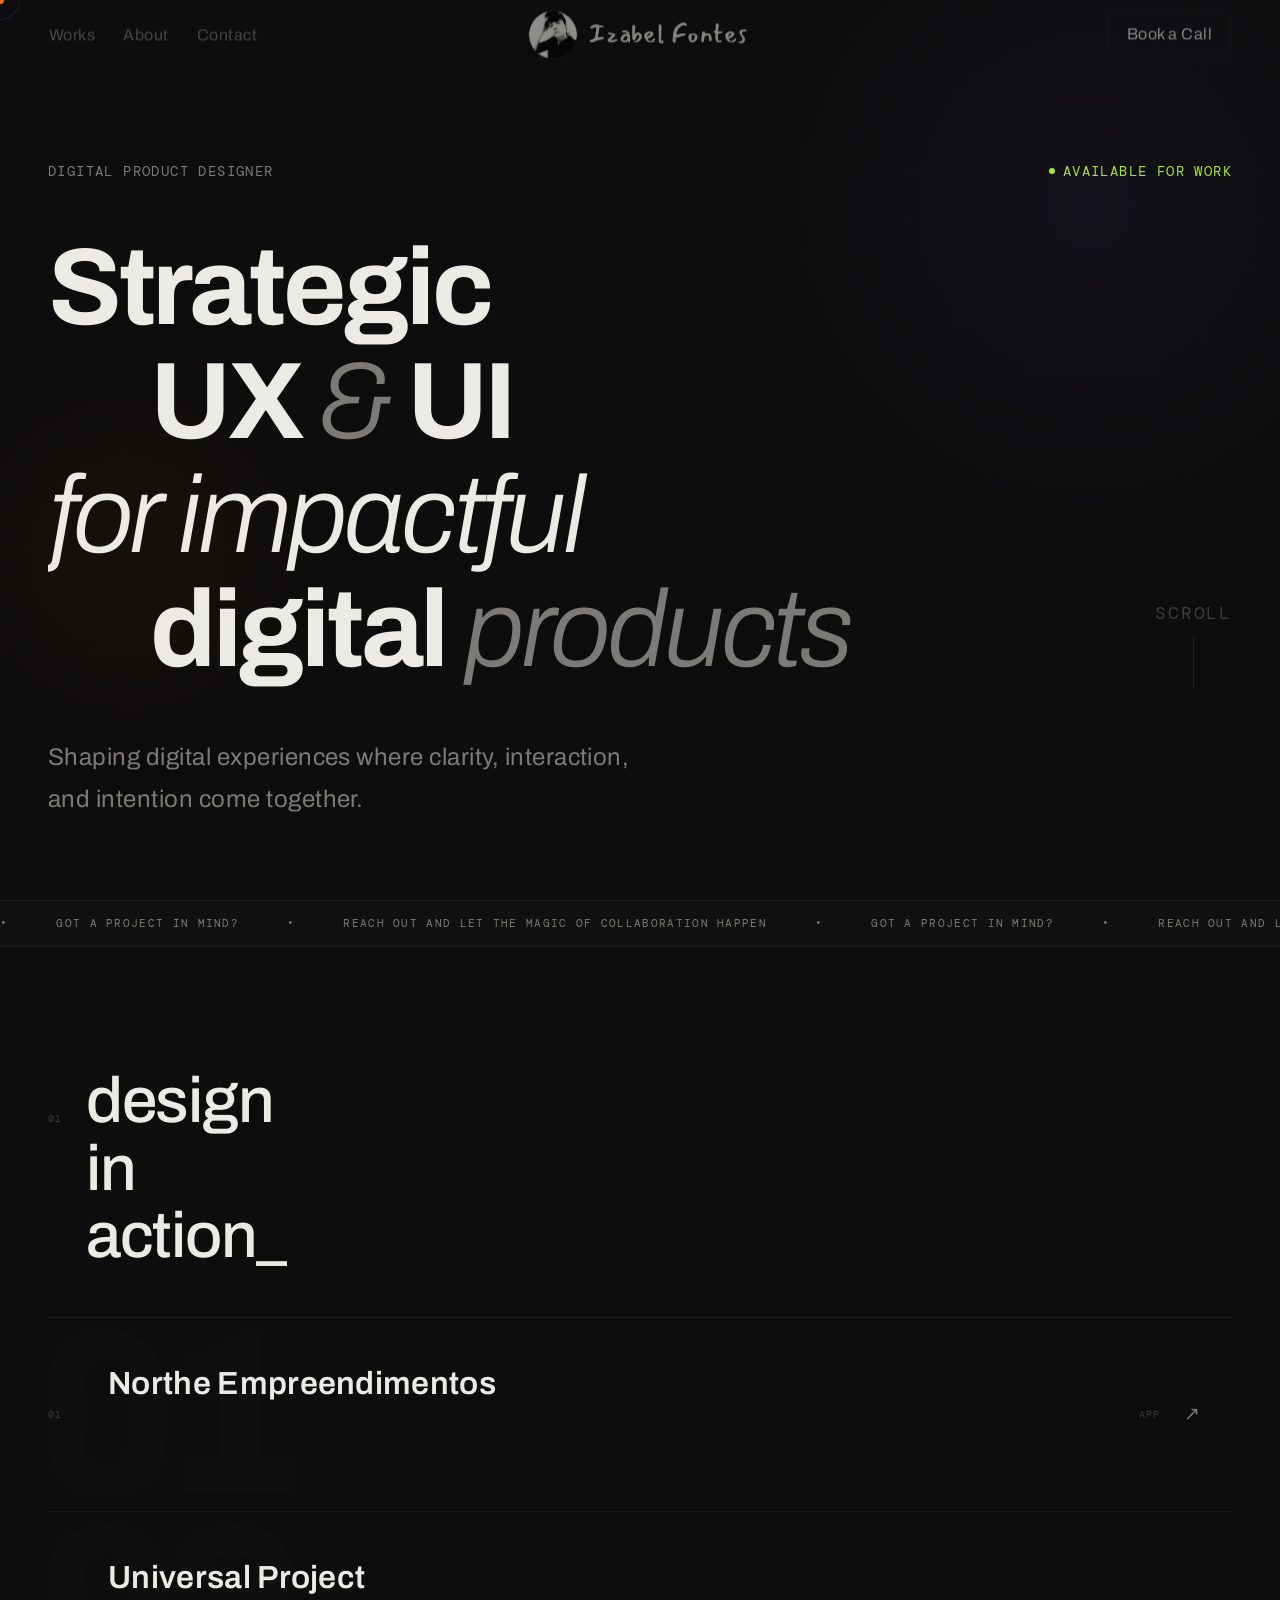
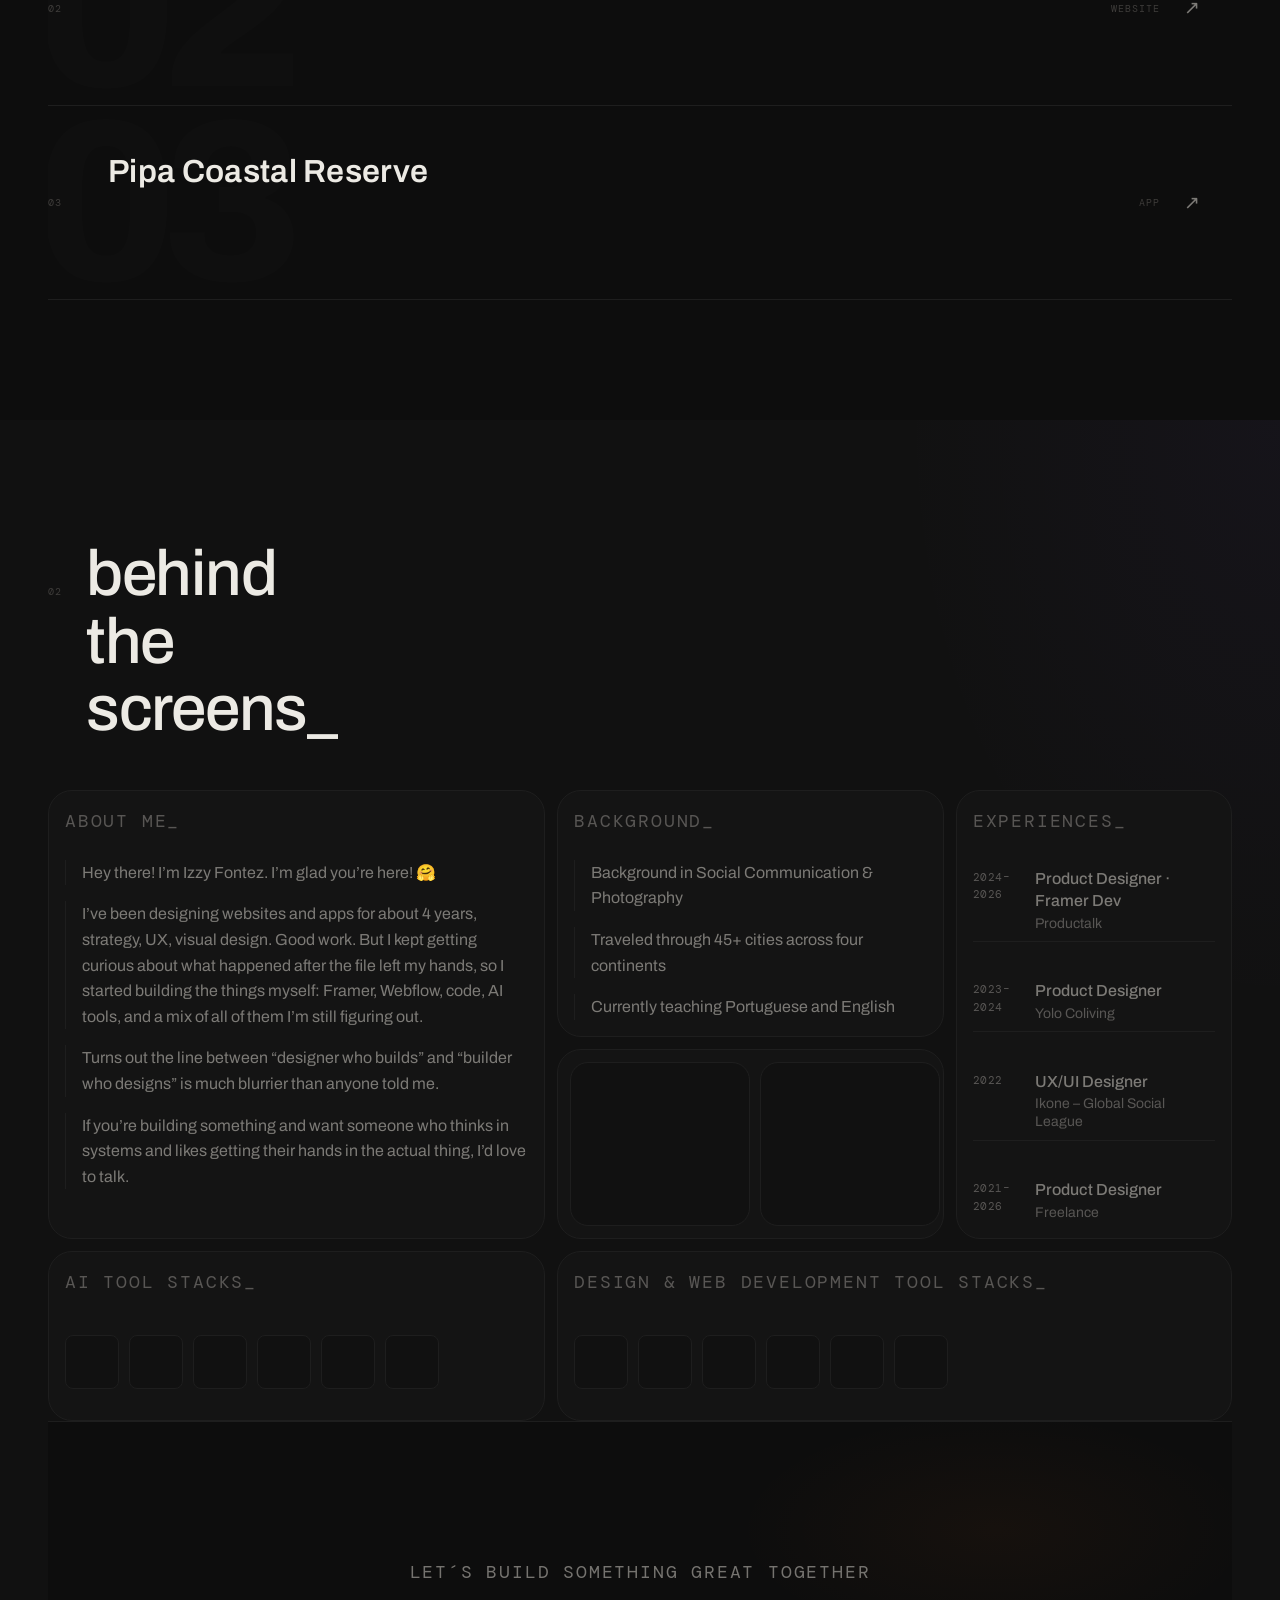
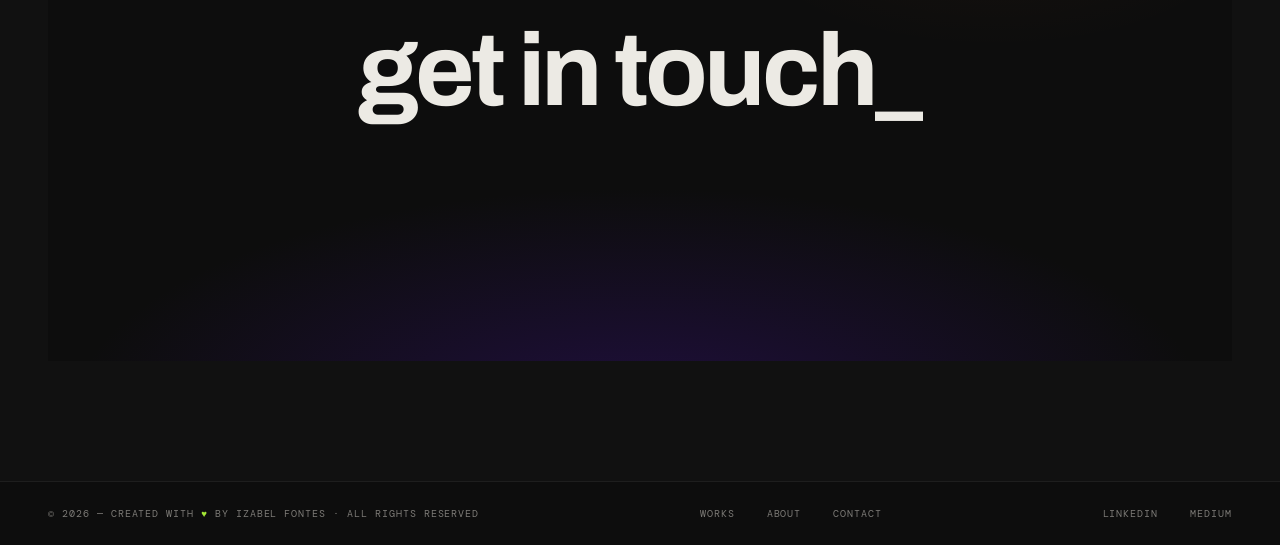
==== index.html @ ec67fb0f "refine homepage and bento grid" ====
<!DOCTYPE html>
<html lang="en">
<head>
  <meta charset="UTF-8">
  <meta name="viewport" content="width=device-width, initial-scale=1.0">
  <meta name="description" content="Izabel Fontes — Digital Product Designer crafting strategic UX & UI for impactful digital products.">
  <title>Izabel Fontes — Digital Product Designer</title>

  <!-- Fonts -->
  <link rel="preconnect" href="https://fonts.googleapis.com">
  <link rel="preconnect" href="https://fonts.gstatic.com" crossorigin>
  <link href="https://fonts.googleapis.com/css2?family=Archivo:ital,wght@0,300;0,400;0,500;0,600;0,700;1,300;1,400&family=Cormorant+Garamond:ital,wght@0,400;0,500;1,400;1,500;1,600&family=DM+Mono:ital,wght@0,300;0,400;0,500;1,400&family=Mansalva&display=swap" rel="stylesheet">

  <!-- GSAP -->
  <script src="https://cdnjs.cloudflare.com/ajax/libs/gsap/3.12.5/gsap.min.js"></script>

  <link rel="stylesheet" href="style.css">
</head>
<body>

  <!-- ============================================================
       LOADER
       ============================================================ -->
  <div id="loader">
    <span class="loader-name">Izabel Fontes</span>
    <div class="loader-bar-wrap">
      <div class="loader-bar"></div>
    </div>
  </div>

  <!-- ============================================================
       CURSOR
       ============================================================ -->
  <div id="cursor"></div>
  <div id="cursor-follower"></div>

  <!-- ============================================================
       NAV — links LEFT · name CENTER · CTA RIGHT
       ============================================================ -->
  <nav id="nav">

    <!-- Left: navigation links -->
    <ul class="nav-links">
      <li><a href="#works">Works</a></li>
      <li><a href="#about">About</a></li>
      <li><a href="#contact">Contact</a></li>
    </ul>

    <!-- Center: photo + name → email on scroll -->
    <div class="nav-center">
      <div class="nav-brand">
        <div class="nav-photo">
          <!-- Replace src with your photo path, e.g. ./assets/photo.jpg -->
          <img src="images/izzy.png" alt="Izabel Fontes">
        </div>
        <div class="nav-text-swap">
          <span class="nav-name">Izabel Fontes</span>
          <a href="mailto:fontez.izabel@gmail.com?subject=Vamos%20conversar" class="nav-email mono">fontez.izabel@gmail.com</a>
        </div>
      </div>
    </div>

    <!-- Right: CTA -->
    <div class="nav-right">
      <a href="https://calendly.com/izabel-fontes/15min" class="btn-nav" target="_blank" rel="noopener">Book a Call</a>
    </div>

  </nav>

  <main>

    <!-- ============================================================
         HERO
         ============================================================ -->
    <section id="hero">

      <!-- Atmospheric orbs -->
      <div class="hero-orb hero-orb-1" aria-hidden="true"></div>
      <div class="hero-orb hero-orb-2" aria-hidden="true"></div>

      <div class="hero-meta">
        <span class="mono">Digital Product Designer</span>
        <span class="hero-available mono" style="font-size:14px">
          <span class="status-dot"></span>
          available for work
        </span>
      </div>

      <div class="hero-body">
        <h1 class="hero-title">
          <span class="split-line">
            <span class="split-inner">Strategic</span>
          </span>
          <span class="split-line line-indent">
            <span class="split-inner">UX <em>&amp;</em> UI</span>
          </span>
          <span class="split-line line-italic">
            <span class="split-inner">for impactful</span>
          </span>
          <span class="split-line line-indent">
            <span class="split-inner">digital <em>products</em></span>
          </span>
        </h1>

        <div class="hero-scroll">
          <span class="mono">scroll</span>
          <div class="scroll-track"></div>
        </div>
      </div>

      <div class="hero-foot">
        <p class="hero-desc">
Shaping digital experiences where clarity, interaction, and intention come together.      </div>

    </section>

     <!-- ============================================================
         MARQUEE STRIP
         ============================================================ -->
    <div class="marquee-strip">
      <div class="marquee-track">
        <!-- phrase 1 -->
        <span class="marquee-dot">•</span>
        <span class="marquee-phrase">Got a project in mind?</span>
        <span class="marquee-dot">•</span>
        <span class="marquee-phrase">Reach out and let the magic of collaboration happen</span>
        <span class="marquee-dot">•</span>
        <!-- phrase 2 -->
        <span class="marquee-phrase">Got a project in mind?</span>
        <span class="marquee-dot">•</span>
        <span class="marquee-phrase">Reach out and let the magic of collaboration happen</span>
        <span class="marquee-dot">•</span>
        <!-- phrase 3 -->
        <span class="marquee-phrase">Got a project in mind?</span>
        <span class="marquee-dot">•</span>
        <span class="marquee-phrase">Reach out and let the magic of collaboration happen</span>
        <span class="marquee-dot">•</span>
        <!-- duplicate set for seamless loop -->
        <span class="marquee-phrase">Got a project in mind?</span>
        <span class="marquee-dot">•</span>
        <span class="marquee-phrase">Reach out and let the magic of collaboration happen</span>
        <span class="marquee-dot">•</span>
        <span class="marquee-phrase">Got a project in mind?</span>
        <span class="marquee-dot">•</span>
        <span class="marquee-phrase">Reach out and let the magic of collaboration happen</span>
        <span class="marquee-dot">•</span>
        <span class="marquee-phrase">Got a project in mind?</span>
        <span class="marquee-dot">•</span>
        <span class="marquee-phrase">Reach out and let the magic of collaboration happen</span>
        <span class="marquee-dot">•</span>
      </div>
    </div> 

    <!-- ============================================================
         WORKS — editorial showcase, 3 projects
         ============================================================ -->
    <section id="works">
      <div class="works-heading-wrap">
        <span class="section-num mono">01</span>
        <h2 class="section-title">design in action_</h2>
      </div>

      <div class="works-showcase">

        <!-- Work 01 -->
        <a href="#" class="work-item" style="--item-glow: rgba(139, 92, 246, 0.12)">
          <span class="work-item-bg-num" aria-hidden="true">01</span>
          <div class="work-item-visual northe-bg" aria-hidden="true"></div>
          <div class="work-item-fade" aria-hidden="true"></div>
          <div class="work-item-track">
            <span class="work-item-num mono">01</span>
            <div class="work-item-info">
              <h3 class="work-item-title">Northe Empreendimentos</h3>
              <p class="work-item-sub">Real estate app experience</p>
              <div class="work-tools">
                <span class="work-tool mono">Figma</span>
                <span class="work-tool mono">Framer</span>
                <span class="work-tool mono">VS Code</span>
              </div>
            </div>
            <div class="work-item-meta">
              <span class="work-item-tag mono">APP</span>
              <span class="work-item-arrow">↗</span>
            </div>
          </div>
        </a>

        <!-- Work 02 -->
        <a href="#" class="work-item" style="--item-glow: rgba(249, 115, 22, 0.12)">
          <span class="work-item-bg-num" aria-hidden="true">02</span>
          <div class="work-item-visual universal-bg" aria-hidden="true"></div>
          <div class="work-item-fade" aria-hidden="true"></div>
          <div class="work-item-track">
            <span class="work-item-num mono">02</span>
            <div class="work-item-info">
              <h3 class="work-item-title">Universal Project</h3>
              <p class="work-item-sub">Full website design &amp; design system</p>
              <div class="work-tools">
                <span class="work-tool mono">Figma</span>
                <span class="work-tool mono">Framer</span>
                <span class="work-tool mono">VS Code</span>
              </div>
            </div>
            <div class="work-item-meta">
              <span class="work-item-tag mono">WEBSITE</span>
              <span class="work-item-arrow">↗</span>
            </div>
          </div>
        </a>

        <!-- Work 03 -->
        <a href="#" class="work-item" style="--item-glow: rgba(163, 230, 53, 0.10)">
          <span class="work-item-bg-num" aria-hidden="true">03</span>
          <div class="work-item-visual pipa-bg" aria-hidden="true"></div>
          <div class="work-item-fade" aria-hidden="true"></div>
          <div class="work-item-track">
            <span class="work-item-num mono">03</span>
            <div class="work-item-info">
              <h3 class="work-item-title">Pipa Coastal Reserve</h3>
              <p class="work-item-sub">Travel &amp; hospitality app</p>
              <div class="work-tools">
                <span class="work-tool mono">Figma</span>
                <span class="work-tool mono">Framer</span>
                <span class="work-tool mono">VS Code</span>
              </div>
            </div>
            <div class="work-item-meta">
              <span class="work-item-tag mono">APP</span>
              <span class="work-item-arrow">↗</span>
            </div>
          </div>
        </a>

      </div>
    </section>

    <section id="about">
      <div class="section-header">
        <span class="section-num mono">02</span>
        <h2 class="section-title">behind the screens_</h2>
      </div>

    <div class="bento-grid">
      

  <!-- about me_ -->
  <div class="bento-card bento-about">
    <span class="bento-card-label mono">about me_</span>
    <div class="bento-bg-list">
      <p class="bento-bg-item">Hey there! I’m Izzy Fontez. I’m glad you’re here! 🤗</p> 
      <p class="bento-bg-item">I’ve been designing websites and apps for about 4 years, strategy, UX, visual design. Good work. But I kept getting curious about what happened after the file left my hands, so I started building the things myself: Framer, Webflow, code, AI tools, and a mix of all of them I’m still figuring out.</p>
      <p class="bento-bg-item">Turns out the line between “designer who builds” and “builder who designs” is much blurrier than anyone told me.</p>
      <p class="bento-bg-item">If you’re building something and want someone who thinks in systems and likes getting their hands in the actual thing, I’d love to talk.</p>
    </div>
  </div>

  <!-- background_ -->
  <div class="bento-card bento-background">
    <span class="bento-card-label mono">background_</span>
    <div class="bento-bg-list">
      <p class="bento-bg-item">Background in Social Communication & Photography</p>
      <p class="bento-bg-item">Traveled through 45+ cities across four continents</p>
      <p class="bento-bg-item">Currently teaching Portuguese and English</p>
    </div>
  </div>

  <!-- photos -->
  <div class="bento-card bento-photos">
    <div class="bento-photo-strip">
      <div class="bento-photo-item"><img src="" alt="Travel photo 1"></div>
      <div class="bento-photo-item"><img src="" alt="Travel photo 2"></div>
      <div class="bento-photo-item"><img src="" alt="Travel photo 3"></div>
      <div class="bento-photo-item"><img src="" alt="Travel photo 4"></div>

      <!-- duplicated for seamless loop -->
      <div class="bento-photo-item"><img src="" alt="Travel photo 1 duplicate"></div>
      <div class="bento-photo-item"><img src="" alt="Travel photo 2 duplicate"></div>
      <div class="bento-photo-item"><img src="" alt="Travel photo 3 duplicate"></div>
      <div class="bento-photo-item"><img src="" alt="Travel photo 4 duplicate"></div>
    </div>
  </div>

  <!-- experiences_ -->
  <div class="bento-card bento-experiences">
    <div class="bento-exp-header">
      <span class="bento-card-label mono">experiences_</span>
    </div>
    <div class="bento-exp-list">
      <div class="bento-exp-item">
        <span class="bento-exp-year mono">2024–2026</span>
        <div>
          <p class="bento-exp-role">Product Designer · Framer Dev</p>
          <p class="bento-exp-co">Productalk</p>
        </div>
      </div>
      <div class="bento-exp-item">
        <span class="bento-exp-year mono">2023–2024</span>
        <div>
          <p class="bento-exp-role">Product Designer</p>
          <p class="bento-exp-co">Yolo Coliving</p>
        </div>
      </div>
      <div class="bento-exp-item">
        <span class="bento-exp-year mono">2022</span>
        <div>
          <p class="bento-exp-role">UX/UI Designer</p>
          <p class="bento-exp-co">Ikone – Global Social League</p>
        </div>
      </div>
      <div class="bento-exp-item">
        <span class="bento-exp-year mono">2021–2026</span>
        <div>
          <p class="bento-exp-role">Product Designer</p>
          <p class="bento-exp-co">Freelance</p>
        </div>
      </div>
    </div>
  </div>

  <!-- design & web development tool stacks_ -->
  <div class="bento-card bento-tools-row">
    <span class="bento-card-label mono">AI tool stacks_</span>
    <div class="bento-logos">
      <div class="bento-logo"><img src="" alt="Tool logo 1"></div>
      <div class="bento-logo"><img src="" alt="Tool logo 2"></div>
      <div class="bento-logo"><img src="" alt="Tool logo 3"></div>
      <div class="bento-logo"><img src="" alt="Tool logo 4"></div>
      <div class="bento-logo"><img src="" alt="Tool logo 5"></div>
      <div class="bento-logo"><img src="" alt="Tool logo 6"></div>
    </div>
  </div>

  <!-- AI tool stacks_ -->
  <div class="bento-card bento-ai-tools-row">
    <span class="bento-card-label mono">design & web development tool stacks_</span>
    <div class="bento-logos">
      <div class="bento-logo"><img src="" alt="AI tool logo 1"></div>
      <div class="bento-logo"><img src="" alt="AI tool logo 2"></div>
      <div class="bento-logo"><img src="" alt="AI tool logo 3"></div>
      <div class="bento-logo"><img src="" alt="AI tool logo 4"></div>
      <div class="bento-logo"><img src="" alt="AI tool logo 5"></div>
      <div class="bento-logo"><img src="" alt="AI tool logo 6"></div>
    </div>
  </div>

</div>
    <!-- ============================================================
         CONTACT — premium closing CTA
         ============================================================ -->
    <section id="contact">
      <div class="contact-atmosphere" aria-hidden="true"></div>

      <div class="contact-inner">
        <span class="contact-eyebrow mono">Let´s build something great together</span>

        <h2 class="contact-title">
          <span class="split-line"><span class="split-inner">get in touch_</span></span>
        </h2>

        <a href="https://www.linkedin.com/in/izabel-fontes/" class="contact-cta" target="_blank" rel="noopener">
          <div class="contact-cta-bg"></div>
          <span>More about me</span>
          <span class="contact-arrow">↗</span>
        </a>
      </div>
    </section>

  </main>

  <!-- ============================================================
       FOOTER
       ============================================================ -->
  <footer>
    <span class="footer-copy mono">&copy; 2026 — created with <span class="footer-heart">♥</span> by Izabel Fontes &middot; all rights reserved</span>
    <div class="footer-links">
      <a href="#works" class="mono">Works</a>
      <a href="#about" class="mono">About</a>
      <a href="#contact" class="mono">Contact</a>
    </div>
    <div class="footer-social">
      <a href="https://www.linkedin.com/in/izabel-fontes/" class="mono" target="_blank" rel="noopener">LinkedIn</a>
      <a href="https://medium.com/@izabelfontes" class="mono" target="_blank" rel="noopener">Medium</a>
    </div>
  </footer>

  <script src="script.js"></script>
</body>
</html>
---- style.css ----
/* ============================================================
   DESIGN SYSTEM — Izabel Fontes Portfolio
   Color Architecture v2 — Orange · Lime · Purple
   ============================================================ */

:root {
  /* === BASE SURFACES === */
  --bg:           #0D0D0D;
  --bg-surface:   #111111;
  --bg-card:      #141414;

  /* === TEXT === */
  --text:         #ECEAE4;
  --text-sec:     #7C7A76;
  --text-muted:   #3E3C3A;
  --border:       #1E1E1E;

  /* -------------------------------------------------------
     PRIMARY — ORANGE
     Main brand color. Use for primary emphasis, active
     states, key highlights, selected UI moments.
  ------------------------------------------------------- */
  --orange:       #F97316;
  --orange-dim:   rgba(249, 115, 22, 0.20);
  --orange-low:   rgba(249, 115, 22, 0.07);
  --orange-glow:  rgba(249, 115, 22, 0.30);

  /* Semantic alias */
  --accent:       var(--orange);
  --accent-dim:   var(--orange-dim);
  --accent-low:   var(--orange-low);

  /* -------------------------------------------------------
     LIME GREEN — MICRO ACCENT / SIGNAL
  ------------------------------------------------------- */
  --lime:         #A3E635;
  --lime-dim:     rgba(163, 230, 53, 0.16);
  --lime-low:     rgba(163, 230, 53, 0.06);

  /* -------------------------------------------------------
     PURPLE — DEPTH / ATMOSPHERE
  ------------------------------------------------------- */
  --purple:       #8B5CF6;
  --purple-dim:   rgba(139, 92, 246, 0.16);
  --purple-low:   rgba(139, 92, 246, 0.06);
  --purple-atm:   rgba(46, 16, 100, 0.55);

  /* Typography */
  --font:         'Archivo', sans-serif;
  --font-mono:    'DM Mono', monospace;

  /* Spacing (8pt scale) */
  --s1:   8px;
  --s2:   16px;
  --s3:   24px;
  --s4:   32px;
  --s5:   48px;
  --s6:   64px;
  --s7:   80px;
  --s8:   120px;

  /* Border radius */
  --r1:  4px;
  --r2:  8px;
  --r3:  16px;
  --r4:  24px;

  /* Easing */
  --ease:    cubic-bezier(0.16, 1, 0.3, 1);
  --ease-in: cubic-bezier(0.65, 0, 0.35, 1);
  --t-fast:  0.15s;
  --t-med:   0.3s;
  --t-slow:  0.65s;
}

/* ============================================================
   RESET
   ============================================================ */

*, *::before, *::after {
  box-sizing: border-box;
  margin: 0;
  padding: 0;
}

html {
  scroll-behavior: smooth;
}

body {
  background: var(--bg);
  color: var(--text);
  font-family: var(--font);
  font-size: 18px;
  line-height: 1.6;
  -webkit-font-smoothing: antialiased;
  -moz-osx-font-smoothing: grayscale;
  overflow-x: hidden;
  cursor: none;
}

a {
  color: inherit;
  text-decoration: none;
}

ul { list-style: none; }

img {
  display: block;
  max-width: 100%;
}

/* ============================================================
   UTILITIES
   ============================================================ */

.mono {
  font-family: var(--font-mono);
  font-size: rem;
  letter-spacing: 0.1em;
  text-transform: uppercase;
}

/* ============================================================
   CURSOR
   ============================================================ */

#cursor {
  width: 8px;
  height: 8px;
  background: var(--orange);
  border-radius: 50%;
  position: fixed;
  top: 0;
  left: 0;
  pointer-events: none;
  z-index: 9999;
  transform: translate(-50%, -50%);
  transition: width var(--t-med) var(--ease),
              height var(--t-med) var(--ease),
              background var(--t-med);
}

#cursor.hovering {
  width: 16px;
  height: 16px;
}

#cursor-follower {
  width: 40px;
  height: 40px;
  border: 1px solid var(--purple-dim);
  border-radius: 50%;
  position: fixed;
  top: 0;
  left: 0;
  pointer-events: none;
  z-index: 9998;
  transform: translate(-50%, -50%);
  transition: width var(--t-slow) var(--ease),
              height var(--t-slow) var(--ease),
              border-color var(--t-med);
}

#cursor-follower.hovering {
  width: 64px;
  height: 64px;
  border-color: var(--orange-dim);
}

/* ============================================================
   LOADER
   ============================================================ */

#loader {
  position: fixed;
  inset: 0;
  background: var(--bg);
  z-index: 10000;
  display: flex;
  flex-direction: column;
  align-items: center;
  justify-content: center;
  gap: var(--s2);
}

.loader-name {
  font-size: 0.75rem;
  letter-spacing: 0.25em;
  text-transform: uppercase;
  color: var(--text-muted);
  font-family: var(--font-mono);
}

.loader-bar-wrap {
  width: 180px;
  height: 1px;
  background: var(--border);
  position: relative;
  overflow: hidden;
}

.loader-bar {
  position: absolute;
  top: 0;
  left: 0;
  width: 0%;
  height: 100%;
  background: var(--orange);
}

/* ============================================================
   NAV — LEFT: links · CENTER: name→email · RIGHT: CTA
   ============================================================ */

#nav {
  position: fixed;
  top: 0;
  left: 0;
  right: 0;
  z-index: 1000;
  display: grid;
  grid-template-columns: 1fr auto 1fr;
  align-items: center;
  padding: 20px var(--s5);
  border: 1px solid transparent;
  background: transparent;
  will-change: transform, opacity;
  transition: top    0.6s var(--ease),
              left   0.6s var(--ease),
              right  0.6s var(--ease),
              padding 0.6s var(--ease),
              border-radius 0.6s var(--ease),
              background 0.4s ease,
              border-color 0.4s ease,
              box-shadow 0.4s ease;
}

/* Scrolled: floating island — substantial, not compressed */
#nav.scrolled {
  top: 14px;
  left: 24px;
  right: 24px;
  padding: 18px 28px;   /* keeps it near 70px tall */
  border-radius: 100px;
  background: rgba(11, 11, 11, 0.90);
  backdrop-filter: blur(32px);
  -webkit-backdrop-filter: blur(32px);
  border-color: rgba(255, 255, 255, 0.05);
  box-shadow:
    0 1px 0 rgba(255, 255, 255, 0.05) inset,
    0 2px 0 rgba(139, 92, 246, 0.06) inset,
    0 12px 40px rgba(0, 0, 0, 0.5),
    0 1px 0 rgba(255, 255, 255, 0.02);
}

/* --- Left: nav links --- */

.nav-links {
  display: flex;
  gap: 28px;
  align-items: center;
}

.nav-links a {
  font-size: 16px;
  color: var(--text-sec);
  letter-spacing: 0.03em;
  transition: color 0.25s ease;
  position: relative;
  padding-bottom: 2px;
}

/* Underline grows from left on hover — clean, premium */
.nav-links a::after {
  content: '';
  position: absolute;
  bottom: 0;
  left: 0;
  width: 100%;
  height: 1px;
  background: var(--orange);
  transform: scaleX(0);
  transform-origin: left center;
  transition: transform 0.3s var(--ease);
}

.nav-links a:hover {
  color: var(--orange);
}

.nav-links a:hover::after {
  transform: scaleX(1);
}

/* --- Center: identity anchor --- */

.nav-center {
  display: flex;
  align-items: center;
  justify-content: center;
}

/*
  nav-brand: photo + text swap grouped as one unit.
  Always centered — photo persists, text crossfades.
*/
.nav-brand {
  display: flex;
  align-items: center;
  gap: 10px;
}

/* Photo: always visible, subtly smaller when floating */
.nav-photo {
  width: 50px;
  height: 50px;
  border-radius: 50%;
  background: var(--bg-card);
  border: 1px solid var(--border);
  overflow: hidden;
  flex-shrink: 0;
  position: relative;
  display: flex;
  align-items: center;
  justify-content: center;
  transition: width 0.55s var(--ease),
              height 0.55s var(--ease),
              border-color 0.4s ease;
}

 /* Initials fallback */
.nav-photo::after {
  content: 'IF';
  font-family: var(--font);
  font-size: 0.58rem;
  font-weight: 700;
  color: var(--text-muted);
  letter-spacing: 0.06em;
  pointer-events: none;
} 

.nav-photo img {
  position: absolute;
  inset: 0;
  width: 100%;
  height: 100%;
  object-fit: cover;
}

.nav-photo img[src=""] { display: none; }

#nav.scrolled .nav-photo {
  width: 48px;
  height: 48px;
  border-color: var(--orange-dim);
}

/*
  Text swap container: fixed height + min-width so the
  brand block never shifts as name ↔ email transition.
*/
.nav-text-swap {
  position: relative;
  height: 28px;
  min-width: 165px;
  display: flex;
  align-items: center;
}

/*
  Name: Cormorant Garamond italic — feels like a personal
  signature, not a generic label. Larger than before.
  Exits upward + fades on scroll.
*/
.nav-name {
  position: absolute;
  font-family: 'Mansalva', cursive;
  font-size: 1.55rem;
  font-weight: 500;
  color: var(--text);
  letter-spacing: 0.01em;
  white-space: nowrap;
  line-height: 1;
  opacity: 1;
  transform: translateY(0);
  transition: opacity 0.38s ease,
              transform 0.45s var(--ease);
  pointer-events: none;
  user-select: none;
}

#nav.scrolled .nav-name {
  opacity: 0;
  transform: translateY(-7px);
}

/*
  Email: enters from below with a slight delay so name
  fully exits before email settles in.
*/
.nav-email {
  position: absolute;
  font-family: var(--font-mono);
  font-size: 0.8rem;
  letter-spacing: 0.07em;
  text-transform: none;
  
  color: var(--text-sec);
  white-space: nowrap;
  line-height: 1;
  opacity: 0;
  transform: translateY(7px);
  transition: opacity 0.38s ease 0.14s,
              transform 0.45s var(--ease) 0.14s,
              color 0.2s ease;
  pointer-events: none;
  text-decoration: none;
}

.nav-email:hover { color: var(--orange); }

#nav.scrolled .nav-email {
  opacity: 1;
  transform: translateY(0);
  pointer-events: auto;
}

/* --- Right: CTA button --- */

.nav-right {
  display: flex;
  align-items: center;
  justify-content: flex-end;
}

.btn-nav {
  font-size: 16px;
  padding: 8px 18px;
  border: 1px solid var(--border);
  border-radius: var(--r1);
  color: var(--text);
  letter-spacing: 0.03em;
  white-space: nowrap;
  transition: background 0.4s var(--ease),
              border-color 0.4s var(--ease),
              color 0.4s var(--ease);
}

.btn-nav:hover {
  background: var(--orange);
  border-color: var(--orange);
  color: #fff;
}

#nav.scrolled .btn-nav {
  background: var(--orange);
  border-color: var(--orange);
  color: #fff;
  padding: 9px 20px;
}

#nav.scrolled .btn-nav:hover {
  background: #e8650a;
  border-color: #e8650a;
}

/* ============================================================
   SPLIT TEXT — core animation primitive
   ============================================================ */

.split-line {
  display: block;
  overflow: hidden;
  line-height: 1.05;
}

.split-inner {
  display: block;
  transform: translateY(105%);
  opacity: 0;
  transition: transform var(--t-slow) var(--ease),
              opacity var(--t-slow) var(--ease);
  will-change: transform, opacity;
}

.split-inner.visible {
  transform: translateY(0);
  opacity: 1;
}

/* ============================================================
   HERO
   ============================================================ */

#hero {
  min-height: 100dvh;
  padding: 160px var(--s5) var(--s7);
  display: flex;
  flex-direction: column;
  justify-content: space-between;
  gap: var(--s5);
  position: relative;
  overflow: hidden;
  background: var(--bg);
}

/* Atmospheric orbs */
.hero-orb {
  position: absolute;
  border-radius: 50%;
  pointer-events: none;
  will-change: transform;
  animation: orbFloat 12s ease-in-out infinite;
}

.hero-orb-1 {
  width: 60vw;
  height: 60vw;
  background: radial-gradient(ellipse, rgba(139, 92, 246, 0.055) 0%, transparent 70%);
  top: -20%;
  right: -15%;
  animation-delay: 0s;
}

.hero-orb-2 {
  width: 40vw;
  height: 40vw;
  background: radial-gradient(ellipse, rgba(249, 115, 22, 0.04) 0%, transparent 70%);
  bottom: 10%;
  left: -10%;
  animation-delay: -6s;
}

@keyframes orbFloat {
  0%, 100% { transform: translate(0, 0) scale(1); }
  33%       { transform: translate(2%, 3%) scale(1.02); }
  66%       { transform: translate(-1%, -2%) scale(0.98); }
}

.hero-meta {
  display: flex;
  justify-content: space-between;
  align-items: center;
  color: var(--text-sec);
  font-size: 14px;
  position: relative;
  z-index: 1;
}

.hero-available {
  display: flex;
  align-items: center;
  gap: var(--s1);
  color: var(--lime);
}

.status-dot {
  width: 6px;
  height: 6px;
  border-radius: 50%;
  background: var(--lime);
  box-shadow: 0 0 8px var(--lime-dim);
  animation: pulse 2s ease-in-out infinite;
  flex-shrink: 0;
}

@keyframes pulse {
  0%, 100% { opacity: 1; transform: scale(1); }
  50%       { opacity: 0.45; transform: scale(0.65); }
}

.hero-body {
  display: flex;
  align-items: flex-end;
  justify-content: space-between;
  gap: var(--s4);
  position: relative;
  z-index: 1;
}

.hero-title {
  font-size: clamp(3.2rem, 8.5vw, 10rem);
  font-weight: 700;
  letter-spacing: -0.03em;
  line-height: 0.95;
  flex: 1;
}

.hero-title .line-indent {
  padding-left: clamp(2rem, 8vw, 12rem);
}

.hero-title .line-italic {
  font-style: italic;
  font-weight: 300;
}

.hero-title em {
  font-style: italic;
  font-weight: 300;
  color: var(--text-sec);
}

.hero-foot {
  position: relative;
  z-index: 1;
}

.hero-desc {
  max-width: 600px;
  font-size: 1.5rem;
  line-height: 1.75;
  letter-spacing: 0.02em;
  color: var(--text-sec);
}

.hero-scroll {
  display: flex;
  flex-direction: column;
  align-items: center;
  gap: var(--s1);
  color: var(--text-muted);
  
  
}

.scroll-track {
  width: 1px;
  height: 52px;
  background: var(--border);
  position: relative;
  overflow: hidden;
}

.scroll-track::after {
  content: '';
  position: absolute;
  top: -100%;
  left: 0;
  width: 100%;
  height: 100%;
  background: var(--orange);
  animation: scrollDrop 1.8s var(--ease-in) infinite;
}

@keyframes scrollDrop {
  0%   { top: -100%; }
  100% { top: 100%; }
}

/* ============================================================
   MARQUEE STRIP
   ============================================================ */

.marquee-strip {
  border-top: 1px solid var(--border);
  border-bottom: 1px solid var(--border);
  background: var(--bg-surface);
  overflow: hidden;
  padding: 14px 0;
}

.marquee-track {
  display: flex;
  align-items: center;
  gap: var(--s5);
  width: max-content;
  animation: marquee 28s linear infinite;
}

.marquee-track span {
  font-family: var(--font-mono);
  font-size: 0.68rem;
  letter-spacing: 0.12em;
  text-transform: uppercase;
  color: var(--text-sec);
  white-space: nowrap;
}

.marquee-track .sep {
  color: var(--orange);
  font-size: 1rem;
  line-height: 1;
}

.marquee-dot {
  color: var(--lime);
  font-size: 1rem;
  line-height: 1;
  flex-shrink: 0;
}

.marquee-phrase {
  white-space: nowrap;
}

@keyframes marquee {
  from { transform: translateX(0); }
  to   { transform: translateX(-50%); }
}

/* ============================================================
   SECTION SHARED
   ============================================================ */

section {
  padding: var(--s8) var(--s5);
}


.section-num {
  color: var(--text-muted);
  font-size: 0.62rem;
  flex-shrink: 0;
  padding-top: 0.2em;
}

.section-title {
  font-size: 4rem;
  font-weight: 500;
  letter-spacing: -0.020em;
  line-height: 1;
}

.section-header,
.works-heading-wrap {
  display: flex;
  align-items: baseline;
  gap: var(--s3);
  padding-bottom: var(--s5);
}

/* ============================================================
   WORKS — editorial showcase
   Each project is a full-width panel. On hover, a cinematic
   image sweeps in from the right via clip-path animation.
   ============================================================ */

.works-showcase {
  display: flex;
  flex-direction: column;
  border-top: 1px solid var(--border);
}

.work-item {
  position: relative;
  display: flex;
  align-items: center;
  min-height: 150px;
  border-bottom: 1px solid var(--border);
  overflow: hidden;
  text-decoration: none;
  color: inherit;
  cursor: pointer;
  /* Reveal state: starts invisible, transitions on scroll */
  opacity: 0;
  transform: translateY(18px);
  transition: opacity 0.65s var(--ease),
              transform 0.65s var(--ease),
              background 0.5s ease;
}

.work-item.visible {
  opacity: 1;
  transform: translateY(0);
}

.work-item:hover {
  background: var(--item-glow, rgba(249, 115, 22, 0.03));
}

/* Orange left edge — brand accent that scales in on hover */
.work-item::before {
  content: '';
  position: absolute;
  left: 0;
  top: 0;
  bottom: 0;
  width: 2px;
  background: var(--orange);
  transform: scaleY(0);
  transform-origin: bottom;
  transition: transform 0.45s var(--ease);
  z-index: 5;
}

.work-item:hover::before {
  transform: scaleY(1);
}

/* Large background number — decorative editorial anchor */
.work-item-bg-num {
  position: absolute;
  left: -0.06em;
  top: 50%;
  transform: translateY(-50%);
  font-size: 18vw;
  font-weight: 800;
  color: rgba(255, 255, 255, 0.012);
  letter-spacing: -0.08em;
  line-height: 1;
  pointer-events: none;
  z-index: 1;
  user-select: none;
  transition: color 0.6s ease, transform 0.6s var(--ease);
  will-change: color, transform;
}

.work-item:hover .work-item-bg-num {
  color: rgba(255, 255, 255, 0.026);
  transform: translateY(-50%) scale(1.015);
}

/* Image panel — sweeps in from right via clip-path */
.work-item-visual {
  position: absolute;
  right: 0;
  top: 0;
  bottom: 0;
  width: 46%;
  clip-path: inset(0 100% 0 0);
  transition: clip-path 0.75s var(--ease);
  will-change: clip-path;
  z-index: 2;
}

.work-item:hover .work-item-visual {
  clip-path: inset(0 0% 0 0);
}

/* Gradient fade — blends image left edge into background */
.work-item-fade {
  position: absolute;
  right: 0;
  top: 0;
  bottom: 0;
  width: 46%;
  background: linear-gradient(
    90deg,
    var(--bg) 0%,
    rgba(13, 13, 13, 0.85) 22%,
    transparent 50%
  );
  z-index: 3;
  pointer-events: none;
  opacity: 0;
  transition: opacity 0.55s ease 0.1s;
  will-change: opacity;
}

.work-item:hover .work-item-fade {
  opacity: 1;
}

/* Content track — sits above image and fade */
.work-item-track {
  position: relative;
  z-index: 4;
  display: flex;
  align-items: center;
  width: 100%;
  padding: var(--s5) var(--s4) var(--s5) 0;
  gap: var(--s4);
}

.work-item-num {
  color: var(--text-muted);
  font-size: 0.62rem;
  width: 28px;
  flex-shrink: 0;
  letter-spacing: 0.1em;
}

.work-item-info {
  flex: 1;
}

.work-item-title {
  font-size: clamp(1.4rem, 2.5vw, 2.4rem);
  font-weight: 600;
  letter-spacing: 0.01em;
  line-height: 1.1;
  transition: color var(--t-med);
}

.work-item:hover .work-item-title {
  color: var(--text);
}

.work-item-sub {
  font-size: 1rem;
  color: var(--text-sec);
  margin-top: 5px;
  opacity: 0;
  transform: translateY(7px);
  transition: opacity 0.4s ease 0.12s,
              transform 0.45s var(--ease) 0.12s;
}

.work-item:hover .work-item-sub {
  opacity: 1;
  transform: translateY(0);
}

.work-tools {
  display: flex;
  gap: var(--s1);
  margin-top: var(--s1);
  opacity: 0;
  transform: translateY(7px);
  transition: opacity 0.4s ease 0.22s,
              transform 0.45s var(--ease) 0.22s;
}

.work-item:hover .work-tools {
  opacity: 1;
  transform: translateY(0);
}

.work-tool {
  font-size: 0.68rem;
  letter-spacing: 0.08em;
  color: var(--text-sec);
  border: 1px solid var(--border);
  border-radius: 2px;
  padding: 2px 6px;
}

.work-item-meta {
  display: flex;
  align-items: center;
  gap: var(--s3);
  flex-shrink: 0;
}

.work-item-tag {
  color: var(--text-muted);
  font-size: 0.62rem;
}

.work-item-arrow {
  font-size: 1.2rem;
  color: var(--text-sec);
  transition: transform var(--t-med) var(--ease),
              color var(--t-fast);
}

.work-item:hover .work-item-arrow {
  transform: translate(5px, -5px);
  color: var(--orange);
}

/* Project placeholder backgrounds — Design System colors */
.northe-bg    { background: linear-gradient(135deg, #1a0b38 0%, #2e166a 40%, #8B5CF6 100%); }
.universal-bg { background: linear-gradient(135deg, #3d1200 0%, #8a2e00 40%, #F97316 100%); }
.nft-bg       { background: linear-gradient(135deg, #0e0818 0%, #250d40 100%); }
.pipa-bg      { background: linear-gradient(135deg, #182800 0%, #3a5c00 40%, #A3E635 100%); }

/* ============================================================
   ABOUT — bento grid
   7 cards of varying sizes: editorial, personal, strategic.
   ============================================================ */

#about {
  background: var(--bg-surface);
  position: relative;
}

#about::before {
  content: '';
  position: absolute;
  inset: 0;
  background: radial-gradient(ellipse 50% 60% at 100% 0%, rgba(139, 92, 246, 0.04) 0%, transparent 60%);
  pointer-events: none;
}

.bento-grid {
  display: grid;
  grid-template-columns: 1.8fr 1.4fr 1fr;
  grid-template-rows: auto auto 170px;
  gap: 12px;
  position: relative;
  z-index: 1;
}

/* Base card */
.bento-card {
  background: var(--bg-card);
  border: 1px solid var(--border);
  border-radius: var(--r4);
  padding: 16px;
  position: relative;
  overflow: hidden;
  transition: border-color 0.35s ease,
              transform 0.4s var(--ease),
              background 0.35s ease;
}

.bento-card:hover {
  border-color: rgba(249, 115, 22, 0.12);
  transform: translateY(-2px);
}

.bento-card-label {
  display: block;
  color: #585654;
  margin-bottom: var(--s3);
  flex-shrink: 0;
}

/* ABOUT */
.bento-about {
  grid-column: 1 / 2;
  grid-row: 1 / 3;
  display: flex;
  flex-direction: column;
}


/* BACKGROUND */
.bento-background {
  grid-column: 2 / 3;
  grid-row: 1 / 2;
  display: flex;
  flex-direction: column;
  min-height: 190px;
}

.bento-bg-list {
  display: flex;
  flex-direction: column;
  gap: var(--s2);
}

.bento-bg-item {
  font-size: 16px;
  line-height: 1.6;
  color: var(--text-sec);
  padding-left: var(--s2);
  border-left: 1px solid var(--border);
}

/* PHOTOS */
.bento-photos {
  grid-column: 2 / 3;
  grid-row: 2 / 3;
  padding: 0;
  overflow: hidden;
  min-height: 190px;
}

.bento-photo-strip {
  display: flex;
  gap: 10px;
  height: 100%;
  width: max-content;
  padding: 12px;
  animation: photoScroll 20s linear infinite;
}

.bento-photos:hover .bento-photo-strip {
  animation-play-state: paused;
}

.bento-photo-item {
  width: 180px;
  height: 100%;
  border-radius: calc(var(--r3) + 2px);
  overflow: hidden;
  background: var(--bg-surface);
  border: 1px solid var(--border);
  flex-shrink: 0;
}

.bento-photo-item img {
  width: 100%;
  height: 100%;
  object-fit: cover;
  display: block;
  background: var(--bg-surface);
}

.bento-photo-item img[src=""] {
  opacity: 0;
}

@keyframes photoScroll {
  from { transform: translateX(0); }
  to   { transform: translateX(-50%); }
}

/* EXPERIENCES */
.bento-experiences {
  grid-column: 3 / 4;
  grid-row: 1 / 3;
  display: flex;
  flex-direction: column;
}

.bento-exp-header {
  display: flex;
  align-items: center;
  justify-content: space-between;
}

.bento-exp-avail {
  display: flex;
  align-items: center;
  gap: 6px;
  font-size: 0.7rem;
  color: var(--lime);
  font-family: var(--font-mono);
  letter-spacing: 0.06em;
  text-transform: uppercase;
}

.bento-exp-list {
  flex: 1;
  display: flex;
  flex-direction: column;
  justify-content: space-between;
}

.bento-exp-item {
  display: flex;
  gap: var(--s2);
  padding: 8px 0;
  border-bottom: 1px solid var(--border);
  align-items: flex-start;
}

.bento-exp-item:last-child {
  border-bottom: none;
  padding-bottom: 0;
}

.bento-exp-year {
  font-size: 11px;
  color: #585654;
  width: 46px;
  flex-shrink: 0;
  padding-top: 1px;
  letter-spacing: 0.05em;
}

.bento-exp-role {
  font-size: 16px;
  font-weight: 500;
  color: var(--text-sec);
  line-height: 1.4;
}

.bento-exp-co {
  font-size: 14px;
  color: #585654;
  margin-top: 2px;
  line-height: 1.3;
}

/* TOOLS */
.bento-tools-row {
  grid-column: 1 / 2;
  grid-row: 3 / 4;
  display: flex;
  flex-direction: column;
}

.bento-ai-tools-row {
  grid-column: 2 / 4;
  grid-row: 3 / 4;
  display: flex;
  flex-direction: column;
}

/* Both bottom cards resolve to 2fr each — equal visual weight */

.bento-logos {
  display: flex;
  gap: 10px;
  flex: 1;
  align-items: center;
  flex-wrap: wrap;
  margin-top: auto;
}

.bento-logo {
  width: 54px;
  height: 54px;
  flex-shrink: 0;
  background: var(--bg-surface);
  border: 1px solid var(--border);
  border-radius: var(--r2);
  display: flex;
  align-items: center;
  justify-content: center;
  overflow: hidden;
  transition: border-color 0.25s ease, background 0.25s ease, transform 0.25s ease;
}

.bento-logo:hover {
  border-color: var(--orange-dim);
  background: var(--orange-low);
  transform: translateY(-2px);
}

.bento-logo img {
  width: 24px;
  height: 24px;
  object-fit: contain;
  display: block;
  opacity: 0.9;
}

.bento-logo img[src=""] {
  opacity: 0;
}

/* TABLET */
@media (max-width: 1024px) {
  .bento-grid {
    grid-template-columns: 1fr 1fr;
    grid-template-rows: auto 200px 200px 170px;
  }

  .bento-about        { grid-column: 1 / 3; grid-row: 1 / 2; }
  .bento-background   { grid-column: 1 / 2; grid-row: 2 / 3; }
  .bento-photos       { grid-column: 1 / 2; grid-row: 3 / 4; }
  .bento-experiences  { grid-column: 2 / 3; grid-row: 2 / 4; }
  .bento-tools-row    { grid-column: 1 / 2; grid-row: 4 / 5; }
  .bento-ai-tools-row { grid-column: 2 / 3; grid-row: 4 / 5; }
}

/* MOBILE */
@media (max-width: 640px) {
  .bento-grid {
    grid-template-columns: 1fr;
  }

  .bento-card {
    min-height: auto;
  }

  .bento-about {
    min-height: 560px;
  }

  .bento-photos {
    min-height: 220px;
  }

  .bento-tools-row,
  .bento-ai-tools-row {
    min-height: 160px;
  }

  .bento-logo {
    width: 50px;
    height: 50px;
  }
}

/* ============================================================
   CONTACT — premium closing
   ============================================================ */

#contact {
  min-height: 60dvh;
  display: flex;
  align-items: center;
  justify-content: center;
  text-align: center;
  border-top: 1px solid var(--border);
  position: relative;
  overflow: hidden;
  padding: var(--s8) var(--s5);
  background: var(--bg);
}

/* Rich atmospheric gradient */
.contact-atmosphere {
  position: absolute;
  inset: 0;
  background:
    radial-gradient(ellipse 80% 70% at 50% 110%, var(--purple-atm) 0%, transparent 60%),
    radial-gradient(ellipse 40% 40% at 80% 20%, rgba(249, 115, 22, 0.04) 0%, transparent 55%);
  pointer-events: none;
  z-index: 0;
}

.contact-inner {
  display: flex;
  flex-direction: column;
  align-items: center;
  gap: var(--s4);
  position: relative;
  z-index: 1;
}

.contact-eyebrow {
  color: var(--text-sec);
}

.contact-title {
  font-size: clamp(3rem, 8vw, 8.5rem);
  font-weight: 700;
  letter-spacing: -0.04em;
  line-height: 0.95;
}

.contact-title em {
  font-style: italic;
  font-weight: 300;
  color: var(--text-sec);
}

/* Email displayed as large typographic CTA */
.contact-email-cta {
  display: inline-flex;
  align-items: center;
  gap: 10px;
  font-family: var(--font-mono);
  font-size: clamp(0.8rem, 1.4vw, 1.05rem);
  letter-spacing: 0.04em;
  color: var(--text-sec);
  border-bottom: 1px solid var(--border);
  padding-bottom: 4px;
  transition: color var(--t-med),
              border-color var(--t-med),
              transform 0.35s var(--ease);
}

.contact-email-cta:hover {
  color: var(--orange);
  border-color: var(--orange-dim);
  transform: translateY(-2px);
}

.contact-email-arrow {
  font-family: var(--font);
  font-size: 1rem;
  transition: transform var(--t-med) var(--ease);
}

.contact-email-cta:hover .contact-email-arrow {
  transform: translate(3px, -3px);
}

/* Primary CTA button */
.contact-cta {
  display: inline-flex;
  align-items: center;
  gap: var(--s2);
  margin-top: var(--s1);
  padding: 15px 36px;
  border: 1px solid var(--orange);
  border-radius: var(--r1);
  font-size: 0.95rem;
  font-weight: 500;
  color: var(--orange);
  position: relative;
  overflow: hidden;
  letter-spacing: 0.01em;
}

.contact-cta-bg {
  position: absolute;
  inset: 0;
  background: var(--orange);
  transform: translateY(101%);
  transition: transform var(--t-med) var(--ease);
}

.contact-cta:hover .contact-cta-bg {
  transform: translateY(0);
}

.contact-cta span {
  position: relative;
  z-index: 1;
  transition: color var(--t-med);
}

.contact-cta:hover span { color: #fff; }

.contact-arrow {
  position: relative;
  z-index: 1;
  transition: transform var(--t-med) var(--ease), color var(--t-med);
  color: var(--orange);
  font-size: 1.1rem;
}

.contact-cta:hover .contact-arrow {
  transform: translate(4px, -4px);
  color: #fff;
}

/* ============================================================
   FOOTER
   ============================================================ */

footer {
  padding: var(--s3) var(--s5);
  border-top: 1px solid var(--border);
  display: flex;
  justify-content: space-between;
  align-items: center;
  font-size: 0.6rem;
}

.footer-copy { color: var(--text-sec); }

.footer-heart { color: var(--lime); }

.footer-links {
  display: flex;
  gap: var(--s4);
}

.footer-links a {
  color: var(--text-sec);
  transition: color var(--t-fast);
}

.footer-links a:hover { color: var(--orange); }

.footer-social {
  display: flex;
  gap: var(--s4);
}

.footer-social a {
  color: var(--text-sec);
  transition: color var(--t-fast);
}

.footer-social a:hover { color: var(--orange); }

/* ============================================================
   RESPONSIVE
   ============================================================ */

/* duplicate 1024px overrides removed — handled in TABLET block above */

@media (max-width: 768px) {
  #nav {
    padding: 14px var(--s3);
  }

  #nav.scrolled {
    top: 10px;
    left: 12px;
    right: 12px;
    padding: 14px 18px;
  }

  .nav-links {
    gap: 20px;
  }

  .nav-links li:last-child { display: none; }

  .nav-photo {
    width: 30px;
    height: 30px;
  }

  .nav-name {
    font-size: 1.1rem;
  }

  .nav-text-swap {
    min-width: 130px;
  }

  #hero {
    padding: 120px var(--s3) var(--s5);
    gap: var(--s4);
  }

  .hero-title {
    font-size: clamp(2.8rem, 13vw, 5rem);
  }

  .hero-title .line-indent {
    padding-left: clamp(1.5rem, 6vw, 4rem);
  }

  .hero-scroll {
    flex-shrink: 0;
  }

  section {
    padding: var(--s6) var(--s3);
  }

  .work-item-bg-num {
    font-size: 28vw;
  }

  .bento-grid {
    grid-template-columns: 1fr;
    grid-template-rows: auto;
  }

  .bento-about,
  .bento-background,
  .bento-photos,
  .bento-experiences,
  .bento-tools-row,
  .bento-ai-tools-row {
    grid-column: 1;
    grid-row: auto;
  }

  .bento-about        { min-height: auto; }
  .bento-photos       { min-height: 220px; }
  .bento-tools-row,
  .bento-ai-tools-row { min-height: 160px; }

  .bento-stat-num {
    font-size: 3.5rem;
  }

  .contact-title {
    font-size: clamp(2.5rem, 12vw, 5rem);
  }

  footer {
    flex-direction: column;
    gap: var(--s2);
    text-align: center;
  }
}

@media (max-width: 480px) {
  .hero-title {
    font-size: clamp(2.2rem, 14vw, 3.5rem);
  }

  .hero-scroll {
    display: none;
  }

  .nav-links {
    display: none;
  }

  /* On smallest screens the brand alone anchors the nav */
  .nav-name {
    font-size: 1.05rem;
  }

  .nav-text-swap {
    min-width: 120px;
  }

  .bento-grid {
    grid-template-columns: 1fr;
  }

  .bento-bio     { grid-column: 1; }
  .bento-years   { grid-column: 1; }
  .bento-projects { grid-column: 1; }
  .bento-available { grid-column: 1; }
  .bento-tools   { grid-column: 1; }
  .bento-quote   { grid-column: 1; }
  .bento-focus   { grid-column: 1; }

  
}
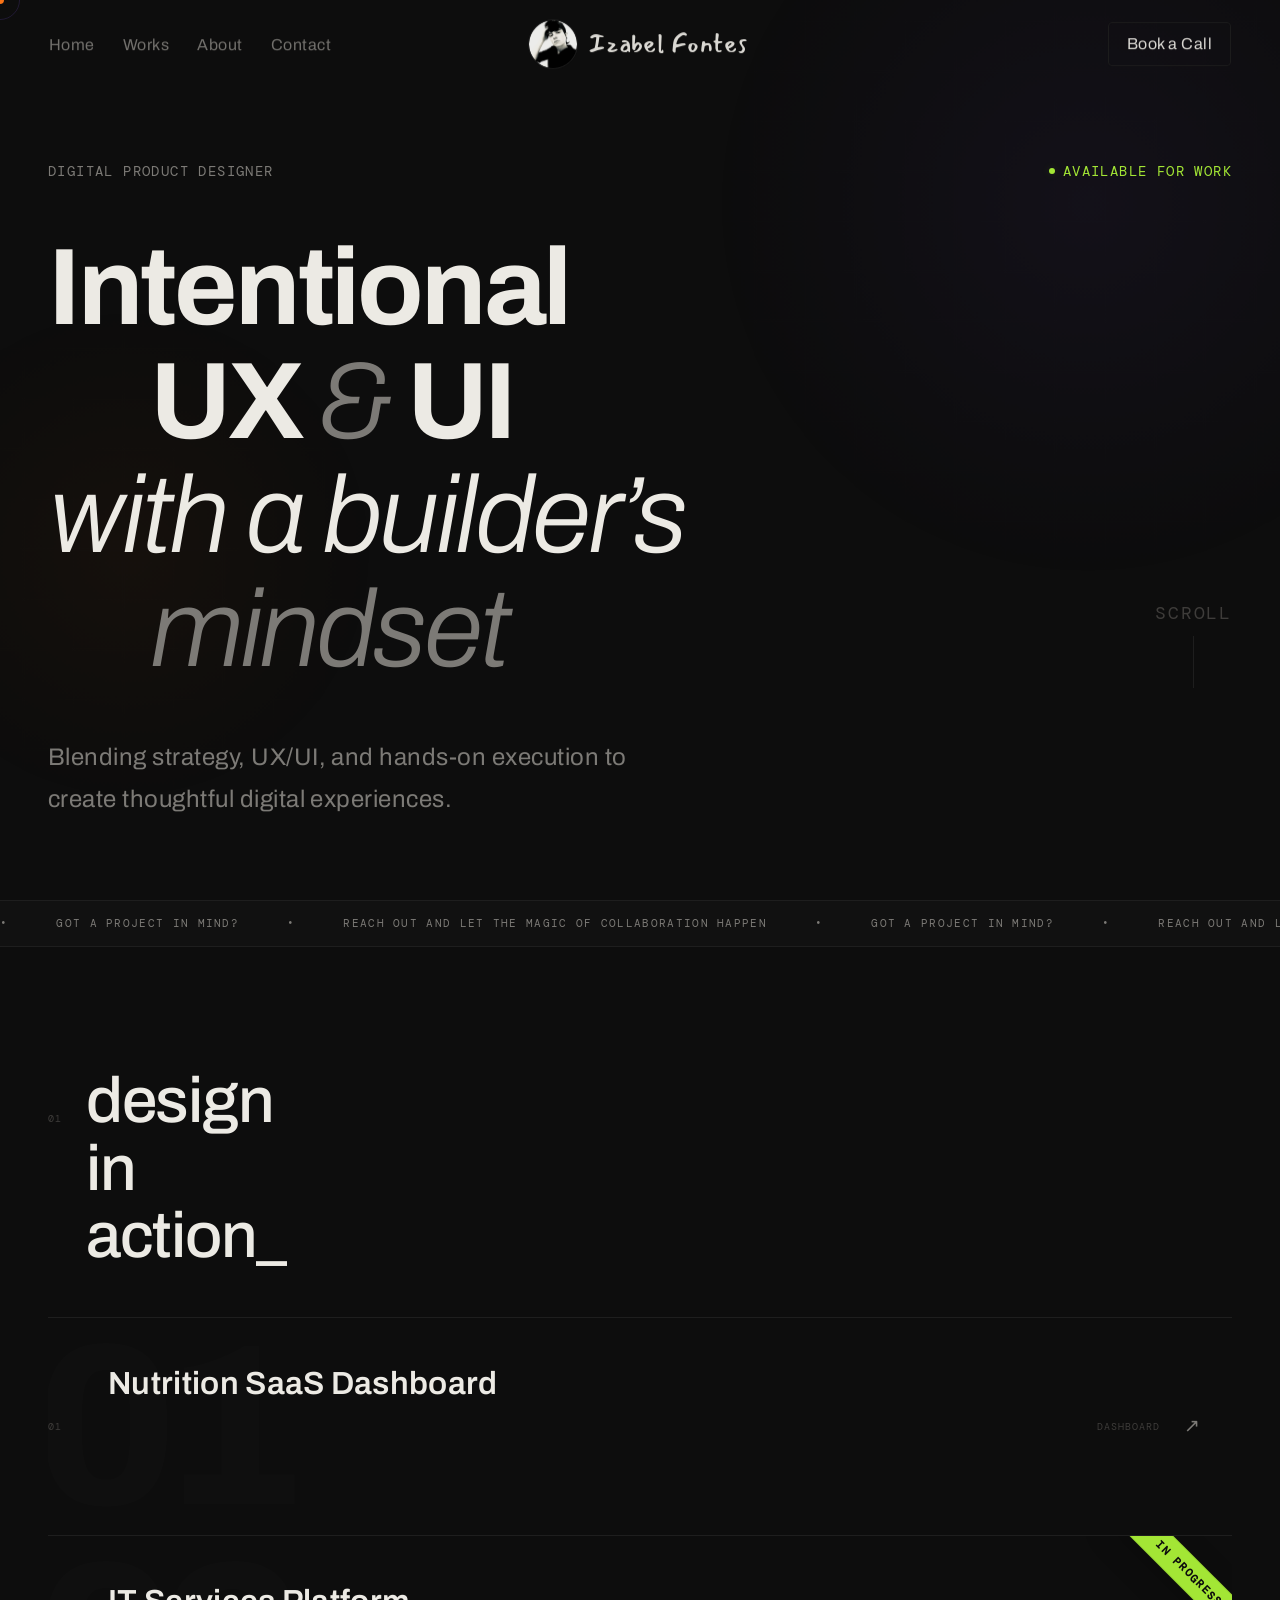
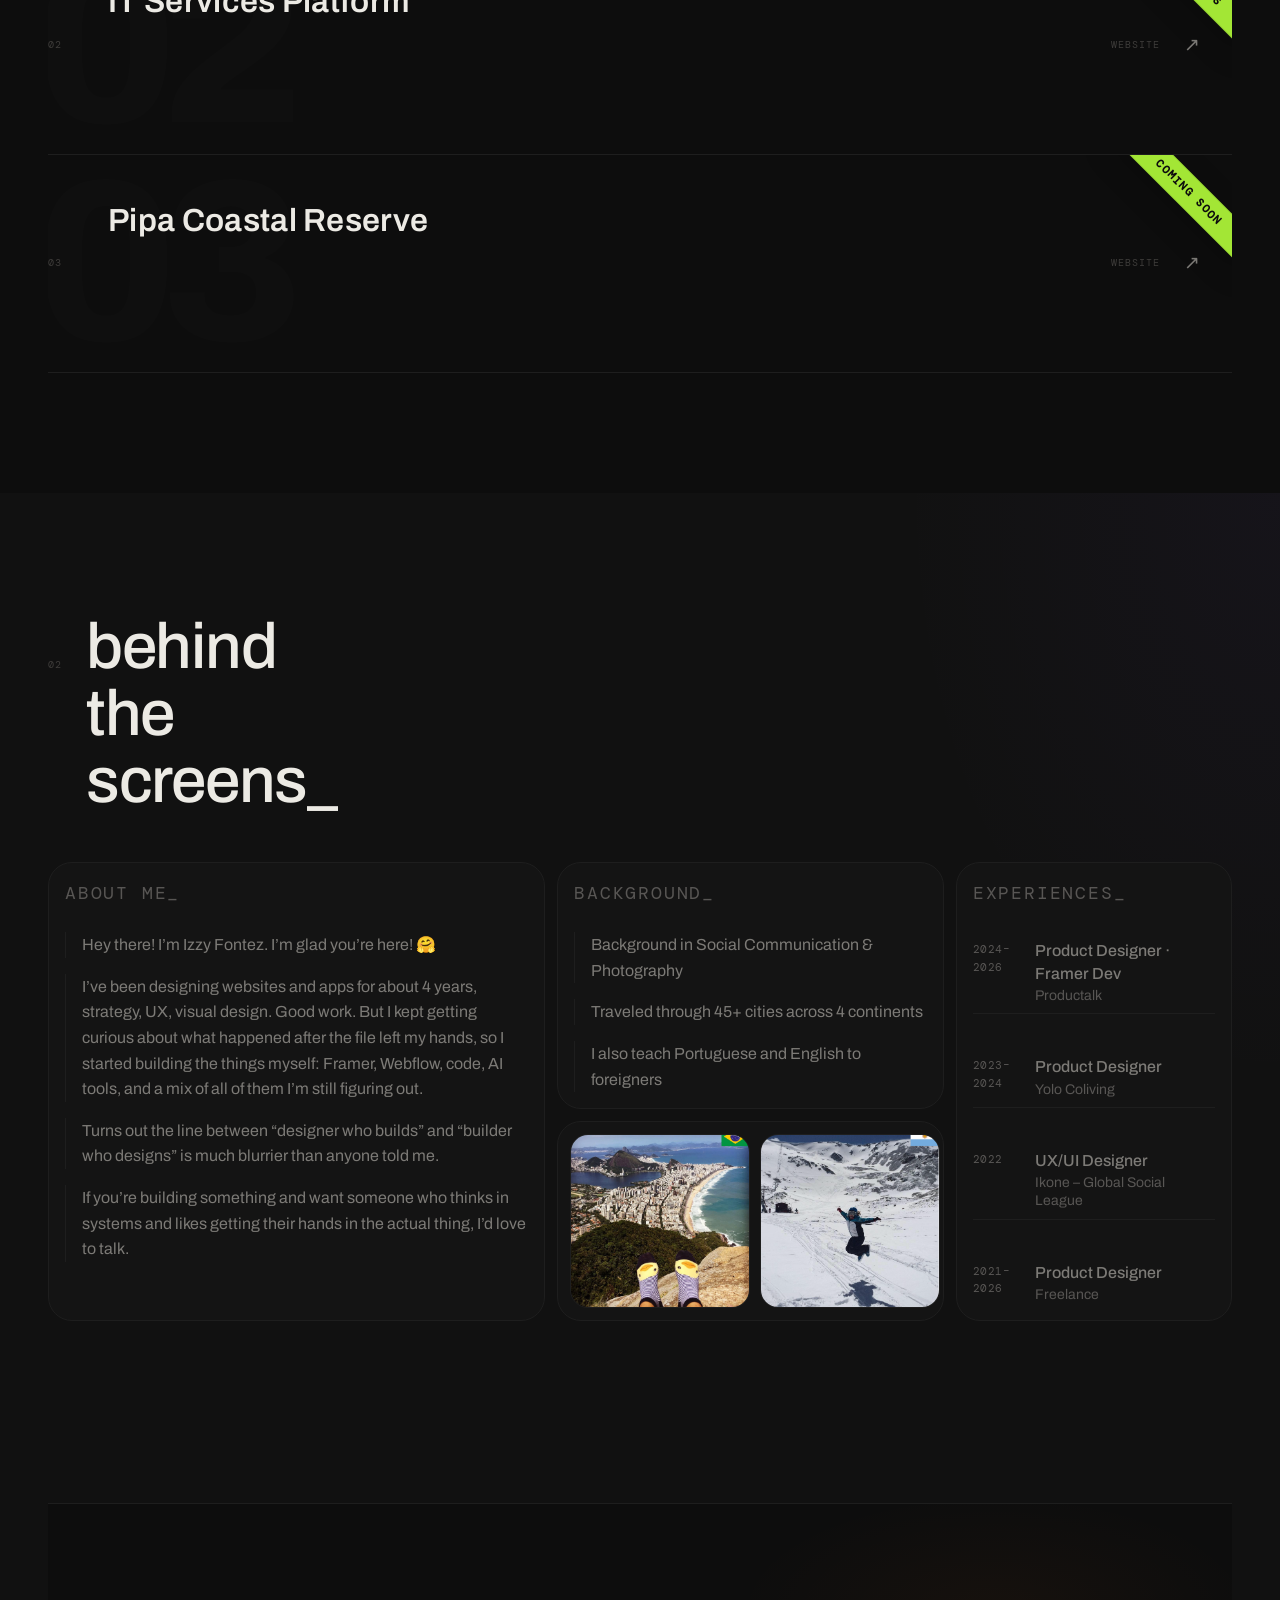
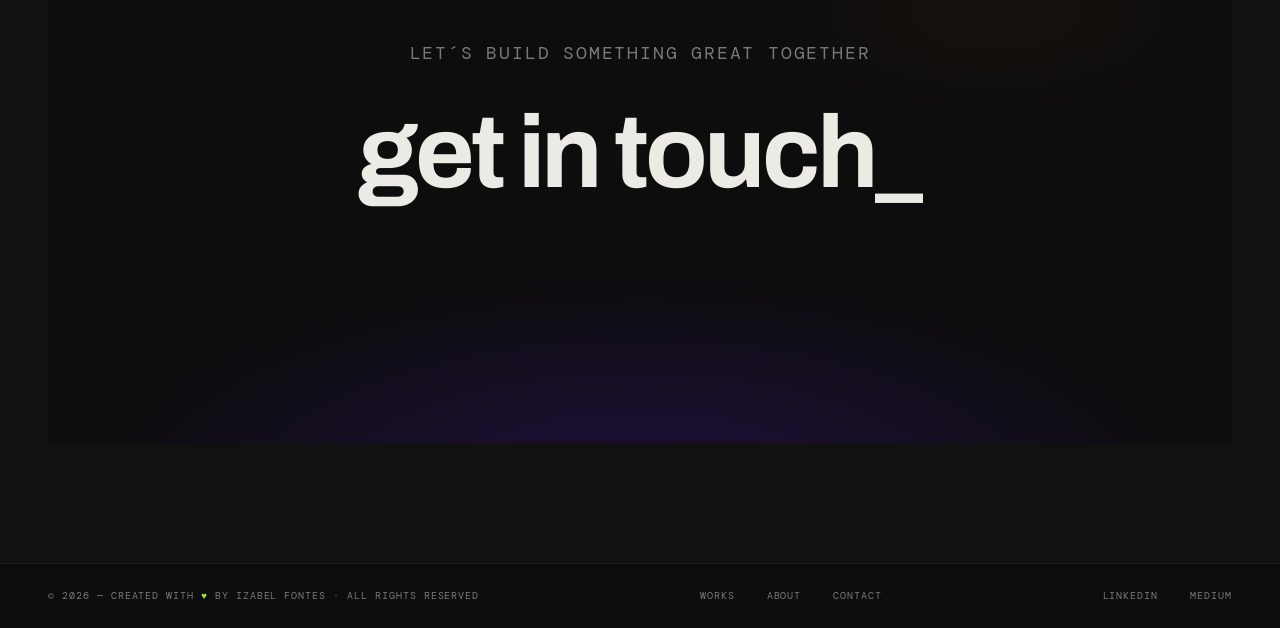
==== commit 6972fc77: "update portfolio layout" ====
--- a/index.html
+++ b/index.html
@@ -41,6 +41,7 @@
 
     <!-- Left: navigation links -->
     <ul class="nav-links">
+      <li><a href="#">Home</a></li>
       <li><a href="#works">Works</a></li>
       <li><a href="#about">About</a></li>
       <li><a href="#contact">Contact</a></li>
@@ -72,7 +73,7 @@
     <!-- ============================================================
          HERO
          ============================================================ -->
-    <section id="hero">
+    <section id="hero" class="reveal">
 
       <!-- Atmospheric orbs -->
       <div class="hero-orb hero-orb-1" aria-hidden="true"></div>
@@ -89,16 +90,16 @@
       <div class="hero-body">
         <h1 class="hero-title">
           <span class="split-line">
-            <span class="split-inner">Strategic</span>
+            <span class="split-inner">Intentional</span>
           </span>
           <span class="split-line line-indent">
             <span class="split-inner">UX <em>&amp;</em> UI</span>
           </span>
           <span class="split-line line-italic">
-            <span class="split-inner">for impactful</span>
+            <span class="split-inner">with a builder’s </span>
           </span>
           <span class="split-line line-indent">
-            <span class="split-inner">digital <em>products</em></span>
+            <span class="split-inner"><em>mindset</em></span>
           </span>
         </h1>
 
@@ -110,9 +111,7 @@
 
       <div class="hero-foot">
         <p class="hero-desc">
-Shaping digital experiences where clarity, interaction, and intention come together.      </div>
-
-    </section>
+Blending strategy, UX/UI, and hands-on execution to create thoughtful digital experiences.    </section>
 
      <!-- ============================================================
          MARQUEE STRIP
@@ -154,7 +153,7 @@
     <!-- ============================================================
          WORKS — editorial showcase, 3 projects
          ============================================================ -->
-    <section id="works">
+    <section id="works" class="reveal">
       <div class="works-heading-wrap">
         <span class="section-num mono">01</span>
         <h2 class="section-title">design in action_</h2>
@@ -164,22 +163,23 @@
 
         <!-- Work 01 -->
         <a href="#" class="work-item" style="--item-glow: rgba(139, 92, 246, 0.12)">
+
           <span class="work-item-bg-num" aria-hidden="true">01</span>
           <div class="work-item-visual northe-bg" aria-hidden="true"></div>
           <div class="work-item-fade" aria-hidden="true"></div>
           <div class="work-item-track">
             <span class="work-item-num mono">01</span>
             <div class="work-item-info">
-              <h3 class="work-item-title">Northe Empreendimentos</h3>
-              <p class="work-item-sub">Real estate app experience</p>
+              <h3 class="work-item-title">Nutrition SaaS Dashboard</h3>
+              <p class="work-item-sub">I designed a decision-support system to help independent nutritionists <br>detect churn risk earlier and act before patient drop-off.</p>
               <div class="work-tools">
-                <span class="work-tool mono">Figma</span>
-                <span class="work-tool mono">Framer</span>
-                <span class="work-tool mono">VS Code</span>
+                <span class="work-tool mono">#Research</span>
+                <span class="work-tool mono">#Strategy</span>
+                <span class="work-tool mono">#Vibe-coding</span>
               </div>
             </div>
             <div class="work-item-meta">
-              <span class="work-item-tag mono">APP</span>
+              <span class="work-item-tag mono">DASHBOARD</span>
               <span class="work-item-arrow">↗</span>
             </div>
           </div>
@@ -187,18 +187,19 @@
 
         <!-- Work 02 -->
         <a href="#" class="work-item" style="--item-glow: rgba(249, 115, 22, 0.12)">
+          <span class="work-ribbon mono">In Progress</span>
           <span class="work-item-bg-num" aria-hidden="true">02</span>
           <div class="work-item-visual universal-bg" aria-hidden="true"></div>
           <div class="work-item-fade" aria-hidden="true"></div>
           <div class="work-item-track">
             <span class="work-item-num mono">02</span>
             <div class="work-item-info">
-              <h3 class="work-item-title">Universal Project</h3>
-              <p class="work-item-sub">Full website design &amp; design system</p>
+              <h3 class="work-item-title">IT Services Platform</h3>
+              <p class="work-item-sub">A service-led redesign built to clarify offers, reduce friction, and <br>create a stronger digital funnel for IT support and infrastructure solutions.</p>
               <div class="work-tools">
-                <span class="work-tool mono">Figma</span>
-                <span class="work-tool mono">Framer</span>
-                <span class="work-tool mono">VS Code</span>
+                <span class="work-tool mono">#Landing_Page_Redesign</span>
+                <span class="work-tool mono">#Information_Architecture</span>
+                <span class="work-tool mono">#B2B_&_B2C</span>
               </div>
             </div>
             <div class="work-item-meta">
@@ -210,6 +211,7 @@
 
         <!-- Work 03 -->
         <a href="#" class="work-item" style="--item-glow: rgba(163, 230, 53, 0.10)">
+          <span class="work-ribbon mono">Coming Soon</span>
           <span class="work-item-bg-num" aria-hidden="true">03</span>
           <div class="work-item-visual pipa-bg" aria-hidden="true"></div>
           <div class="work-item-fade" aria-hidden="true"></div>
@@ -217,15 +219,15 @@
             <span class="work-item-num mono">03</span>
             <div class="work-item-info">
               <h3 class="work-item-title">Pipa Coastal Reserve</h3>
-              <p class="work-item-sub">Travel &amp; hospitality app</p>
+              <p class="work-item-sub">A luxury real estate landing experience designed to position Pipa as an <br>emerging coastal investment destination for high-net-worth buyers.</p>
               <div class="work-tools">
-                <span class="work-tool mono">Figma</span>
-                <span class="work-tool mono">Framer</span>
-                <span class="work-tool mono">VS Code</span>
+                <span class="work-tool mono">#Real Estate</span>
+                <span class="work-tool mono">#Conversion_Strategy</span>
+                <span class="work-tool mono">#Web_Design</span>
               </div>
             </div>
             <div class="work-item-meta">
-              <span class="work-item-tag mono">APP</span>
+              <span class="work-item-tag mono">WEBSITE</span>
               <span class="work-item-arrow">↗</span>
             </div>
           </div>
@@ -234,7 +236,7 @@
       </div>
     </section>
 
-    <section id="about">
+    <section id="about" class="reveal">
       <div class="section-header">
         <span class="section-num mono">02</span>
         <h2 class="section-title">behind the screens_</h2>
@@ -244,7 +246,7 @@
       
 
   <!-- about me_ -->
-  <div class="bento-card bento-about">
+  <div class="bento-card bento-about reveal reveal-delay-1">
     <span class="bento-card-label mono">about me_</span>
     <div class="bento-bg-list">
       <p class="bento-bg-item">Hey there! I’m Izzy Fontez. I’m glad you’re here! 🤗</p> 
@@ -255,33 +257,48 @@
   </div>
 
   <!-- background_ -->
-  <div class="bento-card bento-background">
+  <div class="bento-card bento-background reveal reveal-delay-2">
     <span class="bento-card-label mono">background_</span>
     <div class="bento-bg-list">
       <p class="bento-bg-item">Background in Social Communication & Photography</p>
-      <p class="bento-bg-item">Traveled through 45+ cities across four continents</p>
-      <p class="bento-bg-item">Currently teaching Portuguese and English</p>
+      <p class="bento-bg-item">Traveled through 45+ cities across 4 continents</p>
+      <p class="bento-bg-item">I also teach Portuguese and English to foreigners</p>
     </div>
   </div>
 
   <!-- photos -->
-  <div class="bento-card bento-photos">
+  <div class="bento-card bento-photos reveal reveal-delay-3">
     <div class="bento-photo-strip">
-      <div class="bento-photo-item"><img src="" alt="Travel photo 1"></div>
-      <div class="bento-photo-item"><img src="" alt="Travel photo 2"></div>
-      <div class="bento-photo-item"><img src="" alt="Travel photo 3"></div>
-      <div class="bento-photo-item"><img src="" alt="Travel photo 4"></div>
+      <div class="bento-photo-item"><img src="images/brasil.png" alt="brasil"></div>
+      <div class="bento-photo-item"><img src="images/argentina.png" alt="argentina"></div>
+      <div class="bento-photo-item"><img src="images/brelgium.png" alt="belgium"></div>
+      <div class="bento-photo-item"><img src="images/caribbena.png" alt="caribbena"></div>
+      <div class="bento-photo-item"><img src="images/norway.png" alt="norway"></div>
+      <div class="bento-photo-item"><img src="images/Portugal.png" alt="Portugal"></div>
+      <div class="bento-photo-item"><img src="images/tcheca.png" alt="tcheca"></div>
+      <div class="bento-photo-item"><img src="images/estonia.png" alt="estonia"></div>
+      <div class="bento-photo-item"><img src="images/finland.png" alt="finland"></div>
+      <div class="bento-photo-item"><img src="images/germany.png" alt="germany"></div>
+      <div class="bento-photo-item"><img src="images/mexico.png" alt="mexico"></div>
 
       <!-- duplicated for seamless loop -->
-      <div class="bento-photo-item"><img src="" alt="Travel photo 1 duplicate"></div>
-      <div class="bento-photo-item"><img src="" alt="Travel photo 2 duplicate"></div>
-      <div class="bento-photo-item"><img src="" alt="Travel photo 3 duplicate"></div>
-      <div class="bento-photo-item"><img src="" alt="Travel photo 4 duplicate"></div>
+       <div class="bento-photo-item"><img src="images/brasil.png" alt="brasil"></div>
+      <div class="bento-photo-item"><img src="images/argentina.png" alt="argentina"></div>
+      <div class="bento-photo-item"><img src="images/brelgium.png" alt="belgium"></div>
+      <div class="bento-photo-item"><img src="images/caribbena.png" alt="caribbena"></div>
+      <div class="bento-photo-item"><img src="images/norway.png" alt="norway"></div>
+      <div class="bento-photo-item"><img src="images/Portugal.png" alt="Portugal"></div>
+      <div class="bento-photo-item"><img src="images/tcheca.png" alt="tcheca"></div>
+      <div class="bento-photo-item"><img src="images/estonia.png" alt="estonia"></div>
+      <div class="bento-photo-item"><img src="images/finland.png" alt="finland"></div>
+      <div class="bento-photo-item"><img src="images/germany.png" alt="germany"></div>
+      <div class="bento-photo-item"><img src="images/mexico.png" alt="mexico"></div>
+      
     </div>
   </div>
 
   <!-- experiences_ -->
-  <div class="bento-card bento-experiences">
+  <div class="bento-card bento-experiences reveal reveal-delay-4">
     <div class="bento-exp-header">
       <span class="bento-card-label mono">experiences_</span>
     </div>
@@ -318,36 +335,31 @@
   </div>
 
   <!-- design & web development tool stacks_ -->
-  <div class="bento-card bento-tools-row">
-    <span class="bento-card-label mono">AI tool stacks_</span>
-    <div class="bento-logos">
-      <div class="bento-logo"><img src="" alt="Tool logo 1"></div>
-      <div class="bento-logo"><img src="" alt="Tool logo 2"></div>
-      <div class="bento-logo"><img src="" alt="Tool logo 3"></div>
-      <div class="bento-logo"><img src="" alt="Tool logo 4"></div>
-      <div class="bento-logo"><img src="" alt="Tool logo 5"></div>
-      <div class="bento-logo"><img src="" alt="Tool logo 6"></div>
-    </div>
-  </div>
-
-  <!-- AI tool stacks_ -->
-  <div class="bento-card bento-ai-tools-row">
+  
+  <!--<div class="bento-card bento-tools-row">
     <span class="bento-card-label mono">design & web development tool stacks_</span>
     <div class="bento-logos">
-      <div class="bento-logo"><img src="" alt="AI tool logo 1"></div>
-      <div class="bento-logo"><img src="" alt="AI tool logo 2"></div>
-      <div class="bento-logo"><img src="" alt="AI tool logo 3"></div>
-      <div class="bento-logo"><img src="" alt="AI tool logo 4"></div>
-      <div class="bento-logo"><img src="" alt="AI tool logo 5"></div>
-      <div class="bento-logo"><img src="" alt="AI tool logo 6"></div>
-    </div>
-  </div>
+      <div class="bento-logo"><img src="icons/figma.png" alt="Tool logo 1"></div>
+      <div class="bento-logo"><img src="/icons/framer.png" alt="Tool logo 2"></div>
+      <div class="bento-logo"><img src="/icons/webflow.png" alt="Tool logo 3"></div>
+      <div class="bento-logo"><img src="/icons/css.png" alt="Tool logo 4"></div>
+      <div class="bento-logo"><img src="/icons/html.png" alt="Tool logo 5"></div>
+      <div class="bento-logo"><img src="/icons/claude.png" alt="AI tool logo 1"></div>
+      <div class="bento-logo"><img src="/icons/lovable.png" alt="AI tool logo 2"></div>
+      <div class="bento-logo"><img src="/icons/midjourney.png" alt="AI tool logo 3"></div>
+      <div class="bento-logo"><img src="/icons/freepik.png" alt="AI tool logo 4"></div>
+      <div class="bento-logo"><img src="/icons/gpt.png" alt="AI tool logo 5"></div>
+      <div class="bento-logo"><img src="/icons/perplexity.png" alt="AI tool logo 6"></div>
+      
+    </div>
+  </div>-->
+
 
 </div>
     <!-- ============================================================
          CONTACT — premium closing CTA
          ============================================================ -->
-    <section id="contact">
+    <section id="contact" class="reveal">
       <div class="contact-atmosphere" aria-hidden="true"></div>
 
       <div class="contact-inner">
--- a/style.css
+++ b/style.css
@@ -762,6 +762,32 @@
               background 0.5s ease;
 }
 
+.work-ribbon {
+  position: absolute;
+  top: 22px;
+  right: -52px;
+  z-index: 8;
+
+  width: 190px;
+  padding: 9px 0;
+
+  text-align: center;
+  font-size: 0.68rem;
+  font-weight: 600;
+  letter-spacing: 0.09em;
+  text-transform: uppercase;
+  line-height: 1;
+
+  color: #0d0d0d;
+  background: var(--lime);
+  border: 1px solid rgba(0, 0, 0, 0.08);
+
+  transform: rotate(45deg);
+  box-shadow: 0 8px 30px rgba(0, 0, 0, 0.18);
+
+  pointer-events: none;
+}
+
 .work-item.visible {
   opacity: 1;
   transform: translateY(0);
@@ -826,9 +852,7 @@
   z-index: 2;
 }
 
-.work-item:hover .work-item-visual {
-  clip-path: inset(0 0% 0 0);
-}
+
 
 /* Gradient fade — blends image left edge into background */
 .work-item-fade {
@@ -920,12 +944,10 @@
 }
 
 .work-tool {
-  font-size: 0.68rem;
+  font-size: 0.7rem;
   letter-spacing: 0.08em;
   color: var(--text-sec);
-  border: 1px solid var(--border);
-  border-radius: 2px;
-  padding: 2px 6px;
+  padding: 2px 8px;
 }
 
 .work-item-meta {
@@ -979,7 +1001,7 @@
 .bento-grid {
   display: grid;
   grid-template-columns: 1.8fr 1.4fr 1fr;
-  grid-template-rows: auto auto 170px;
+  grid-template-rows: auto 200px 170px;
   gap: 12px;
   position: relative;
   z-index: 1;
@@ -1048,7 +1070,7 @@
   grid-row: 2 / 3;
   padding: 0;
   overflow: hidden;
-  min-height: 190px;
+  min-height: 160px;
 }
 
 .bento-photo-strip {
@@ -1105,16 +1127,6 @@
   justify-content: space-between;
 }
 
-.bento-exp-avail {
-  display: flex;
-  align-items: center;
-  gap: 6px;
-  font-size: 0.7rem;
-  color: var(--lime);
-  font-family: var(--font-mono);
-  letter-spacing: 0.06em;
-  text-transform: uppercase;
-}
 
 .bento-exp-list {
   flex: 1;
@@ -1159,29 +1171,24 @@
   line-height: 1.3;
 }
 
-/* TOOLS */
+/* TOOLS 
 .bento-tools-row {
-  grid-column: 1 / 2;
+  grid-column: 1 / 4;
   grid-row: 3 / 4;
   display: flex;
   flex-direction: column;
 }
 
-.bento-ai-tools-row {
-  grid-column: 2 / 4;
-  grid-row: 3 / 4;
-  display: flex;
-  flex-direction: column;
-}
 
 /* Both bottom cards resolve to 2fr each — equal visual weight */
 
-.bento-logos {
-  display: flex;
-  gap: 10px;
+/*.bento-logos {
+  display: flex;
+  gap: 16px;
   flex: 1;
   align-items: center;
   flex-wrap: wrap;
+  justify-content: space-between;
   margin-top: auto;
 }
 
@@ -1206,8 +1213,8 @@
 }
 
 .bento-logo img {
-  width: 24px;
-  height: 24px;
+  width: 38px;
+  height: 38px;
   object-fit: contain;
   display: block;
   opacity: 0.9;
@@ -1215,7 +1222,7 @@
 
 .bento-logo img[src=""] {
   opacity: 0;
-}
+} */
 
 /* TABLET */
 @media (max-width: 1024px) {
@@ -1569,5 +1576,98 @@
   .bento-quote   { grid-column: 1; }
   .bento-focus   { grid-column: 1; }
 
+  /* ============================================================
+   PREMIUM MOTION
+   ============================================================ */
+
+/* Smooth scroll */
+html {
+  scroll-behavior: smooth;
+}
+
+/* Better font rendering */
+body {
+  -webkit-font-smoothing: antialiased;
+  text-rendering: optimizeLegibility;
+}
+
+/* Smooth transitions */
+a,
+button,
+.bento-card,
+.project-card,
+.navbar a,
+.navbar button,
+.cta-button,
+.nav-cta {
+  transition: all 0.3s ease;
+}
+
+/* Card hover */
+.bento-card:hover,
+.project-card:hover {
+  transform: translateY(-4px);
+}
+
+/* Button hover */
+button:hover,
+.nav-cta:hover,
+.cta-button:hover {
+  transform: translateY(-2px);
+}
+
+/* Navbar underline hover */
+.navbar a {
+  position: relative;
+  transition: color 0.25s ease;
+}
+
+.navbar a::after {
+  content: "";
+  position: absolute;
+  left: 0;
+  bottom: -4px;
+  width: 0;
+  height: 1px;
+  background: currentColor;
+  transition: width 0.25s ease;
+}
+
+.navbar a:hover::after {
+  width: 100%;
+}
+
+/* ============================================================
+   REVEAL ON SCROLL
+   ============================================================ */
+
+.reveal {
+  opacity: 0;
+  transform: translateY(24px);
+  transition: opacity 0.8s ease, transform 0.8s ease;
+  will-change: opacity, transform;
+}
+
+.reveal.is-visible {
+  opacity: 1;
+  transform: translateY(0);
+}
+
+/* Optional stagger delays */
+.reveal-delay-1 {
+  transition-delay: 0.1s;
+}
+
+.reveal-delay-2 {
+  transition-delay: 0.2s;
+}
+
+.reveal-delay-3 {
+  transition-delay: 0.3s;
+}
+
+.reveal-delay-4 {
+  transition-delay: 0.4s;
+}
   
 }
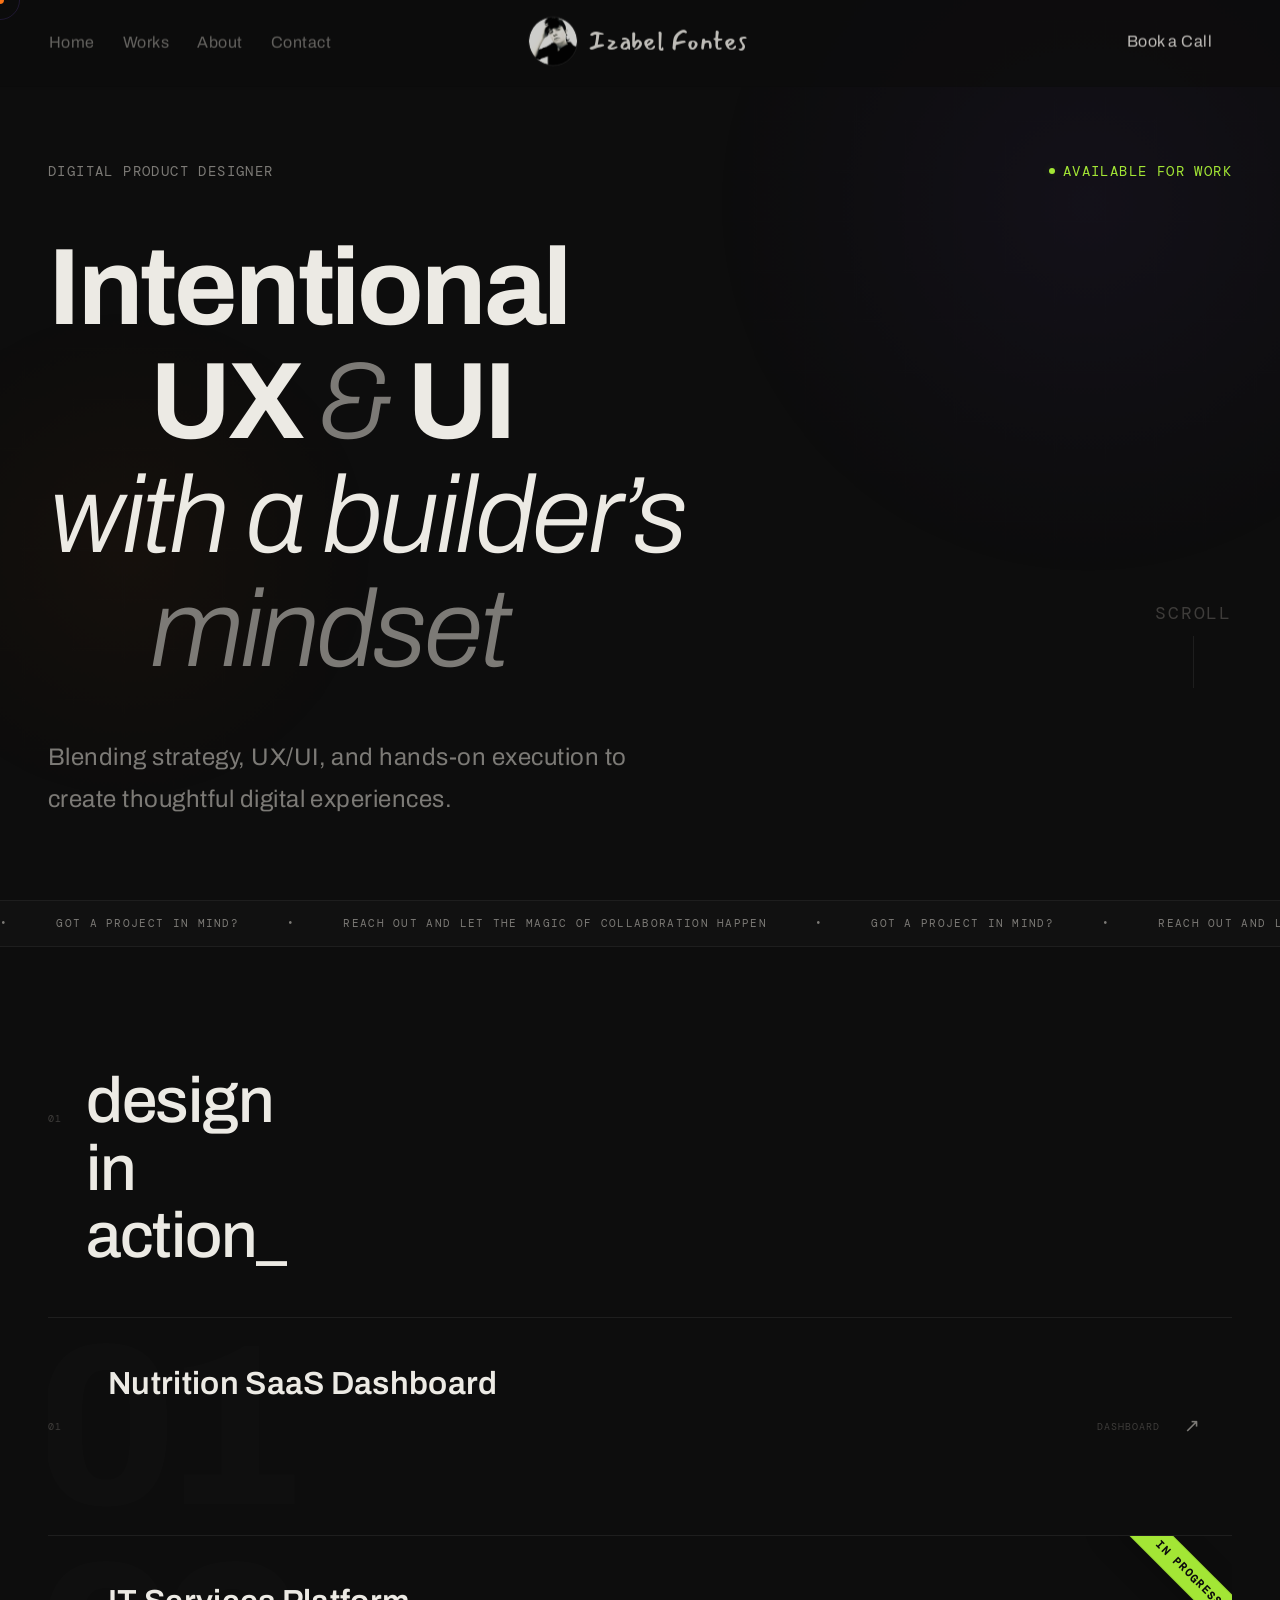
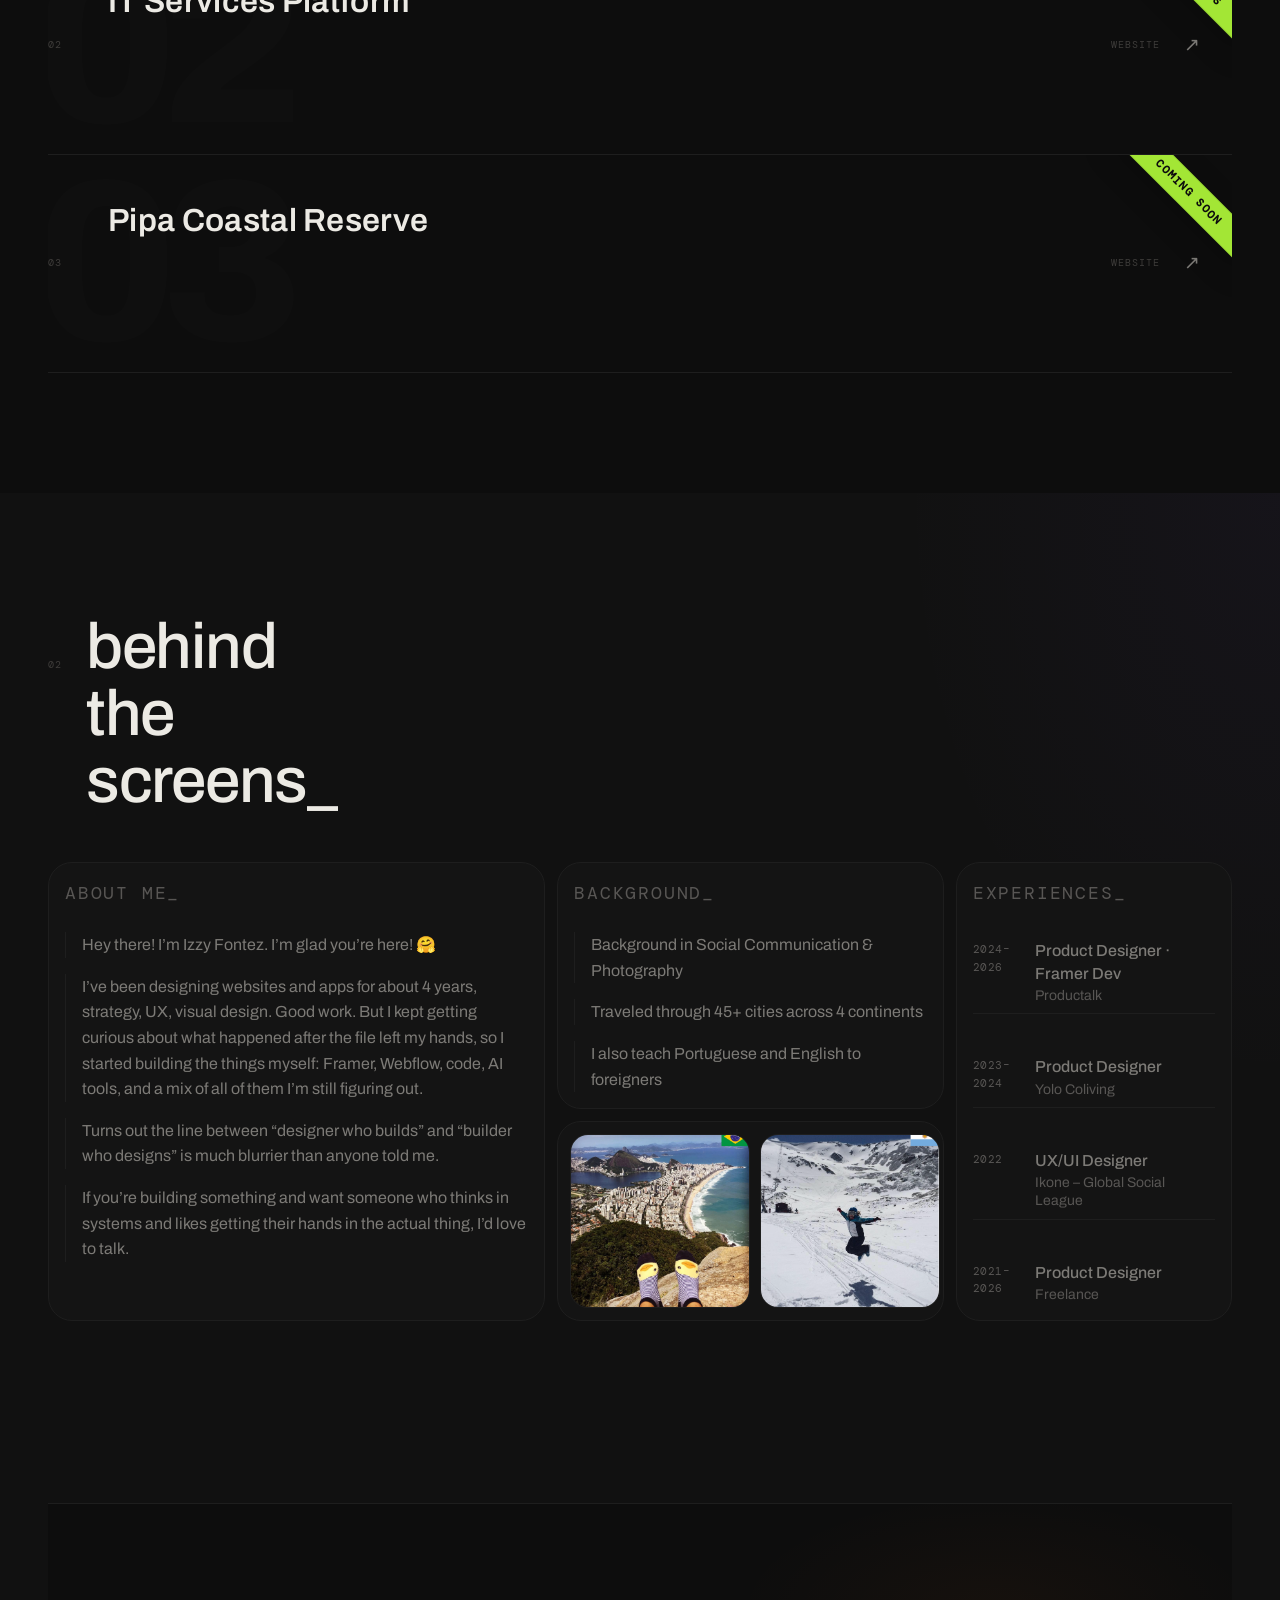
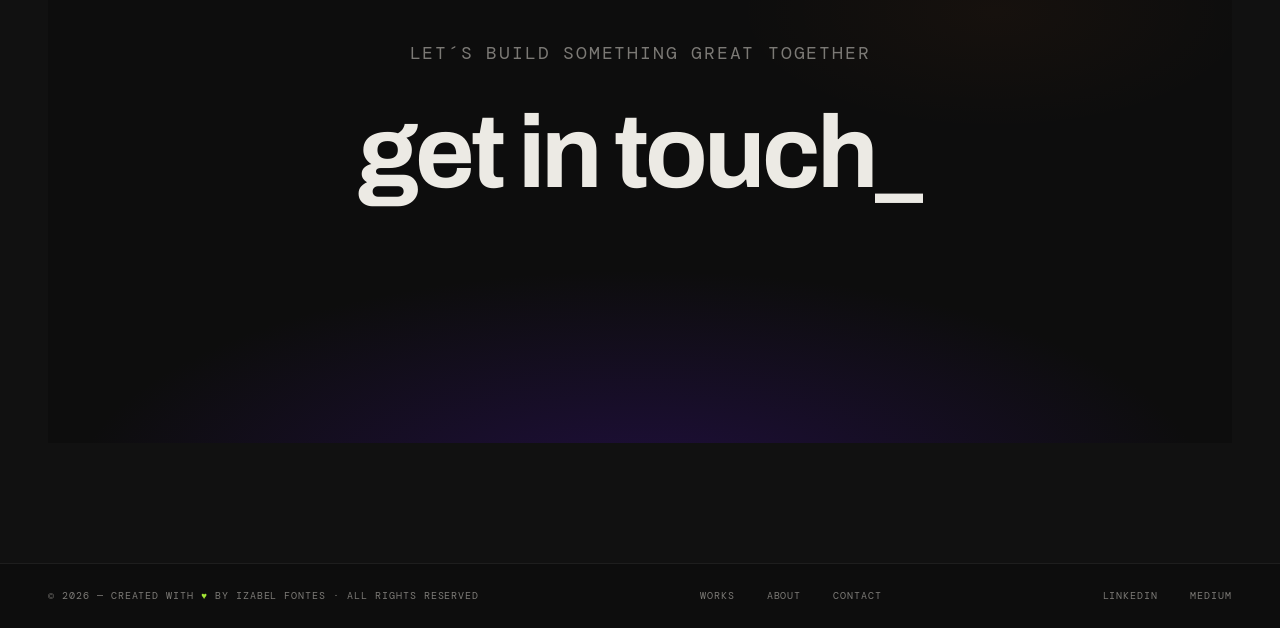
==== commit dfd11c9e: "feat: complete Nutria case study with research visuals, strategic impact, and refined storytelling" ====
--- a/index.html
+++ b/index.html
@@ -1,21 +1,26 @@
 <!DOCTYPE html>
 <html lang="en">
+
 <head>
   <meta charset="UTF-8">
   <meta name="viewport" content="width=device-width, initial-scale=1.0">
-  <meta name="description" content="Izabel Fontes — Digital Product Designer crafting strategic UX & UI for impactful digital products.">
+  <meta name="description"
+    content="Izabel Fontes — Digital Product Designer crafting strategic UX & UI for impactful digital products.">
   <title>Izabel Fontes — Digital Product Designer</title>
 
   <!-- Fonts -->
   <link rel="preconnect" href="https://fonts.googleapis.com">
   <link rel="preconnect" href="https://fonts.gstatic.com" crossorigin>
-  <link href="https://fonts.googleapis.com/css2?family=Archivo:ital,wght@0,300;0,400;0,500;0,600;0,700;1,300;1,400&family=Cormorant+Garamond:ital,wght@0,400;0,500;1,400;1,500;1,600&family=DM+Mono:ital,wght@0,300;0,400;0,500;1,400&family=Mansalva&display=swap" rel="stylesheet">
+  <link
+    href="https://fonts.googleapis.com/css2?family=Archivo:ital,wght@0,300;0,400;0,500;0,600;0,700;1,300;1,400&family=Cormorant+Garamond:ital,wght@0,400;0,500;1,400;1,500;1,600&family=DM+Mono:ital,wght@0,300;0,400;0,500;1,400&family=Mansalva&display=swap"
+    rel="stylesheet">
 
   <!-- GSAP -->
   <script src="https://cdnjs.cloudflare.com/ajax/libs/gsap/3.12.5/gsap.min.js"></script>
 
   <link rel="stylesheet" href="style.css">
 </head>
+
 <body>
 
   <!-- ============================================================
@@ -56,7 +61,8 @@
         </div>
         <div class="nav-text-swap">
           <span class="nav-name">Izabel Fontes</span>
-          <a href="mailto:fontez.izabel@gmail.com?subject=Vamos%20conversar" class="nav-email mono">fontez.izabel@gmail.com</a>
+          <a href="mailto:fontez.izabel@gmail.com?subject=Vamos%20conversar"
+            class="nav-email mono">fontez.izabel@gmail.com</a>
         </div>
       </div>
     </div>
@@ -111,9 +117,10 @@
 
       <div class="hero-foot">
         <p class="hero-desc">
-Blending strategy, UX/UI, and hands-on execution to create thoughtful digital experiences.    </section>
-
-     <!-- ============================================================
+          Blending strategy, UX/UI, and hands-on execution to create thoughtful digital experiences.
+    </section>
+
+    <!-- ============================================================
          MARQUEE STRIP
          ============================================================ -->
     <div class="marquee-strip">
@@ -148,7 +155,7 @@
         <span class="marquee-phrase">Reach out and let the magic of collaboration happen</span>
         <span class="marquee-dot">•</span>
       </div>
-    </div> 
+    </div>
 
     <!-- ============================================================
          WORKS — editorial showcase, 3 projects
@@ -171,7 +178,8 @@
             <span class="work-item-num mono">01</span>
             <div class="work-item-info">
               <h3 class="work-item-title">Nutrition SaaS Dashboard</h3>
-              <p class="work-item-sub">I designed a decision-support system to help independent nutritionists <br>detect churn risk earlier and act before patient drop-off.</p>
+              <p class="work-item-sub">I designed a decision-support system to help independent nutritionists <br>detect
+                churn risk earlier and act before patient drop-off.</p>
               <div class="work-tools">
                 <span class="work-tool mono">#Research</span>
                 <span class="work-tool mono">#Strategy</span>
@@ -195,7 +203,8 @@
             <span class="work-item-num mono">02</span>
             <div class="work-item-info">
               <h3 class="work-item-title">IT Services Platform</h3>
-              <p class="work-item-sub">A service-led redesign built to clarify offers, reduce friction, and <br>create a stronger digital funnel for IT support and infrastructure solutions.</p>
+              <p class="work-item-sub">A service-led redesign built to clarify offers, reduce friction, and <br>create a
+                stronger digital funnel for IT support and infrastructure solutions.</p>
               <div class="work-tools">
                 <span class="work-tool mono">#Landing_Page_Redesign</span>
                 <span class="work-tool mono">#Information_Architecture</span>
@@ -219,7 +228,8 @@
             <span class="work-item-num mono">03</span>
             <div class="work-item-info">
               <h3 class="work-item-title">Pipa Coastal Reserve</h3>
-              <p class="work-item-sub">A luxury real estate landing experience designed to position Pipa as an <br>emerging coastal investment destination for high-net-worth buyers.</p>
+              <p class="work-item-sub">A luxury real estate landing experience designed to position Pipa as an
+                <br>emerging coastal investment destination for high-net-worth buyers.</p>
               <div class="work-tools">
                 <span class="work-tool mono">#Real Estate</span>
                 <span class="work-tool mono">#Conversion_Strategy</span>
@@ -242,101 +252,106 @@
         <h2 class="section-title">behind the screens_</h2>
       </div>
 
-    <div class="bento-grid">
-      
-
-  <!-- about me_ -->
-  <div class="bento-card bento-about reveal reveal-delay-1">
-    <span class="bento-card-label mono">about me_</span>
-    <div class="bento-bg-list">
-      <p class="bento-bg-item">Hey there! I’m Izzy Fontez. I’m glad you’re here! 🤗</p> 
-      <p class="bento-bg-item">I’ve been designing websites and apps for about 4 years, strategy, UX, visual design. Good work. But I kept getting curious about what happened after the file left my hands, so I started building the things myself: Framer, Webflow, code, AI tools, and a mix of all of them I’m still figuring out.</p>
-      <p class="bento-bg-item">Turns out the line between “designer who builds” and “builder who designs” is much blurrier than anyone told me.</p>
-      <p class="bento-bg-item">If you’re building something and want someone who thinks in systems and likes getting their hands in the actual thing, I’d love to talk.</p>
-    </div>
-  </div>
-
-  <!-- background_ -->
-  <div class="bento-card bento-background reveal reveal-delay-2">
-    <span class="bento-card-label mono">background_</span>
-    <div class="bento-bg-list">
-      <p class="bento-bg-item">Background in Social Communication & Photography</p>
-      <p class="bento-bg-item">Traveled through 45+ cities across 4 continents</p>
-      <p class="bento-bg-item">I also teach Portuguese and English to foreigners</p>
-    </div>
-  </div>
-
-  <!-- photos -->
-  <div class="bento-card bento-photos reveal reveal-delay-3">
-    <div class="bento-photo-strip">
-      <div class="bento-photo-item"><img src="images/brasil.png" alt="brasil"></div>
-      <div class="bento-photo-item"><img src="images/argentina.png" alt="argentina"></div>
-      <div class="bento-photo-item"><img src="images/brelgium.png" alt="belgium"></div>
-      <div class="bento-photo-item"><img src="images/caribbena.png" alt="caribbena"></div>
-      <div class="bento-photo-item"><img src="images/norway.png" alt="norway"></div>
-      <div class="bento-photo-item"><img src="images/Portugal.png" alt="Portugal"></div>
-      <div class="bento-photo-item"><img src="images/tcheca.png" alt="tcheca"></div>
-      <div class="bento-photo-item"><img src="images/estonia.png" alt="estonia"></div>
-      <div class="bento-photo-item"><img src="images/finland.png" alt="finland"></div>
-      <div class="bento-photo-item"><img src="images/germany.png" alt="germany"></div>
-      <div class="bento-photo-item"><img src="images/mexico.png" alt="mexico"></div>
-
-      <!-- duplicated for seamless loop -->
-       <div class="bento-photo-item"><img src="images/brasil.png" alt="brasil"></div>
-      <div class="bento-photo-item"><img src="images/argentina.png" alt="argentina"></div>
-      <div class="bento-photo-item"><img src="images/brelgium.png" alt="belgium"></div>
-      <div class="bento-photo-item"><img src="images/caribbena.png" alt="caribbena"></div>
-      <div class="bento-photo-item"><img src="images/norway.png" alt="norway"></div>
-      <div class="bento-photo-item"><img src="images/Portugal.png" alt="Portugal"></div>
-      <div class="bento-photo-item"><img src="images/tcheca.png" alt="tcheca"></div>
-      <div class="bento-photo-item"><img src="images/estonia.png" alt="estonia"></div>
-      <div class="bento-photo-item"><img src="images/finland.png" alt="finland"></div>
-      <div class="bento-photo-item"><img src="images/germany.png" alt="germany"></div>
-      <div class="bento-photo-item"><img src="images/mexico.png" alt="mexico"></div>
-      
-    </div>
-  </div>
-
-  <!-- experiences_ -->
-  <div class="bento-card bento-experiences reveal reveal-delay-4">
-    <div class="bento-exp-header">
-      <span class="bento-card-label mono">experiences_</span>
-    </div>
-    <div class="bento-exp-list">
-      <div class="bento-exp-item">
-        <span class="bento-exp-year mono">2024–2026</span>
-        <div>
-          <p class="bento-exp-role">Product Designer · Framer Dev</p>
-          <p class="bento-exp-co">Productalk</p>
-        </div>
-      </div>
-      <div class="bento-exp-item">
-        <span class="bento-exp-year mono">2023–2024</span>
-        <div>
-          <p class="bento-exp-role">Product Designer</p>
-          <p class="bento-exp-co">Yolo Coliving</p>
-        </div>
-      </div>
-      <div class="bento-exp-item">
-        <span class="bento-exp-year mono">2022</span>
-        <div>
-          <p class="bento-exp-role">UX/UI Designer</p>
-          <p class="bento-exp-co">Ikone – Global Social League</p>
-        </div>
-      </div>
-      <div class="bento-exp-item">
-        <span class="bento-exp-year mono">2021–2026</span>
-        <div>
-          <p class="bento-exp-role">Product Designer</p>
-          <p class="bento-exp-co">Freelance</p>
-        </div>
-      </div>
-    </div>
-  </div>
-
-  <!-- design & web development tool stacks_ -->
-  
-  <!--<div class="bento-card bento-tools-row">
+      <div class="bento-grid">
+
+
+        <!-- about me_ -->
+        <div class="bento-card bento-about reveal reveal-delay-1">
+          <span class="bento-card-label mono">about me_</span>
+          <div class="bento-bg-list">
+            <p class="bento-bg-item">Hey there! I’m Izzy Fontez. I’m glad you’re here! 🤗</p>
+            <p class="bento-bg-item">I’ve been designing websites and apps for about 4 years, strategy, UX, visual
+              design. Good work. But I kept getting curious about what happened after the file left my hands, so I
+              started building the things myself: Framer, Webflow, code, AI tools, and a mix of all of them I’m still
+              figuring out.</p>
+            <p class="bento-bg-item">Turns out the line between “designer who builds” and “builder who designs” is much
+              blurrier than anyone told me.</p>
+            <p class="bento-bg-item">If you’re building something and want someone who thinks in systems and likes
+              getting their hands in the actual thing, I’d love to talk.</p>
+          </div>
+        </div>
+
+        <!-- background_ -->
+        <div class="bento-card bento-background reveal reveal-delay-2">
+          <span class="bento-card-label mono">background_</span>
+          <div class="bento-bg-list">
+            <p class="bento-bg-item">Background in Social Communication & Photography</p>
+            <p class="bento-bg-item">Traveled through 45+ cities across 4 continents</p>
+            <p class="bento-bg-item">I also teach Portuguese and English to foreigners</p>
+          </div>
+        </div>
+
+        <!-- photos -->
+        <div class="bento-card bento-photos reveal reveal-delay-3">
+          <div class="bento-photo-strip">
+            <div class="bento-photo-item"><img src="images/brasil.png" alt="brasil"></div>
+            <div class="bento-photo-item"><img src="images/argentina.png" alt="argentina"></div>
+            <div class="bento-photo-item"><img src="images/brelgium.png" alt="belgium"></div>
+            <div class="bento-photo-item"><img src="images/caribbena.png" alt="caribbena"></div>
+            <div class="bento-photo-item"><img src="images/norway.png" alt="norway"></div>
+            <div class="bento-photo-item"><img src="images/Portugal.png" alt="Portugal"></div>
+            <div class="bento-photo-item"><img src="images/tcheca.png" alt="tcheca"></div>
+            <div class="bento-photo-item"><img src="images/estonia.png" alt="estonia"></div>
+            <div class="bento-photo-item"><img src="images/finland.png" alt="finland"></div>
+            <div class="bento-photo-item"><img src="images/germany.png" alt="germany"></div>
+            <div class="bento-photo-item"><img src="images/mexico.png" alt="mexico"></div>
+
+            <!-- duplicated for seamless loop -->
+            <div class="bento-photo-item"><img src="images/brasil.png" alt="brasil"></div>
+            <div class="bento-photo-item"><img src="images/argentina.png" alt="argentina"></div>
+            <div class="bento-photo-item"><img src="images/brelgium.png" alt="belgium"></div>
+            <div class="bento-photo-item"><img src="images/caribbena.png" alt="caribbena"></div>
+            <div class="bento-photo-item"><img src="images/norway.png" alt="norway"></div>
+            <div class="bento-photo-item"><img src="images/Portugal.png" alt="Portugal"></div>
+            <div class="bento-photo-item"><img src="images/tcheca.png" alt="tcheca"></div>
+            <div class="bento-photo-item"><img src="images/estonia.png" alt="estonia"></div>
+            <div class="bento-photo-item"><img src="images/finland.png" alt="finland"></div>
+            <div class="bento-photo-item"><img src="images/germany.png" alt="germany"></div>
+            <div class="bento-photo-item"><img src="images/mexico.png" alt="mexico"></div>
+
+          </div>
+        </div>
+
+        <!-- experiences_ -->
+        <div class="bento-card bento-experiences reveal reveal-delay-4">
+          <div class="bento-exp-header">
+            <span class="bento-card-label mono">experiences_</span>
+          </div>
+          <div class="bento-exp-list">
+            <div class="bento-exp-item">
+              <span class="bento-exp-year mono">2024–2026</span>
+              <div>
+                <p class="bento-exp-role">Product Designer · Framer Dev</p>
+                <p class="bento-exp-co">Productalk</p>
+              </div>
+            </div>
+            <div class="bento-exp-item">
+              <span class="bento-exp-year mono">2023–2024</span>
+              <div>
+                <p class="bento-exp-role">Product Designer</p>
+                <p class="bento-exp-co">Yolo Coliving</p>
+              </div>
+            </div>
+            <div class="bento-exp-item">
+              <span class="bento-exp-year mono">2022</span>
+              <div>
+                <p class="bento-exp-role">UX/UI Designer</p>
+                <p class="bento-exp-co">Ikone – Global Social League</p>
+              </div>
+            </div>
+            <div class="bento-exp-item">
+              <span class="bento-exp-year mono">2021–2026</span>
+              <div>
+                <p class="bento-exp-role">Product Designer</p>
+                <p class="bento-exp-co">Freelance</p>
+              </div>
+            </div>
+          </div>
+        </div>
+
+        <!-- design & web development tool stacks_ -->
+
+        <!--<div class="bento-card bento-tools-row">
     <span class="bento-card-label mono">design & web development tool stacks_</span>
     <div class="bento-logos">
       <div class="bento-logo"><img src="icons/figma.png" alt="Tool logo 1"></div>
@@ -355,27 +370,27 @@
   </div>-->
 
 
-</div>
-    <!-- ============================================================
+      </div>
+      <!-- ============================================================
          CONTACT — premium closing CTA
          ============================================================ -->
-    <section id="contact" class="reveal">
-      <div class="contact-atmosphere" aria-hidden="true"></div>
-
-      <div class="contact-inner">
-        <span class="contact-eyebrow mono">Let´s build something great together</span>
-
-        <h2 class="contact-title">
-          <span class="split-line"><span class="split-inner">get in touch_</span></span>
-        </h2>
-
-        <a href="https://www.linkedin.com/in/izabel-fontes/" class="contact-cta" target="_blank" rel="noopener">
-          <div class="contact-cta-bg"></div>
-          <span>More about me</span>
-          <span class="contact-arrow">↗</span>
-        </a>
-      </div>
-    </section>
+      <section id="contact" class="reveal">
+        <div class="contact-atmosphere" aria-hidden="true"></div>
+
+        <div class="contact-inner">
+          <span class="contact-eyebrow mono">Let´s build something great together</span>
+
+          <h2 class="contact-title">
+            <span class="split-line"><span class="split-inner">get in touch_</span></span>
+          </h2>
+
+          <a href="https://www.linkedin.com/in/izabel-fontes/" class="contact-cta" target="_blank" rel="noopener">
+            <div class="contact-cta-bg"></div>
+            <span>More about me</span>
+            <span class="contact-arrow">↗</span>
+          </a>
+        </div>
+      </section>
 
   </main>
 
@@ -383,7 +398,8 @@
        FOOTER
        ============================================================ -->
   <footer>
-    <span class="footer-copy mono">&copy; 2026 — created with <span class="footer-heart">♥</span> by Izabel Fontes &middot; all rights reserved</span>
+    <span class="footer-copy mono">&copy; 2026 — created with <span class="footer-heart">♥</span> by Izabel Fontes
+      &middot; all rights reserved</span>
     <div class="footer-links">
       <a href="#works" class="mono">Works</a>
       <a href="#about" class="mono">About</a>
@@ -397,4 +413,5 @@
 
   <script src="script.js"></script>
 </body>
-</html>
+
+</html>
--- a/style.css
+++ b/style.css
@@ -5,79 +5,81 @@
 
 :root {
   /* === BASE SURFACES === */
-  --bg:           #0D0D0D;
-  --bg-surface:   #111111;
-  --bg-card:      #141414;
+  --bg: #0D0D0D;
+  --bg-surface: #111111;
+  --bg-card: #141414;
 
   /* === TEXT === */
-  --text:         #ECEAE4;
-  --text-sec:     #7C7A76;
-  --text-muted:   #3E3C3A;
-  --border:       #1E1E1E;
+  --text: #ECEAE4;
+  --text-sec: #7C7A76;
+  --text-muted: #3E3C3A;
+  --border: #1E1E1E;
 
   /* -------------------------------------------------------
      PRIMARY — ORANGE
      Main brand color. Use for primary emphasis, active
      states, key highlights, selected UI moments.
   ------------------------------------------------------- */
-  --orange:       #F97316;
-  --orange-dim:   rgba(249, 115, 22, 0.20);
-  --orange-low:   rgba(249, 115, 22, 0.07);
-  --orange-glow:  rgba(249, 115, 22, 0.30);
+  --orange: #F97316;
+  --orange-dim: rgba(249, 115, 22, 0.20);
+  --orange-low: rgba(249, 115, 22, 0.07);
+  --orange-glow: rgba(249, 115, 22, 0.30);
 
   /* Semantic alias */
-  --accent:       var(--orange);
-  --accent-dim:   var(--orange-dim);
-  --accent-low:   var(--orange-low);
+  --accent: var(--orange);
+  --accent-dim: var(--orange-dim);
+  --accent-low: var(--orange-low);
 
   /* -------------------------------------------------------
      LIME GREEN — MICRO ACCENT / SIGNAL
   ------------------------------------------------------- */
-  --lime:         #A3E635;
-  --lime-dim:     rgba(163, 230, 53, 0.16);
-  --lime-low:     rgba(163, 230, 53, 0.06);
+  --lime: #A3E635;
+  --lime-dim: rgba(163, 230, 53, 0.16);
+  --lime-low: rgba(163, 230, 53, 0.06);
 
   /* -------------------------------------------------------
      PURPLE — DEPTH / ATMOSPHERE
   ------------------------------------------------------- */
-  --purple:       #8B5CF6;
-  --purple-dim:   rgba(139, 92, 246, 0.16);
-  --purple-low:   rgba(139, 92, 246, 0.06);
-  --purple-atm:   rgba(46, 16, 100, 0.55);
+  --purple: #8B5CF6;
+  --purple-dim: rgba(139, 92, 246, 0.16);
+  --purple-low: rgba(139, 92, 246, 0.06);
+  --purple-atm: rgba(46, 16, 100, 0.55);
 
   /* Typography */
-  --font:         'Archivo', sans-serif;
-  --font-mono:    'DM Mono', monospace;
+  --font: 'Archivo', sans-serif;
+  --font-mono: 'DM Mono', monospace;
 
   /* Spacing (8pt scale) */
-  --s1:   8px;
-  --s2:   16px;
-  --s3:   24px;
-  --s4:   32px;
-  --s5:   48px;
-  --s6:   64px;
-  --s7:   80px;
-  --s8:   120px;
+  --s1: 8px;
+  --s2: 16px;
+  --s3: 24px;
+  --s4: 32px;
+  --s5: 48px;
+  --s6: 64px;
+  --s7: 80px;
+  --s8: 120px;
 
   /* Border radius */
-  --r1:  4px;
-  --r2:  8px;
-  --r3:  16px;
-  --r4:  24px;
+  --r1: 4px;
+  --r2: 8px;
+  --r3: 16px;
+  --r4: 24px;
 
   /* Easing */
-  --ease:    cubic-bezier(0.16, 1, 0.3, 1);
+  --ease: cubic-bezier(0.16, 1, 0.3, 1);
   --ease-in: cubic-bezier(0.65, 0, 0.35, 1);
-  --t-fast:  0.15s;
-  --t-med:   0.3s;
-  --t-slow:  0.65s;
+  --t-fast: 0.15s;
+  --t-med: 0.3s;
+  --t-slow: 0.65s;
 }
 
 /* ============================================================
    RESET
    ============================================================ */
 
-*, *::before, *::after {
+*,
+*::before,
+*::after {
   box-sizing: border-box;
   margin: 0;
   padding: 0;
@@ -104,7 +106,9 @@
   text-decoration: none;
 }
 
-ul { list-style: none; }
+ul {
+  list-style: none;
+}
 
 img {
   display: block;
@@ -138,8 +142,8 @@
   z-index: 9999;
   transform: translate(-50%, -50%);
   transition: width var(--t-med) var(--ease),
-              height var(--t-med) var(--ease),
-              background var(--t-med);
+    height var(--t-med) var(--ease),
+    background var(--t-med);
 }
 
 #cursor.hovering {
@@ -159,8 +163,8 @@
   z-index: 9998;
   transform: translate(-50%, -50%);
   transition: width var(--t-slow) var(--ease),
-              height var(--t-slow) var(--ease),
-              border-color var(--t-med);
+    height var(--t-slow) var(--ease),
+    border-color var(--t-med);
 }
 
 #cursor-follower.hovering {
@@ -225,16 +229,16 @@
   align-items: center;
   padding: 20px var(--s5);
   border: 1px solid transparent;
-  background: transparent;
+  background: var(--bg);
   will-change: transform, opacity;
-  transition: top    0.6s var(--ease),
-              left   0.6s var(--ease),
-              right  0.6s var(--ease),
-              padding 0.6s var(--ease),
-              border-radius 0.6s var(--ease),
-              background 0.4s ease,
-              border-color 0.4s ease,
-              box-shadow 0.4s ease;
+  transition: top 0.6s var(--ease),
+    left 0.6s var(--ease),
+    right 0.6s var(--ease),
+    padding 0.6s var(--ease),
+    border-radius 0.6s var(--ease),
+    background 0.4s ease,
+    border-color 0.4s ease,
+    box-shadow 0.4s ease;
 }
 
 /* Scrolled: floating island — substantial, not compressed */
@@ -242,7 +246,8 @@
   top: 14px;
   left: 24px;
   right: 24px;
-  padding: 18px 28px;   /* keeps it near 70px tall */
+  padding: 18px 28px;
+  /* keeps it near 70px tall */
   border-radius: 100px;
   background: rgba(11, 11, 11, 0.90);
   backdrop-filter: blur(32px);
@@ -326,11 +331,11 @@
   align-items: center;
   justify-content: center;
   transition: width 0.55s var(--ease),
-              height 0.55s var(--ease),
-              border-color 0.4s ease;
-}
-
- /* Initials fallback */
+    height 0.55s var(--ease),
+    border-color 0.4s ease;
+}
+
+/* Initials fallback */
 .nav-photo::after {
   content: 'IF';
   font-family: var(--font);
@@ -339,7 +344,7 @@
   color: var(--text-muted);
   letter-spacing: 0.06em;
   pointer-events: none;
-} 
+}
 
 .nav-photo img {
   position: absolute;
@@ -349,7 +354,9 @@
   object-fit: cover;
 }
 
-.nav-photo img[src=""] { display: none; }
+.nav-photo img[src=""] {
+  display: none;
+}
 
 #nav.scrolled .nav-photo {
   width: 48px;
@@ -386,7 +393,7 @@
   opacity: 1;
   transform: translateY(0);
   transition: opacity 0.38s ease,
-              transform 0.45s var(--ease);
+    transform 0.45s var(--ease);
   pointer-events: none;
   user-select: none;
 }
@@ -406,20 +413,22 @@
   font-size: 0.8rem;
   letter-spacing: 0.07em;
   text-transform: none;
-  
+
   color: var(--text-sec);
   white-space: nowrap;
   line-height: 1;
   opacity: 0;
   transform: translateY(7px);
   transition: opacity 0.38s ease 0.14s,
-              transform 0.45s var(--ease) 0.14s,
-              color 0.2s ease;
+    transform 0.45s var(--ease) 0.14s,
+    color 0.2s ease;
   pointer-events: none;
   text-decoration: none;
 }
 
-.nav-email:hover { color: var(--orange); }
+.nav-email:hover {
+  color: var(--orange);
+}
 
 #nav.scrolled .nav-email {
   opacity: 1;
@@ -438,14 +447,14 @@
 .btn-nav {
   font-size: 16px;
   padding: 8px 18px;
-  border: 1px solid var(--border);
+  border: 1px solid transparent;
   border-radius: var(--r1);
   color: var(--text);
   letter-spacing: 0.03em;
   white-space: nowrap;
   transition: background 0.4s var(--ease),
-              border-color 0.4s var(--ease),
-              color 0.4s var(--ease);
+    border-color 0.4s var(--ease),
+    color 0.4s var(--ease);
 }
 
 .btn-nav:hover {
@@ -481,7 +490,7 @@
   transform: translateY(105%);
   opacity: 0;
   transition: transform var(--t-slow) var(--ease),
-              opacity var(--t-slow) var(--ease);
+    opacity var(--t-slow) var(--ease);
   will-change: transform, opacity;
 }
 
@@ -534,9 +543,19 @@
 }
 
 @keyframes orbFloat {
-  0%, 100% { transform: translate(0, 0) scale(1); }
-  33%       { transform: translate(2%, 3%) scale(1.02); }
-  66%       { transform: translate(-1%, -2%) scale(0.98); }
+
+  0%,
+  100% {
+    transform: translate(0, 0) scale(1);
+  }
+
+  33% {
+    transform: translate(2%, 3%) scale(1.02);
+  }
+
+  66% {
+    transform: translate(-1%, -2%) scale(0.98);
+  }
 }
 
 .hero-meta {
@@ -567,8 +586,17 @@
 }
 
 @keyframes pulse {
-  0%, 100% { opacity: 1; transform: scale(1); }
-  50%       { opacity: 0.45; transform: scale(0.65); }
+
+  0%,
+  100% {
+    opacity: 1;
+    transform: scale(1);
+  }
+
+  50% {
+    opacity: 0.45;
+    transform: scale(0.65);
+  }
 }
 
 .hero-body {
@@ -622,8 +650,8 @@
   align-items: center;
   gap: var(--s1);
   color: var(--text-muted);
-  
-  
+
+
 }
 
 .scroll-track {
@@ -646,8 +674,13 @@
 }
 
 @keyframes scrollDrop {
-  0%   { top: -100%; }
-  100% { top: 100%; }
+  0% {
+    top: -100%;
+  }
+
+  100% {
+    top: 100%;
+  }
 }
 
 /* ============================================================
@@ -697,8 +730,13 @@
 }
 
 @keyframes marquee {
-  from { transform: translateX(0); }
-  to   { transform: translateX(-50%); }
+  from {
+    transform: translateX(0);
+  }
+
+  to {
+    transform: translateX(-50%);
+  }
 }
 
 /* ============================================================
@@ -758,8 +796,8 @@
   opacity: 0;
   transform: translateY(18px);
   transition: opacity 0.65s var(--ease),
-              transform 0.65s var(--ease),
-              background 0.5s ease;
+    transform 0.65s var(--ease),
+    background 0.5s ease;
 }
 
 .work-ribbon {
@@ -861,12 +899,10 @@
   top: 0;
   bottom: 0;
   width: 46%;
-  background: linear-gradient(
-    90deg,
-    var(--bg) 0%,
-    rgba(13, 13, 13, 0.85) 22%,
-    transparent 50%
-  );
+  background: linear-gradient(90deg,
+      var(--bg) 0%,
+      rgba(13, 13, 13, 0.85) 22%,
+      transparent 50%);
   z-index: 3;
   pointer-events: none;
   opacity: 0;
@@ -920,7 +956,7 @@
   opacity: 0;
   transform: translateY(7px);
   transition: opacity 0.4s ease 0.12s,
-              transform 0.45s var(--ease) 0.12s;
+    transform 0.45s var(--ease) 0.12s;
 }
 
 .work-item:hover .work-item-sub {
@@ -935,7 +971,7 @@
   opacity: 0;
   transform: translateY(7px);
   transition: opacity 0.4s ease 0.22s,
-              transform 0.45s var(--ease) 0.22s;
+    transform 0.45s var(--ease) 0.22s;
 }
 
 .work-item:hover .work-tools {
@@ -966,7 +1002,7 @@
   font-size: 1.2rem;
   color: var(--text-sec);
   transition: transform var(--t-med) var(--ease),
-              color var(--t-fast);
+    color var(--t-fast);
 }
 
 .work-item:hover .work-item-arrow {
@@ -975,10 +1011,21 @@
 }
 
 /* Project placeholder backgrounds — Design System colors */
-.northe-bg    { background: linear-gradient(135deg, #1a0b38 0%, #2e166a 40%, #8B5CF6 100%); }
-.universal-bg { background: linear-gradient(135deg, #3d1200 0%, #8a2e00 40%, #F97316 100%); }
-.nft-bg       { background: linear-gradient(135deg, #0e0818 0%, #250d40 100%); }
-.pipa-bg      { background: linear-gradient(135deg, #182800 0%, #3a5c00 40%, #A3E635 100%); }
+.northe-bg {
+  background: linear-gradient(135deg, #1a0b38 0%, #2e166a 40%, #8B5CF6 100%);
+}
+
+.universal-bg {
+  background: linear-gradient(135deg, #3d1200 0%, #8a2e00 40%, #F97316 100%);
+}
+
+.nft-bg {
+  background: linear-gradient(135deg, #0e0818 0%, #250d40 100%);
+}
+
+.pipa-bg {
+  background: linear-gradient(135deg, #182800 0%, #3a5c00 40%, #A3E635 100%);
+}
 
 /* ============================================================
    ABOUT — bento grid
@@ -1016,8 +1063,8 @@
   position: relative;
   overflow: hidden;
   transition: border-color 0.35s ease,
-              transform 0.4s var(--ease),
-              background 0.35s ease;
+    transform 0.4s var(--ease),
+    background 0.35s ease;
 }
 
 .bento-card:hover {
@@ -1109,8 +1156,13 @@
 }
 
 @keyframes photoScroll {
-  from { transform: translateX(0); }
-  to   { transform: translateX(-50%); }
+  from {
+    transform: translateX(0);
+  }
+
+  to {
+    transform: translateX(-50%);
+  }
 }
 
 /* EXPERIENCES */
@@ -1231,12 +1283,35 @@
     grid-template-rows: auto 200px 200px 170px;
   }
 
-  .bento-about        { grid-column: 1 / 3; grid-row: 1 / 2; }
-  .bento-background   { grid-column: 1 / 2; grid-row: 2 / 3; }
-  .bento-photos       { grid-column: 1 / 2; grid-row: 3 / 4; }
-  .bento-experiences  { grid-column: 2 / 3; grid-row: 2 / 4; }
-  .bento-tools-row    { grid-column: 1 / 2; grid-row: 4 / 5; }
-  .bento-ai-tools-row { grid-column: 2 / 3; grid-row: 4 / 5; }
+  .bento-about {
+    grid-column: 1 / 3;
+    grid-row: 1 / 2;
+  }
+
+  .bento-background {
+    grid-column: 1 / 2;
+    grid-row: 2 / 3;
+  }
+
+  .bento-photos {
+    grid-column: 1 / 2;
+    grid-row: 3 / 4;
+  }
+
+  .bento-experiences {
+    grid-column: 2 / 3;
+    grid-row: 2 / 4;
+  }
+
+  .bento-tools-row {
+    grid-column: 1 / 2;
+    grid-row: 4 / 5;
+  }
+
+  .bento-ai-tools-row {
+    grid-column: 2 / 3;
+    grid-row: 4 / 5;
+  }
 }
 
 /* MOBILE */
@@ -1334,8 +1409,8 @@
   border-bottom: 1px solid var(--border);
   padding-bottom: 4px;
   transition: color var(--t-med),
-              border-color var(--t-med),
-              transform 0.35s var(--ease);
+    border-color var(--t-med),
+    transform 0.35s var(--ease);
 }
 
 .contact-email-cta:hover {
@@ -1389,7 +1464,9 @@
   transition: color var(--t-med);
 }
 
-.contact-cta:hover span { color: #fff; }
+.contact-cta:hover span {
+  color: #fff;
+}
 
 .contact-arrow {
   position: relative;
@@ -1417,9 +1494,13 @@
   font-size: 0.6rem;
 }
 
-.footer-copy { color: var(--text-sec); }
-
-.footer-heart { color: var(--lime); }
+.footer-copy {
+  color: var(--text-sec);
+}
+
+.footer-heart {
+  color: var(--lime);
+}
 
 .footer-links {
   display: flex;
@@ -1431,7 +1512,9 @@
   transition: color var(--t-fast);
 }
 
-.footer-links a:hover { color: var(--orange); }
+.footer-links a:hover {
+  color: var(--orange);
+}
 
 .footer-social {
   display: flex;
@@ -1443,7 +1526,9 @@
   transition: color var(--t-fast);
 }
 
-.footer-social a:hover { color: var(--orange); }
+.footer-social a:hover {
+  color: var(--orange);
+}
 
 /* ============================================================
    RESPONSIVE
@@ -1467,7 +1552,9 @@
     gap: 20px;
   }
 
-  .nav-links li:last-child { display: none; }
+  .nav-links li:last-child {
+    display: none;
+  }
 
   .nav-photo {
     width: 30px;
@@ -1522,10 +1609,18 @@
     grid-row: auto;
   }
 
-  .bento-about        { min-height: auto; }
-  .bento-photos       { min-height: 220px; }
+  .bento-about {
+    min-height: auto;
+  }
+
+  .bento-photos {
+    min-height: 220px;
+  }
+
   .bento-tools-row,
-  .bento-ai-tools-row { min-height: 160px; }
+  .bento-ai-tools-row {
+    min-height: 160px;
+  }
 
   .bento-stat-num {
     font-size: 3.5rem;
@@ -1568,106 +1663,126 @@
     grid-template-columns: 1fr;
   }
 
-  .bento-bio     { grid-column: 1; }
-  .bento-years   { grid-column: 1; }
-  .bento-projects { grid-column: 1; }
-  .bento-available { grid-column: 1; }
-  .bento-tools   { grid-column: 1; }
-  .bento-quote   { grid-column: 1; }
-  .bento-focus   { grid-column: 1; }
+  .bento-bio {
+    grid-column: 1;
+  }
+
+  .bento-years {
+    grid-column: 1;
+  }
+
+  .bento-projects {
+    grid-column: 1;
+  }
+
+  .bento-available {
+    grid-column: 1;
+  }
+
+  .bento-tools {
+    grid-column: 1;
+  }
+
+  .bento-quote {
+    grid-column: 1;
+  }
+
+  .bento-focus {
+    grid-column: 1;
+  }
 
   /* ============================================================
    PREMIUM MOTION
    ============================================================ */
 
-/* Smooth scroll */
-html {
-  scroll-behavior: smooth;
-}
-
-/* Better font rendering */
-body {
-  -webkit-font-smoothing: antialiased;
-  text-rendering: optimizeLegibility;
-}
-
-/* Smooth transitions */
-a,
-button,
-.bento-card,
-.project-card,
-.navbar a,
-.navbar button,
-.cta-button,
-.nav-cta {
-  transition: all 0.3s ease;
-}
-
-/* Card hover */
-.bento-card:hover,
-.project-card:hover {
-  transform: translateY(-4px);
-}
-
-/* Button hover */
-button:hover,
-.nav-cta:hover,
-.cta-button:hover {
-  transform: translateY(-2px);
-}
-
-/* Navbar underline hover */
-.navbar a {
-  position: relative;
-  transition: color 0.25s ease;
-}
-
-.navbar a::after {
-  content: "";
-  position: absolute;
-  left: 0;
-  bottom: -4px;
-  width: 0;
-  height: 1px;
-  background: currentColor;
-  transition: width 0.25s ease;
-}
-
-.navbar a:hover::after {
-  width: 100%;
-}
-
-/* ============================================================
+  /* Smooth scroll */
+  html {
+    scroll-behavior: smooth;
+  }
+
+  /* Better font rendering */
+  body {
+    -webkit-font-smoothing: antialiased;
+    text-rendering: optimizeLegibility;
+  }
+
+  /* Smooth transitions */
+  a,
+  button,
+  .bento-card,
+  .project-card,
+  .navbar a,
+  .navbar button,
+  .cta-button,
+  .nav-cta {
+    transition: all 0.3s ease;
+  }
+
+  /* Card hover */
+  .bento-card:hover,
+  .project-card:hover {
+    transform: translateY(-4px);
+  }
+
+  /* Button hover */
+  button:hover,
+  .nav-cta:hover,
+  .cta-button:hover {
+    transform: translateY(-2px);
+  }
+
+  /* Navbar underline hover */
+  .navbar a {
+    position: relative;
+    transition: color 0.25s ease;
+  }
+
+  .navbar a::after {
+    content: "";
+    position: absolute;
+    left: 0;
+    bottom: -4px;
+    width: 0;
+    height: 1px;
+    background: currentColor;
+    transition: width 0.25s ease;
+  }
+
+  .navbar a:hover::after {
+    width: 100%;
+  }
+
+  /* ============================================================
    REVEAL ON SCROLL
    ============================================================ */
 
-.reveal {
-  opacity: 0;
-  transform: translateY(24px);
-  transition: opacity 0.8s ease, transform 0.8s ease;
-  will-change: opacity, transform;
-}
-
-.reveal.is-visible {
-  opacity: 1;
-  transform: translateY(0);
-}
-
-/* Optional stagger delays */
-.reveal-delay-1 {
-  transition-delay: 0.1s;
-}
-
-.reveal-delay-2 {
-  transition-delay: 0.2s;
-}
-
-.reveal-delay-3 {
-  transition-delay: 0.3s;
-}
-
-.reveal-delay-4 {
-  transition-delay: 0.4s;
-}
-  
-}
+  .reveal {
+    opacity: 0;
+    transform: translateY(24px);
+    transition: opacity 0.8s ease, transform 0.8s ease;
+    will-change: opacity, transform;
+  }
+
+  .reveal.is-visible {
+    opacity: 1;
+    transform: translateY(0);
+  }
+
+  /* Optional stagger delays */
+  .reveal-delay-1 {
+    transition-delay: 0.1s;
+  }
+
+  .reveal-delay-2 {
+    transition-delay: 0.2s;
+  }
+
+  .reveal-delay-3 {
+    transition-delay: 0.3s;
+  }
+
+  .reveal-delay-4 {
+    transition-delay: 0.4s;
+  }
+
+}
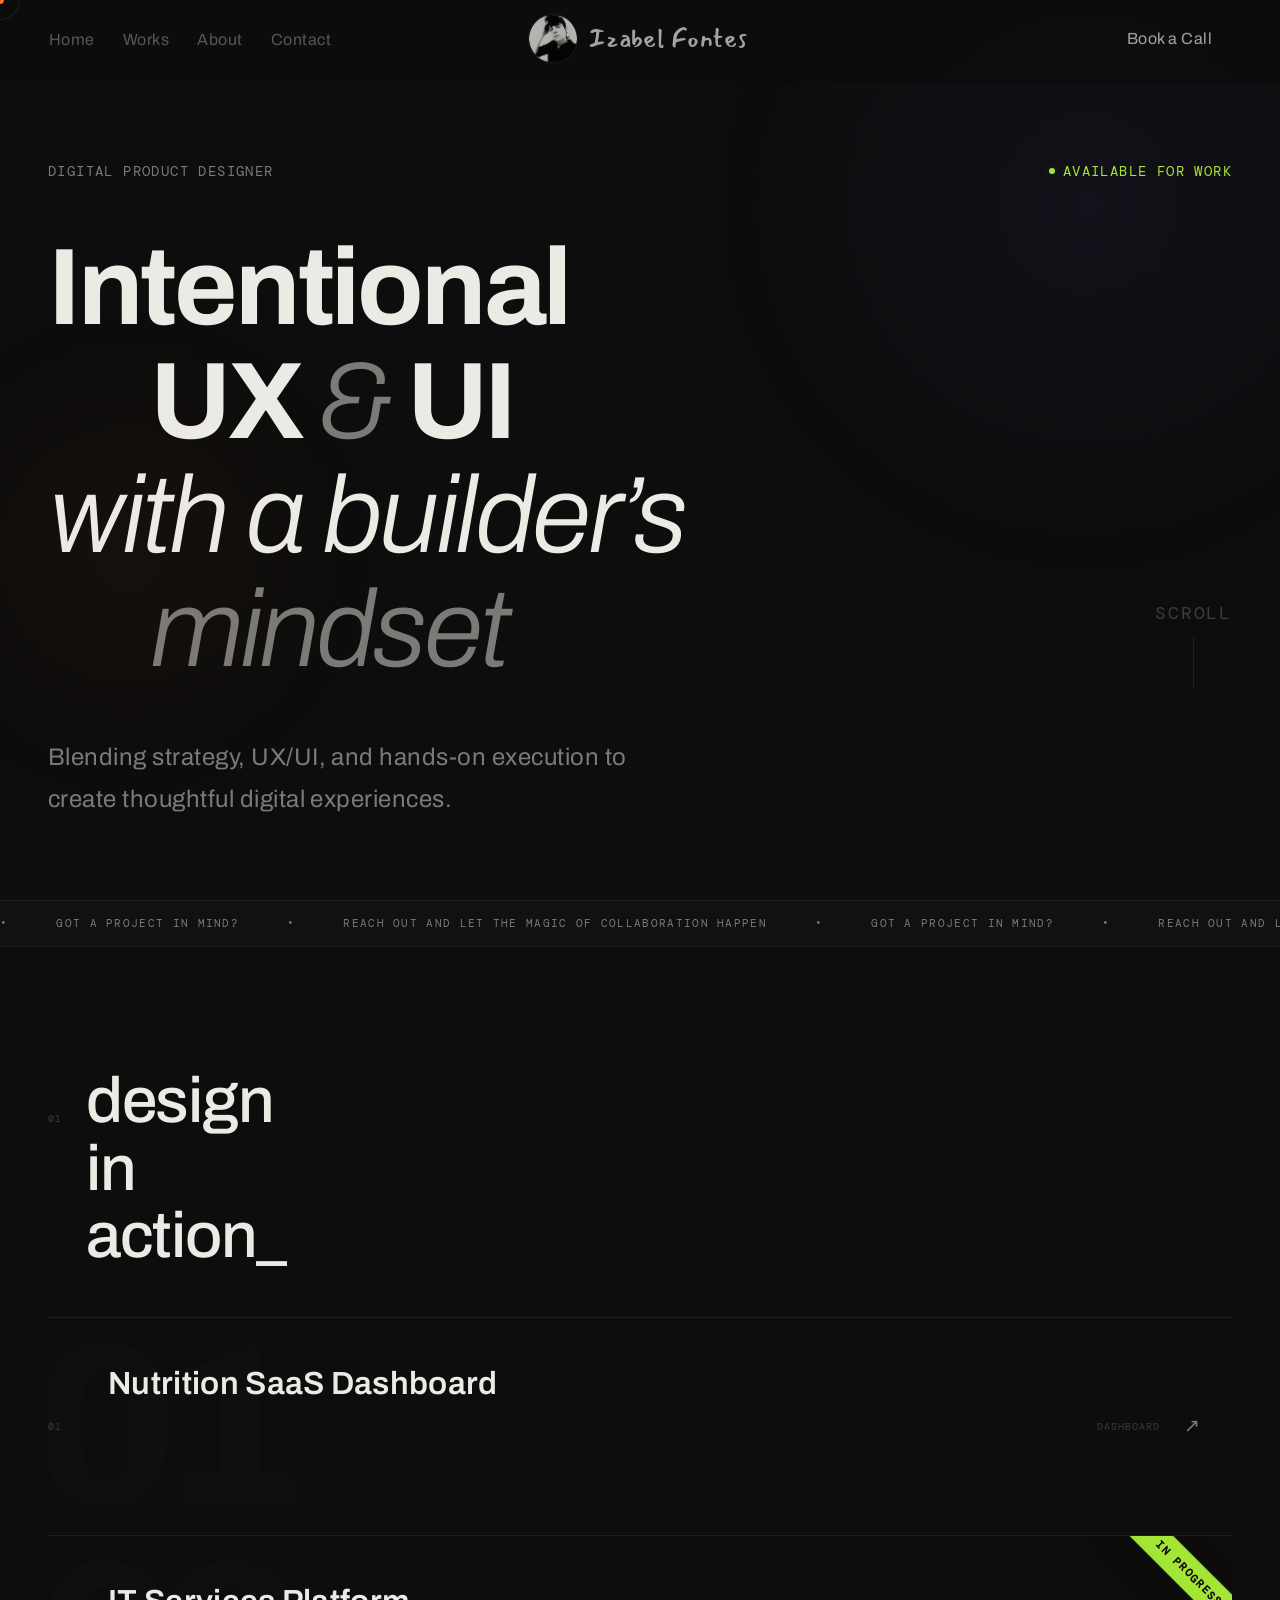
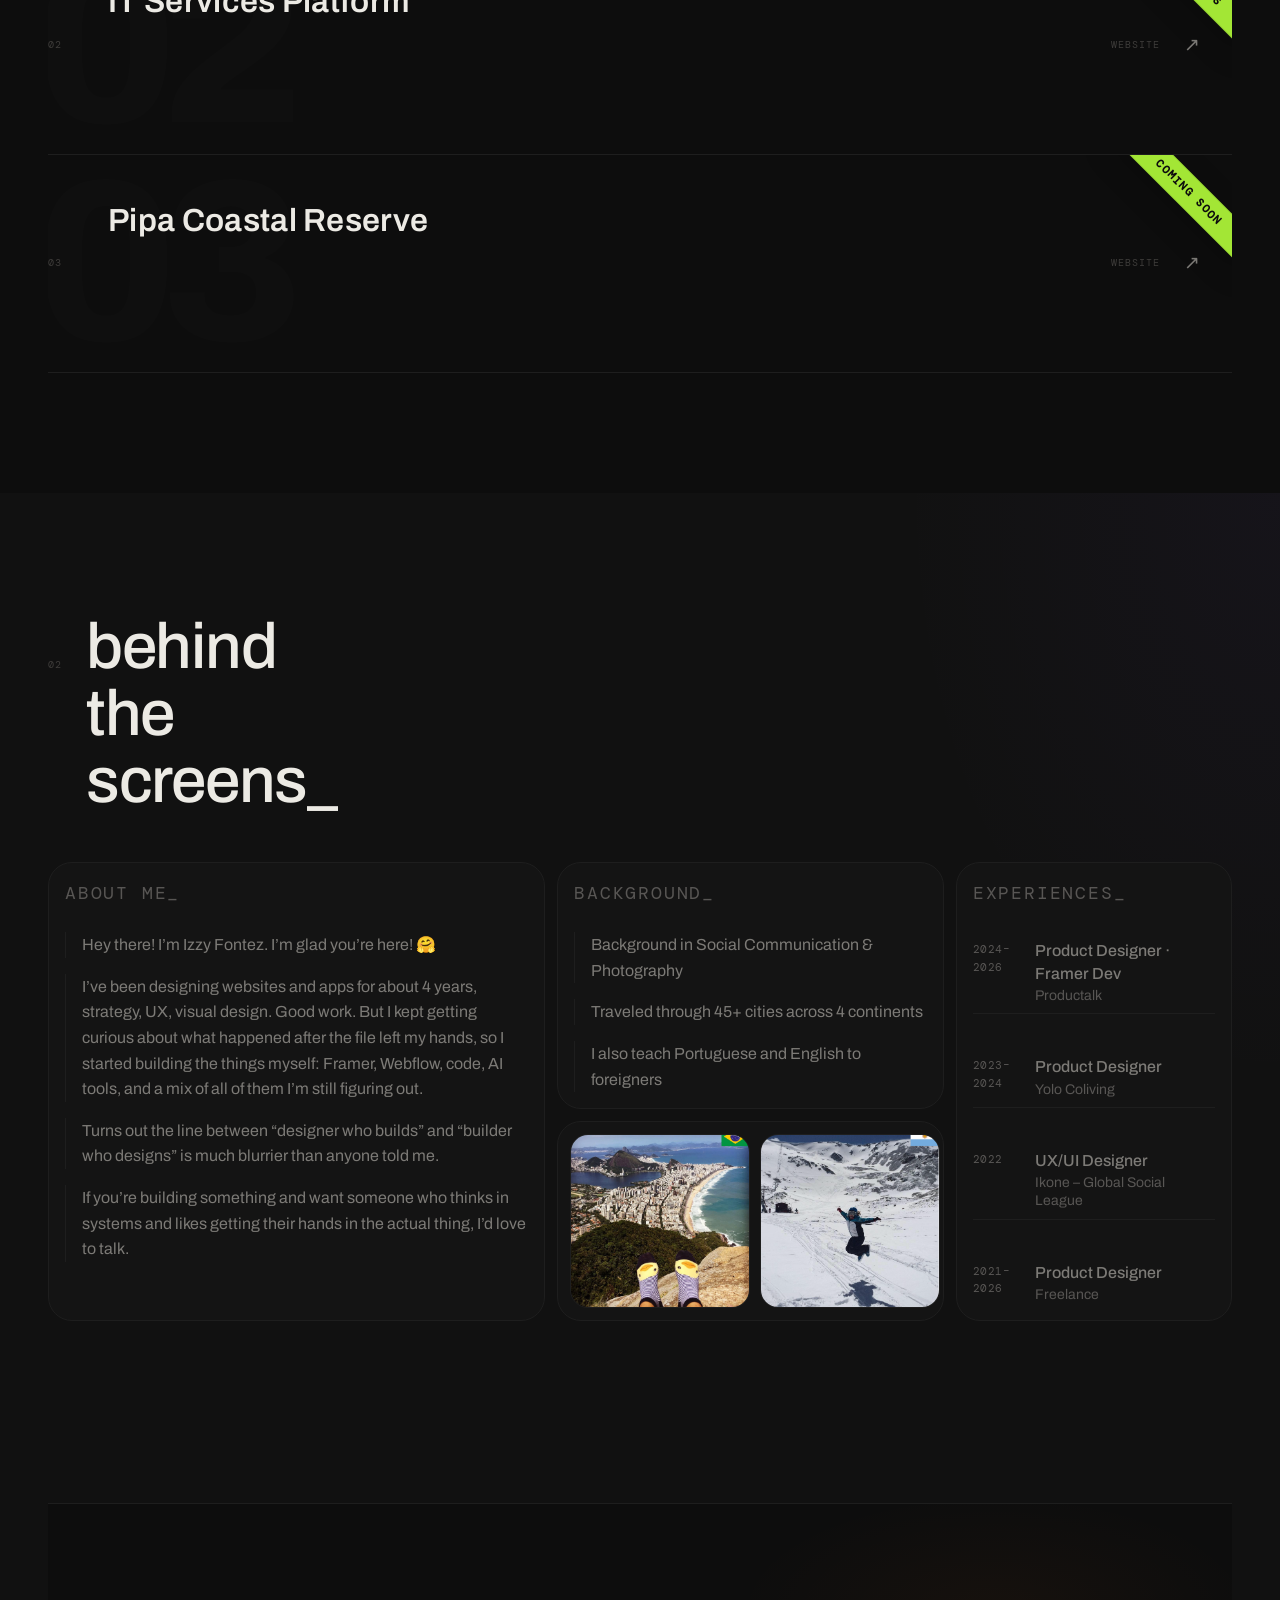
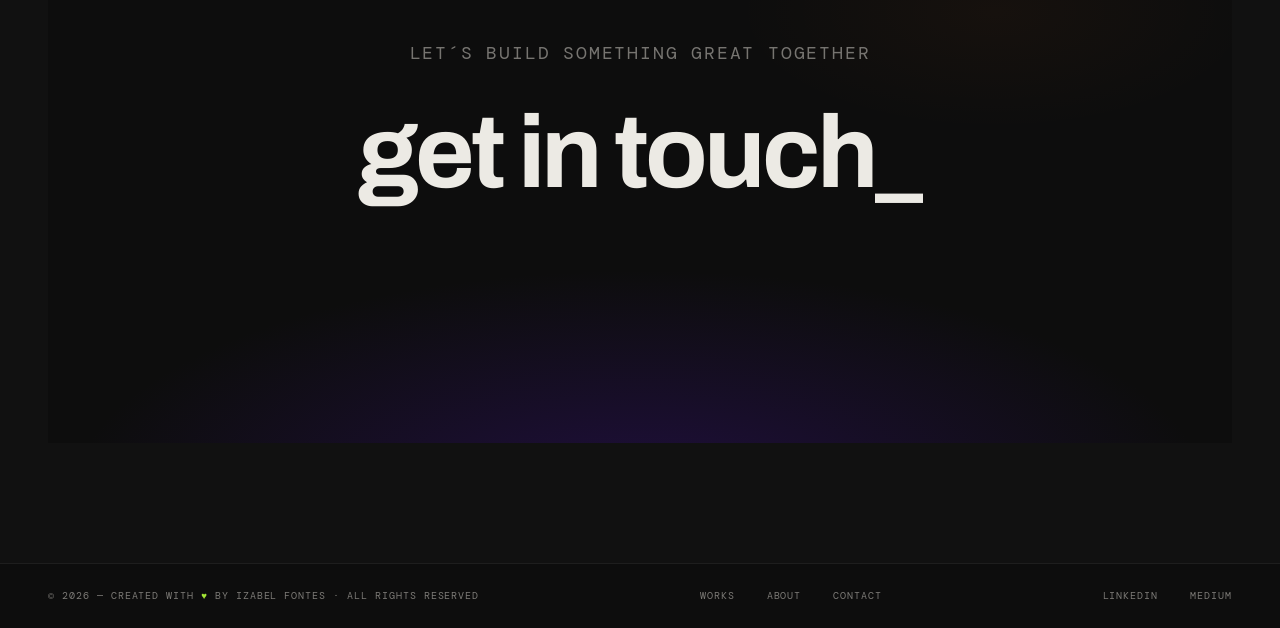
==== commit edf4b469: "feat: link Nutria case study to main portfolio showcase" ====
--- a/index.html
+++ b/index.html
@@ -169,7 +169,7 @@
       <div class="works-showcase">
 
         <!-- Work 01 -->
-        <a href="#" class="work-item" style="--item-glow: rgba(139, 92, 246, 0.12)">
+        <a href="Projects/nutria/nutria.html" class="work-item" style="--item-glow: rgba(139, 92, 246, 0.12)">
 
           <span class="work-item-bg-num" aria-hidden="true">01</span>
           <div class="work-item-visual northe-bg" aria-hidden="true"></div>
--- a/style.css
+++ b/style.css
@@ -1012,7 +1012,9 @@
 
 /* Project placeholder backgrounds — Design System colors */
 .northe-bg {
-  background: linear-gradient(135deg, #1a0b38 0%, #2e166a 40%, #8B5CF6 100%);
+  background: linear-gradient(135deg, rgba(26, 11, 56, 0.7) 0%, rgba(46, 22, 106, 0.3) 100%), url('assets/images/nutria_hero_image.png');
+  background-size: cover;
+  background-position: center;
 }
 
 .universal-bg {
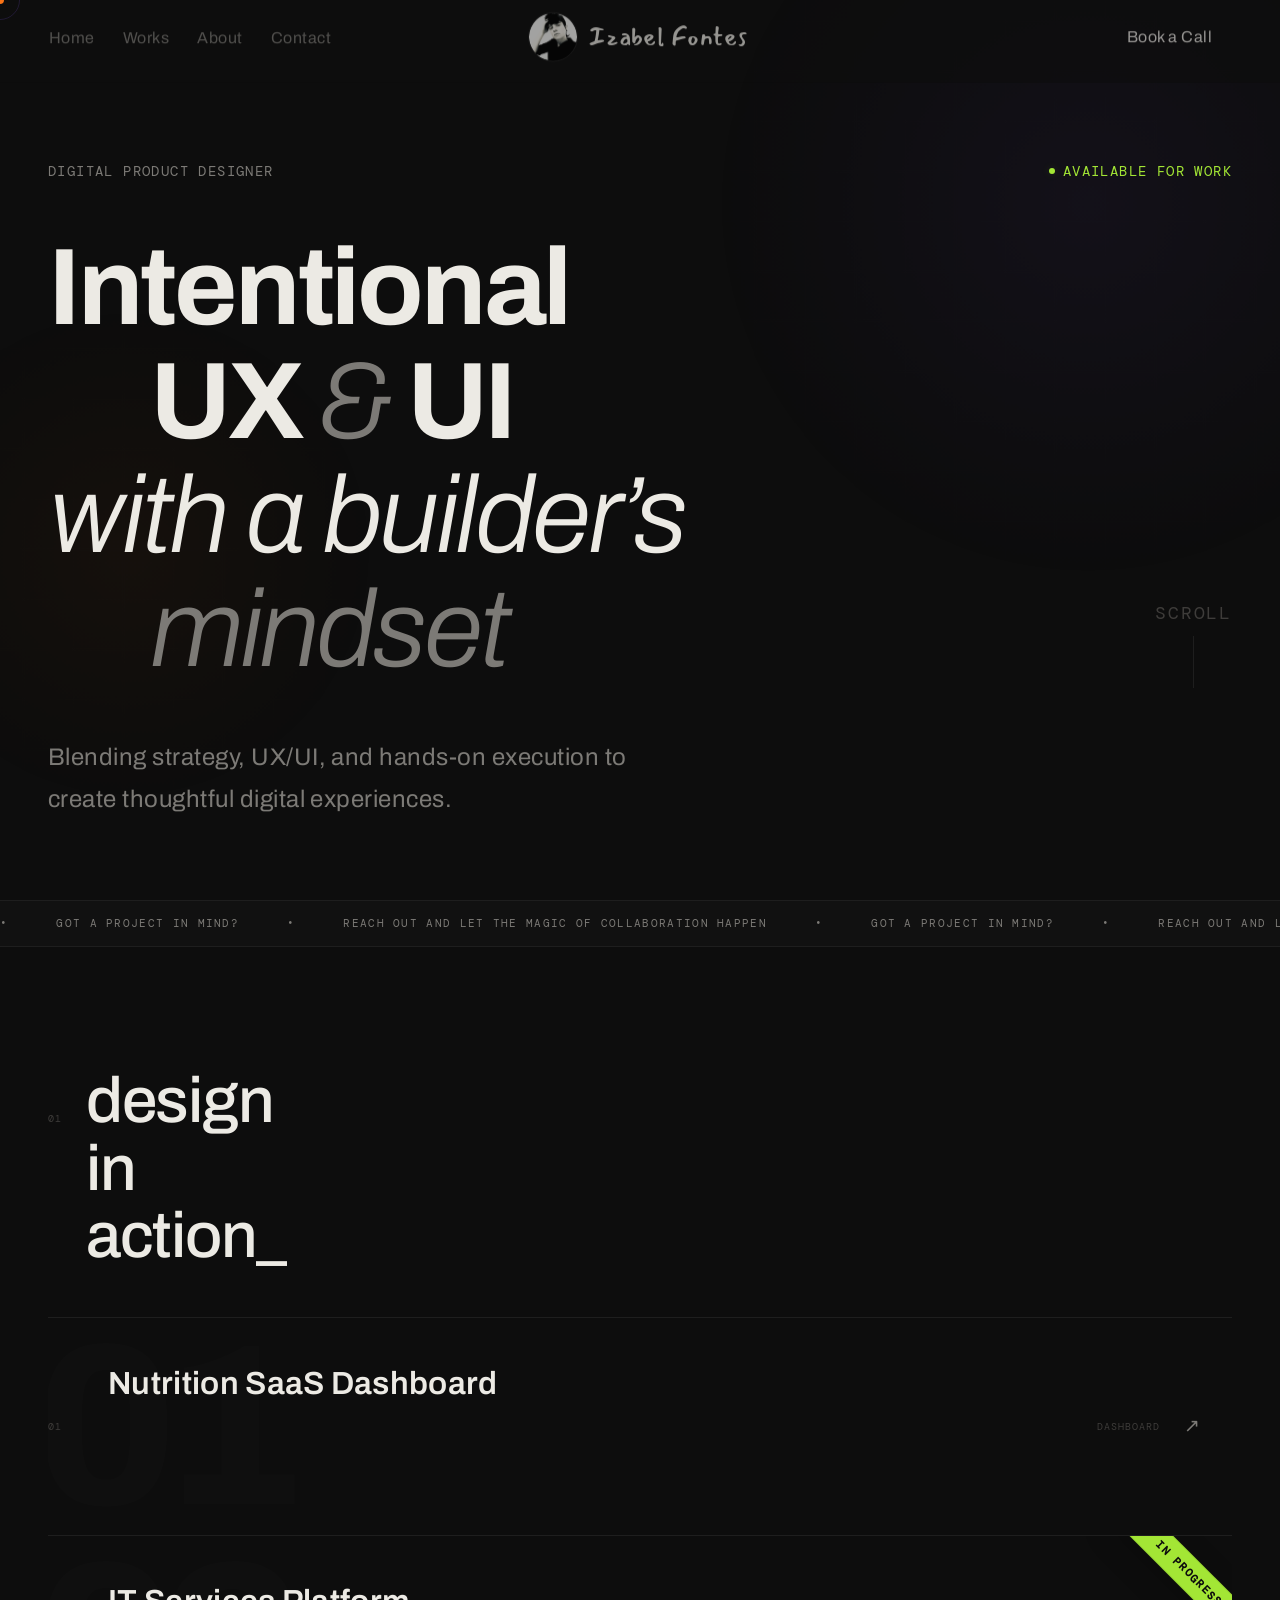
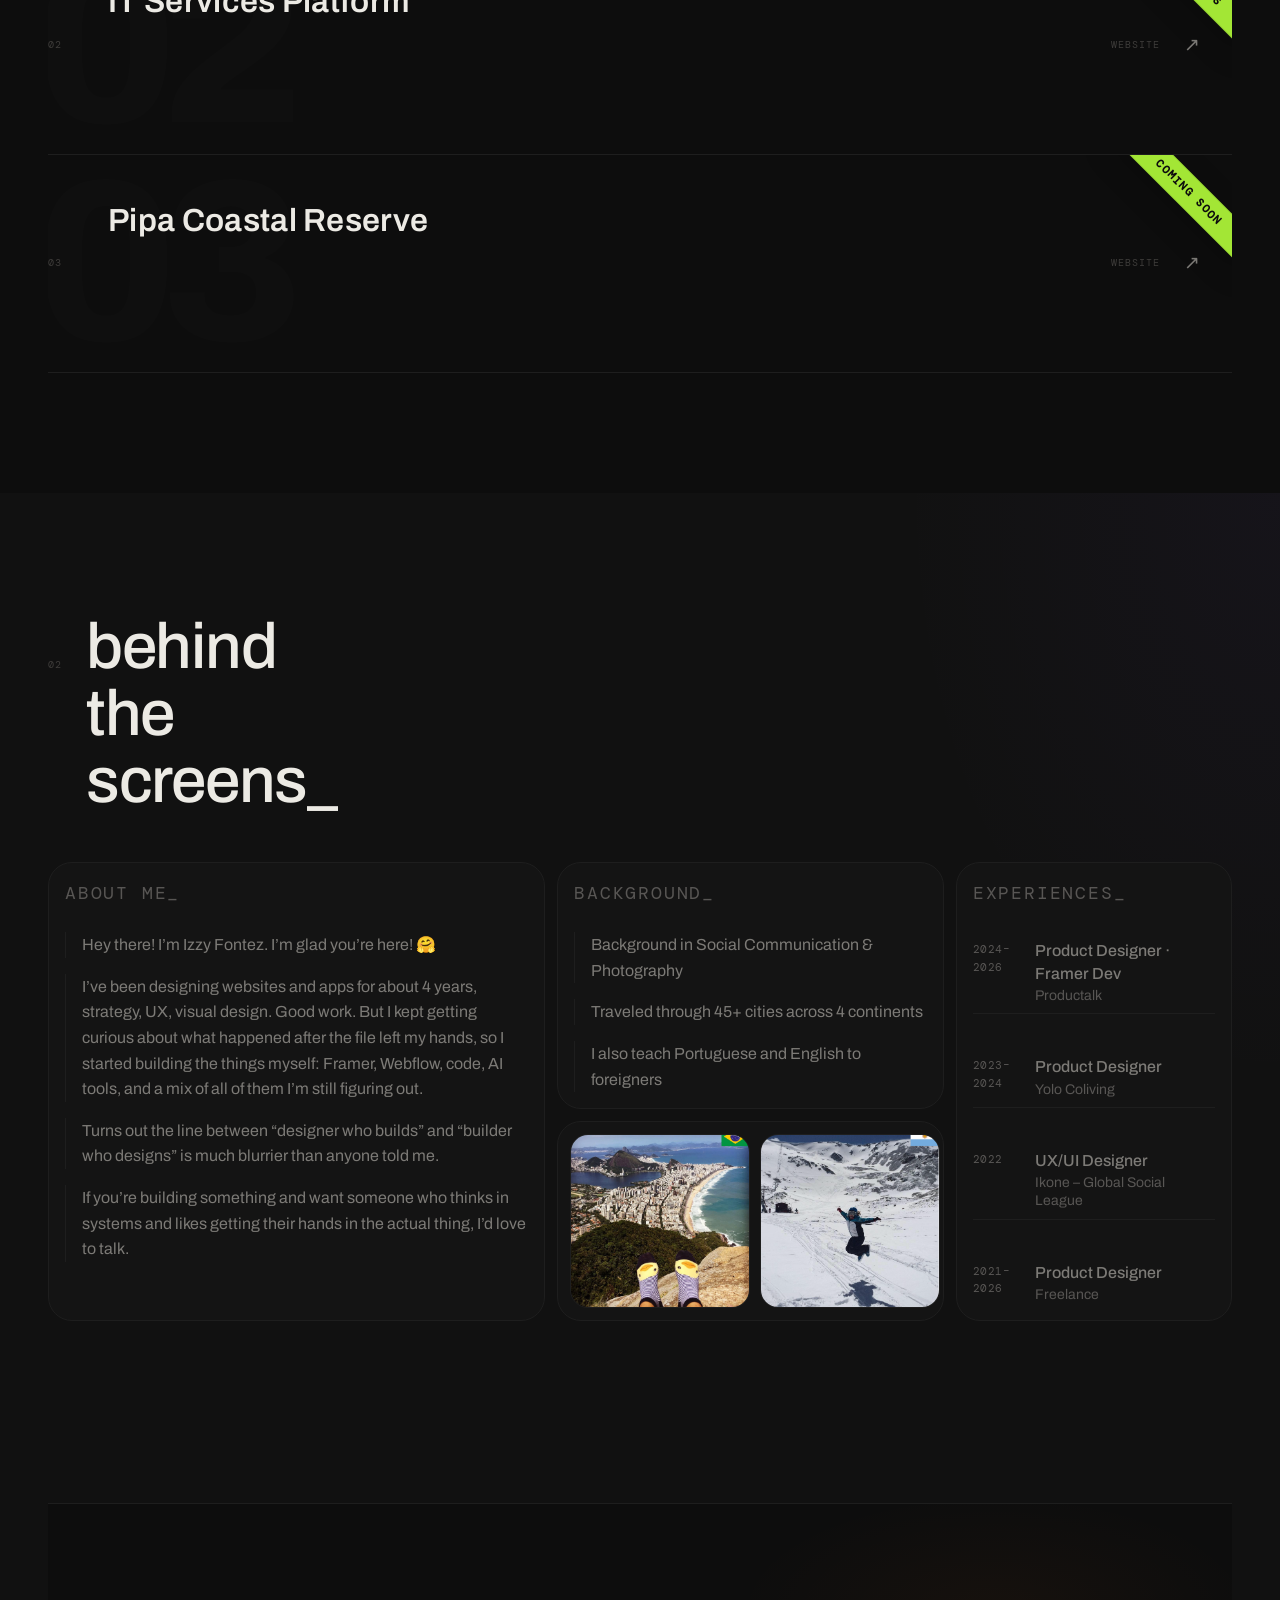
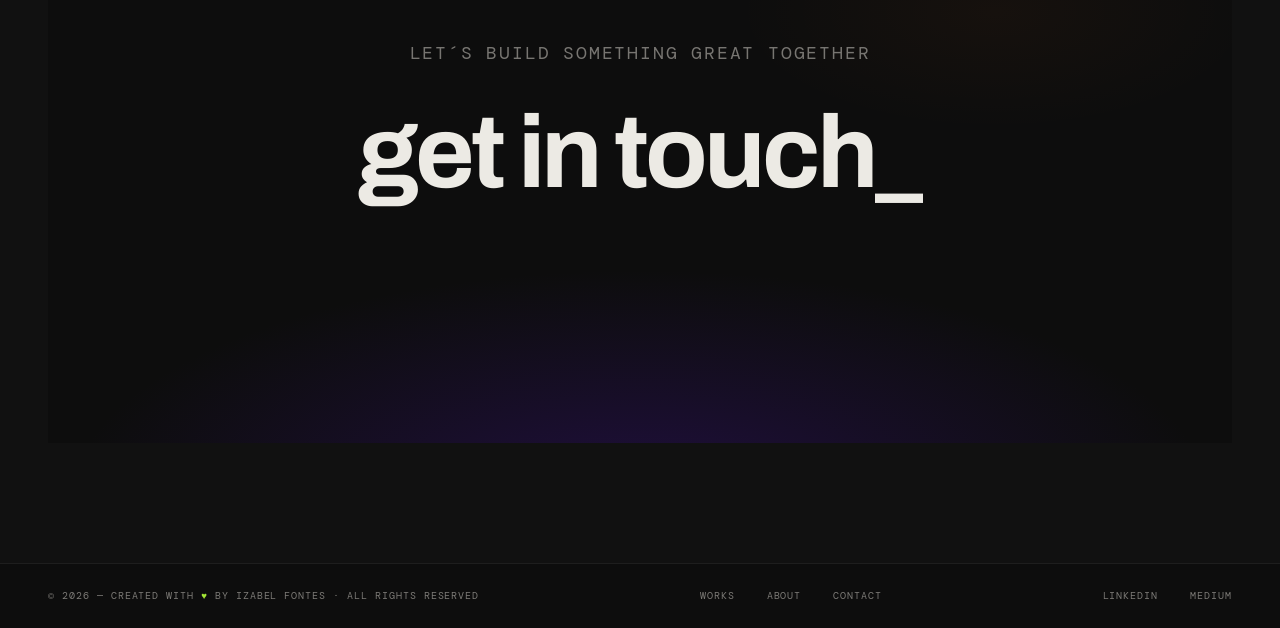
==== commit 30c547c8: "feat(portfolio): refine Nutria case study link path for better navigation" ====
--- a/index.html
+++ b/index.html
@@ -169,7 +169,7 @@
       <div class="works-showcase">
 
         <!-- Work 01 -->
-        <a href="Projects/nutria/nutria.html" class="work-item" style="--item-glow: rgba(139, 92, 246, 0.12)">
+        <a href="./Projects/nutria/nutria.html" class="work-item" style="--item-glow: rgba(139, 92, 246, 0.12)">
 
           <span class="work-item-bg-num" aria-hidden="true">01</span>
           <div class="work-item-visual northe-bg" aria-hidden="true"></div>
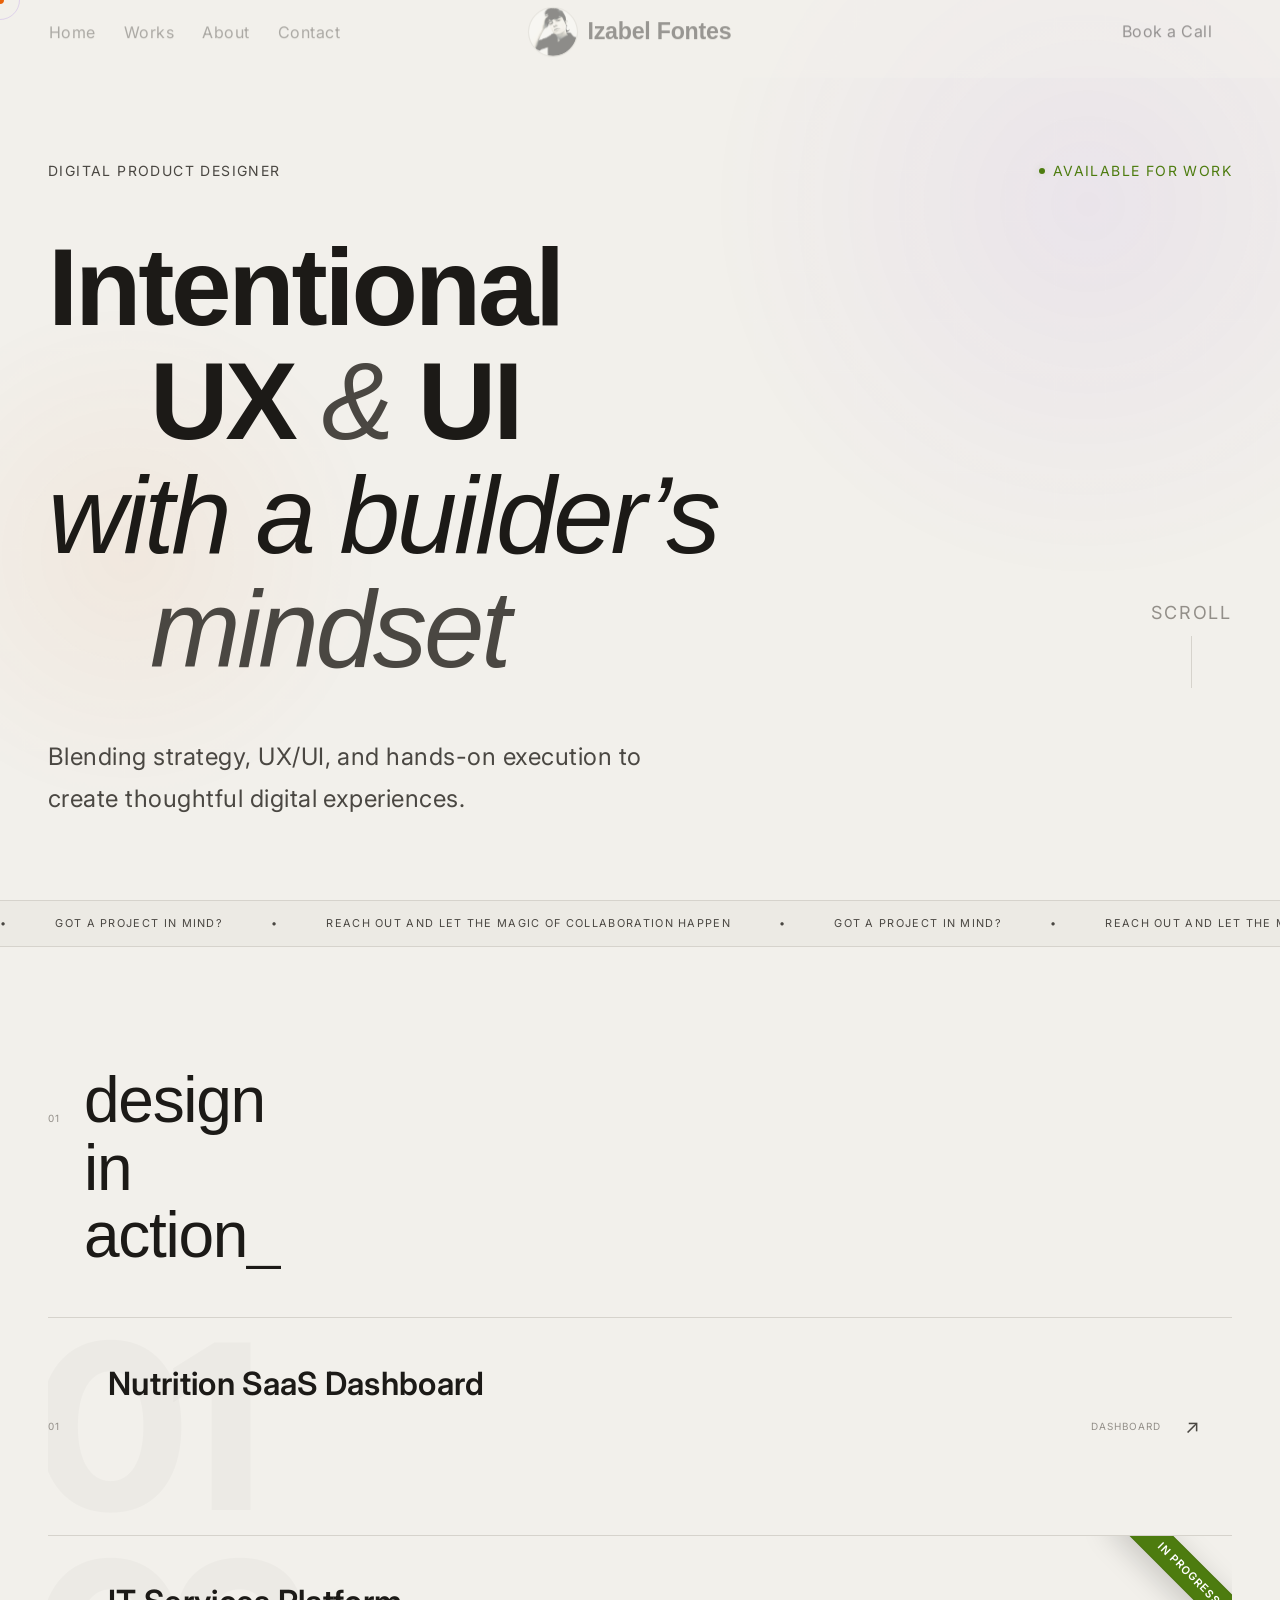
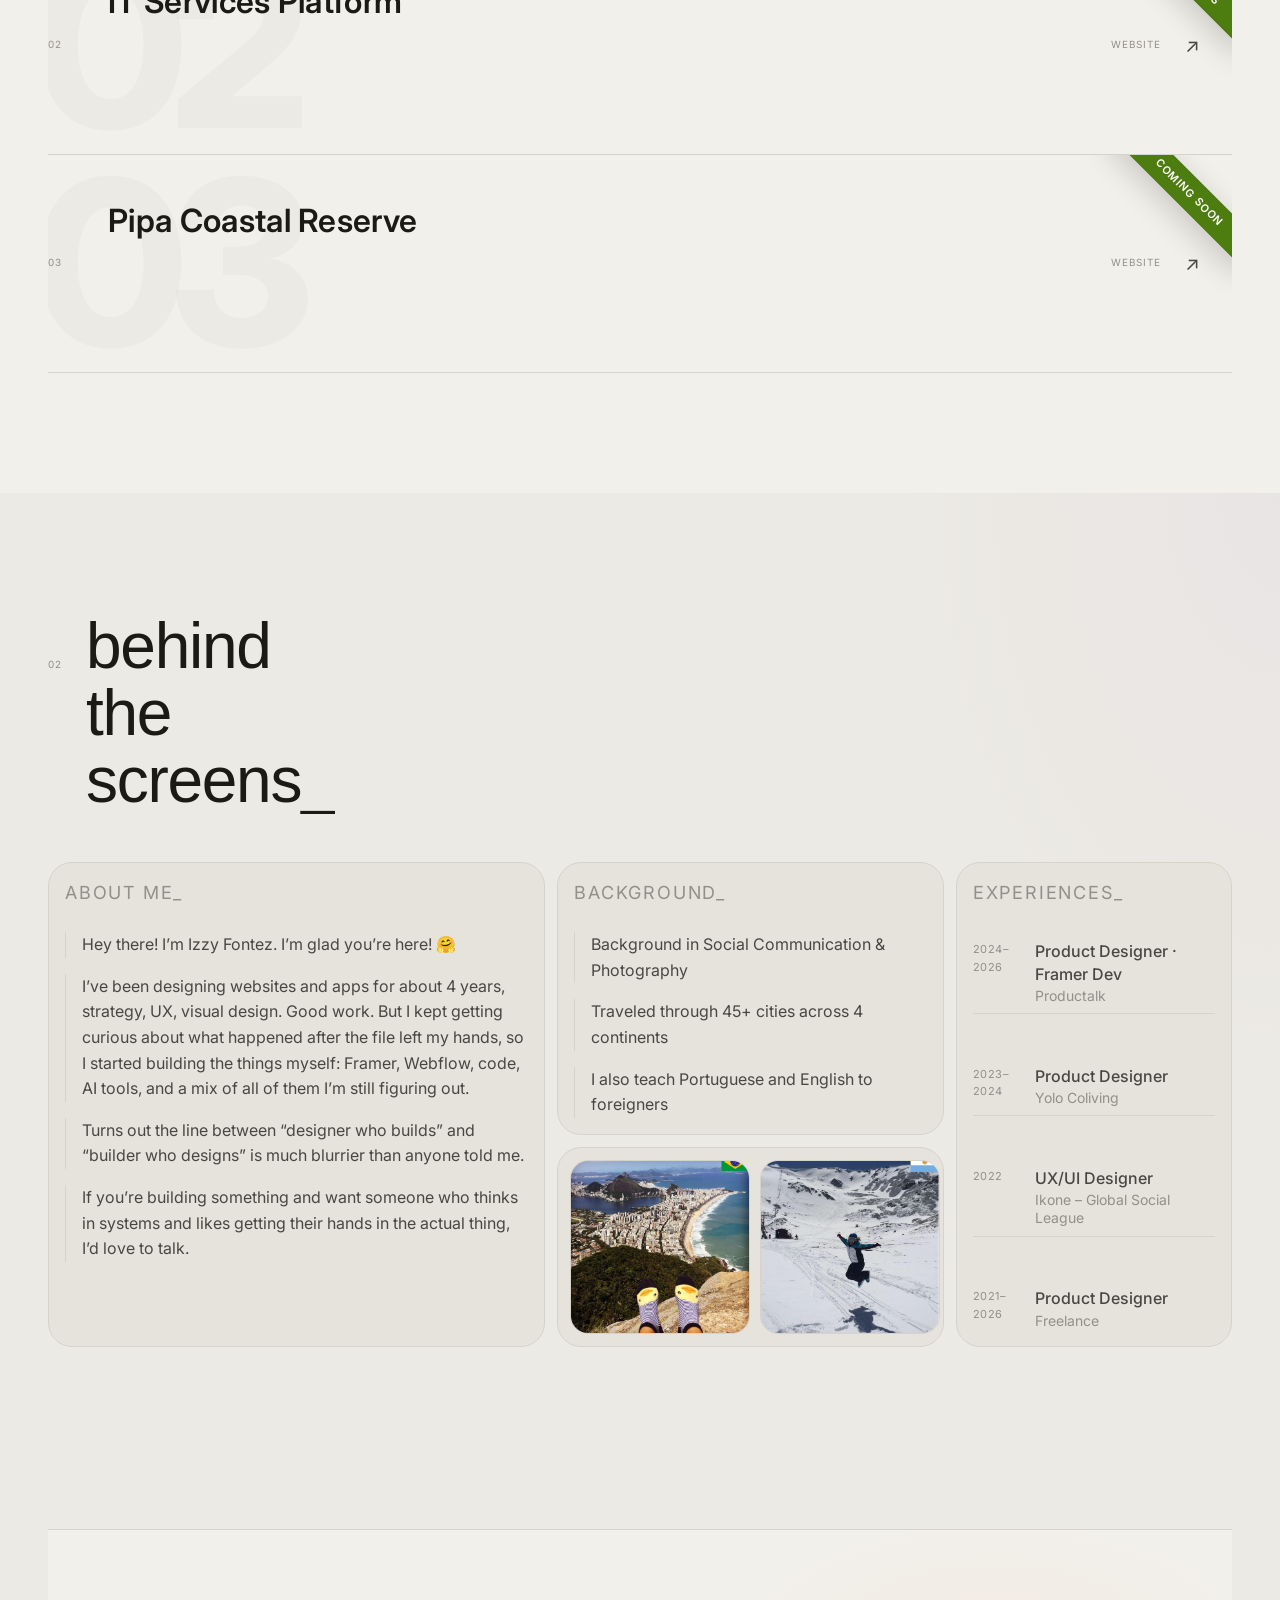
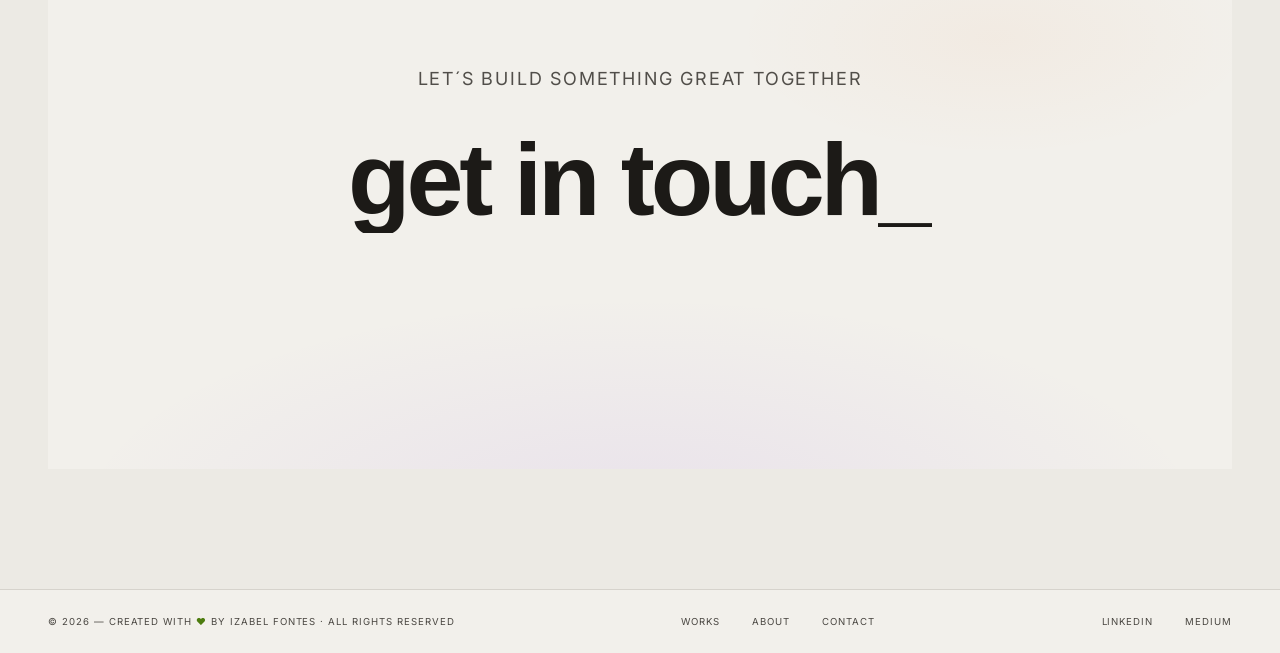
==== commit 5cbe67d0: "feat: migrate global portfolio to light mode + Inter/Helvetica Now - Root tokens: warm light-gray su" ====
--- a/index.html
+++ b/index.html
@@ -8,11 +8,11 @@
     content="Izabel Fontes — Digital Product Designer crafting strategic UX & UI for impactful digital products.">
   <title>Izabel Fontes — Digital Product Designer</title>
 
-  <!-- Fonts -->
+  <!-- Fonts: Inter (body/UI) · Helvetica Now (titles — system font) -->
   <link rel="preconnect" href="https://fonts.googleapis.com">
   <link rel="preconnect" href="https://fonts.gstatic.com" crossorigin>
   <link
-    href="https://fonts.googleapis.com/css2?family=Archivo:ital,wght@0,300;0,400;0,500;0,600;0,700;1,300;1,400&family=Cormorant+Garamond:ital,wght@0,400;0,500;1,400;1,500;1,600&family=DM+Mono:ital,wght@0,300;0,400;0,500;1,400&family=Mansalva&display=swap"
+    href="https://fonts.googleapis.com/css2?family=Inter:wght@300;400;500;600;700&display=swap"
     rel="stylesheet">
 
   <!-- GSAP -->
--- a/style.css
+++ b/style.css
@@ -1,29 +1,27 @@
 /* ============================================================
    DESIGN SYSTEM — Izabel Fontes Portfolio
-   Color Architecture v2 — Orange · Lime · Purple
+   Light Mode — Orange · Lime · Purple
    ============================================================ */
 
 :root {
-  /* === BASE SURFACES === */
-  --bg: #0D0D0D;
-  --bg-surface: #111111;
-  --bg-card: #141414;
-
-  /* === TEXT === */
-  --text: #ECEAE4;
-  --text-sec: #7C7A76;
-  --text-muted: #3E3C3A;
-  --border: #1E1E1E;
+  /* === BASE SURFACES — warm light gray === */
+  --bg:         #F2F0EB;
+  --bg-surface: #ECEAE4;
+  --bg-card:    #E5E3DC;
+
+  /* === TEXT — warm grays, never pure black === */
+  --text:       #1C1A17;
+  --text-sec:   #4A4742;
+  --text-muted: #938F89;
+  --border:     #D6D3CC;
 
   /* -------------------------------------------------------
      PRIMARY — ORANGE
-     Main brand color. Use for primary emphasis, active
-     states, key highlights, selected UI moments.
   ------------------------------------------------------- */
-  --orange: #F97316;
-  --orange-dim: rgba(249, 115, 22, 0.20);
-  --orange-low: rgba(249, 115, 22, 0.07);
-  --orange-glow: rgba(249, 115, 22, 0.30);
+  --orange: #E8620A;
+  --orange-dim: rgba(232, 98, 10, 0.20);
+  --orange-low: rgba(232, 98, 10, 0.07);
+  --orange-glow: rgba(232, 98, 10, 0.25);
 
   /* Semantic alias */
   --accent: var(--orange);
@@ -31,23 +29,24 @@
   --accent-low: var(--orange-low);
 
   /* -------------------------------------------------------
-     LIME GREEN — MICRO ACCENT / SIGNAL
+     LIME GREEN — adjusted for light background
   ------------------------------------------------------- */
-  --lime: #A3E635;
-  --lime-dim: rgba(163, 230, 53, 0.16);
-  --lime-low: rgba(163, 230, 53, 0.06);
+  --lime: #4D7C0F;
+  --lime-dim: rgba(77, 124, 15, 0.16);
+  --lime-low: rgba(77, 124, 15, 0.06);
 
   /* -------------------------------------------------------
      PURPLE — DEPTH / ATMOSPHERE
   ------------------------------------------------------- */
-  --purple: #8B5CF6;
-  --purple-dim: rgba(139, 92, 246, 0.16);
-  --purple-low: rgba(139, 92, 246, 0.06);
-  --purple-atm: rgba(46, 16, 100, 0.55);
+  --purple: #7C3AED;
+  --purple-dim: rgba(124, 58, 237, 0.16);
+  --purple-low: rgba(124, 58, 237, 0.06);
+  --purple-atm: rgba(124, 58, 237, 0.08);
 
   /* Typography */
-  --font: 'Archivo', sans-serif;
-  --font-mono: 'DM Mono', monospace;
+  --font:         'Inter', system-ui, sans-serif;
+  --font-mono:    'Inter', system-ui, sans-serif;
+  --font-display: 'Helvetica Now', 'Helvetica Neue', Helvetica, Arial, sans-serif;
 
   /* Spacing (8pt scale) */
   --s1: 8px;
@@ -241,23 +240,21 @@
     box-shadow 0.4s ease;
 }
 
-/* Scrolled: floating island — substantial, not compressed */
+/* Scrolled: floating island — light glass */
 #nav.scrolled {
   top: 14px;
   left: 24px;
   right: 24px;
   padding: 18px 28px;
-  /* keeps it near 70px tall */
   border-radius: 100px;
-  background: rgba(11, 11, 11, 0.90);
+  background: rgba(242, 240, 235, 0.92);
   backdrop-filter: blur(32px);
   -webkit-backdrop-filter: blur(32px);
-  border-color: rgba(255, 255, 255, 0.05);
+  border-color: var(--border);
   box-shadow:
-    0 1px 0 rgba(255, 255, 255, 0.05) inset,
-    0 2px 0 rgba(139, 92, 246, 0.06) inset,
-    0 12px 40px rgba(0, 0, 0, 0.5),
-    0 1px 0 rgba(255, 255, 255, 0.02);
+    0 1px 0 rgba(255, 255, 255, 0.6) inset,
+    0 12px 40px rgba(0, 0, 0, 0.08),
+    0 2px 8px rgba(0, 0, 0, 0.04);
 }
 
 /* --- Left: nav links --- */
@@ -383,11 +380,11 @@
 */
 .nav-name {
   position: absolute;
-  font-family: 'Mansalva', cursive;
-  font-size: 1.55rem;
-  font-weight: 500;
+  font-family: var(--font-display);
+  font-size: 1.45rem;
+  font-weight: 700;
   color: var(--text);
-  letter-spacing: 0.01em;
+  letter-spacing: -0.01em;
   white-space: nowrap;
   line-height: 1;
   opacity: 1;
@@ -527,7 +524,7 @@
 .hero-orb-1 {
   width: 60vw;
   height: 60vw;
-  background: radial-gradient(ellipse, rgba(139, 92, 246, 0.055) 0%, transparent 70%);
+  background: radial-gradient(ellipse, rgba(124, 58, 237, 0.06) 0%, transparent 70%);
   top: -20%;
   right: -15%;
   animation-delay: 0s;
@@ -536,7 +533,7 @@
 .hero-orb-2 {
   width: 40vw;
   height: 40vw;
-  background: radial-gradient(ellipse, rgba(249, 115, 22, 0.04) 0%, transparent 70%);
+  background: radial-gradient(ellipse, rgba(232, 98, 10, 0.05) 0%, transparent 70%);
   bottom: 10%;
   left: -10%;
   animation-delay: -6s;
@@ -610,6 +607,7 @@
 
 .hero-title {
   font-size: clamp(3.2rem, 8.5vw, 10rem);
+  font-family: var(--font-display);
   font-weight: 700;
   letter-spacing: -0.03em;
   line-height: 0.95;
@@ -757,6 +755,7 @@
 
 .section-title {
   font-size: 4rem;
+  font-family: var(--font-display);
   font-weight: 500;
   letter-spacing: -0.020em;
   line-height: 1;
@@ -816,7 +815,7 @@
   text-transform: uppercase;
   line-height: 1;
 
-  color: #0d0d0d;
+  color: #fff;
   background: var(--lime);
   border: 1px solid rgba(0, 0, 0, 0.08);
 
@@ -862,7 +861,7 @@
   transform: translateY(-50%);
   font-size: 18vw;
   font-weight: 800;
-  color: rgba(255, 255, 255, 0.012);
+  color: rgba(0, 0, 0, 0.025);
   letter-spacing: -0.08em;
   line-height: 1;
   pointer-events: none;
@@ -873,7 +872,7 @@
 }
 
 .work-item:hover .work-item-bg-num {
-  color: rgba(255, 255, 255, 0.026);
+  color: rgba(0, 0, 0, 0.045);
   transform: translateY(-50%) scale(1.015);
 }
 
@@ -901,7 +900,7 @@
   width: 46%;
   background: linear-gradient(90deg,
       var(--bg) 0%,
-      rgba(13, 13, 13, 0.85) 22%,
+      rgba(242, 240, 235, 0.85) 22%,
       transparent 50%);
   z-index: 3;
   pointer-events: none;
@@ -1076,7 +1075,7 @@
 
 .bento-card-label {
   display: block;
-  color: #585654;
+  color: var(--text-muted);
   margin-bottom: var(--s3);
   flex-shrink: 0;
 }
@@ -1204,7 +1203,7 @@
 
 .bento-exp-year {
   font-size: 11px;
-  color: #585654;
+  color: var(--text-muted);
   width: 46px;
   flex-shrink: 0;
   padding-top: 1px;
@@ -1220,7 +1219,7 @@
 
 .bento-exp-co {
   font-size: 14px;
-  color: #585654;
+  color: var(--text-muted);
   margin-top: 2px;
   line-height: 1.3;
 }
@@ -1362,13 +1361,13 @@
   background: var(--bg);
 }
 
-/* Rich atmospheric gradient */
+/* Subtle atmospheric gradient for light mode */
 .contact-atmosphere {
   position: absolute;
   inset: 0;
   background:
     radial-gradient(ellipse 80% 70% at 50% 110%, var(--purple-atm) 0%, transparent 60%),
-    radial-gradient(ellipse 40% 40% at 80% 20%, rgba(249, 115, 22, 0.04) 0%, transparent 55%);
+    radial-gradient(ellipse 40% 40% at 80% 20%, rgba(232, 98, 10, 0.04) 0%, transparent 55%);
   pointer-events: none;
   z-index: 0;
 }
@@ -1388,6 +1387,7 @@
 
 .contact-title {
   font-size: clamp(3rem, 8vw, 8.5rem);
+  font-family: var(--font-display);
   font-weight: 700;
   letter-spacing: -0.04em;
   line-height: 0.95;
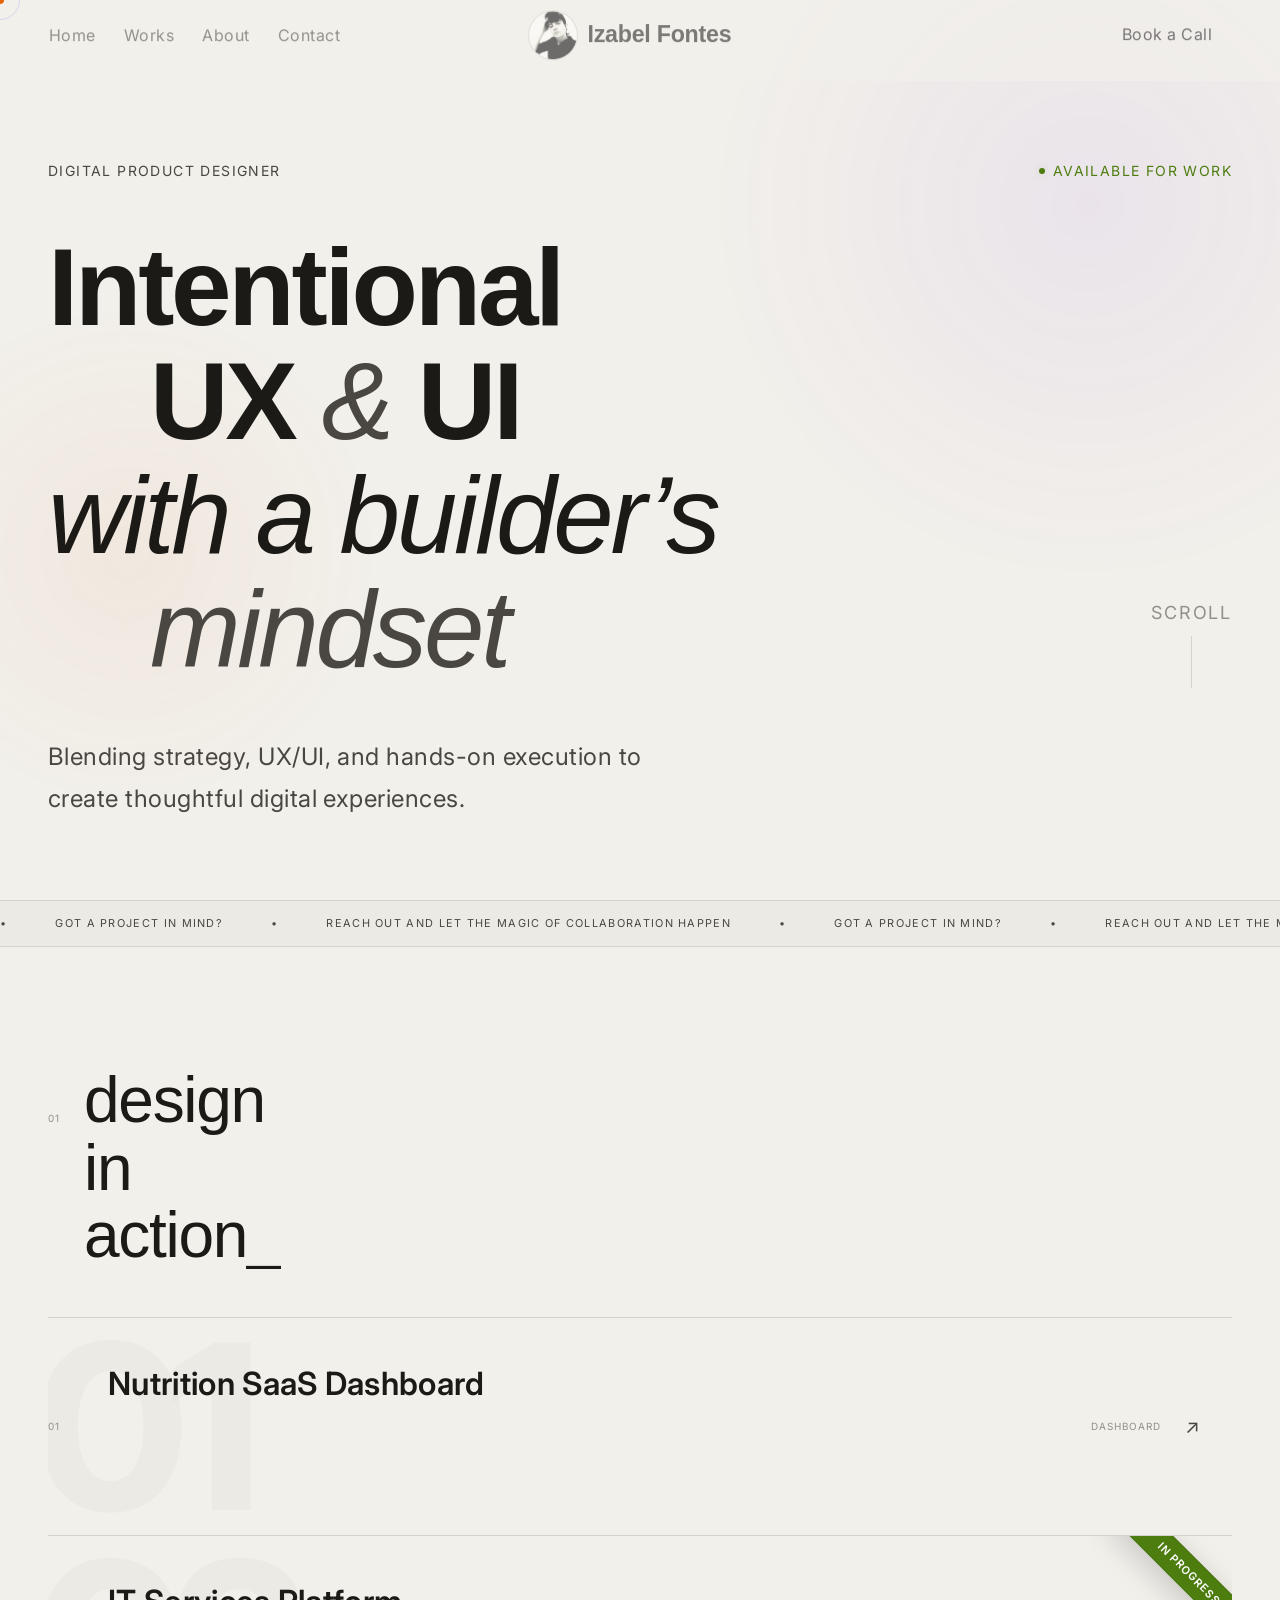
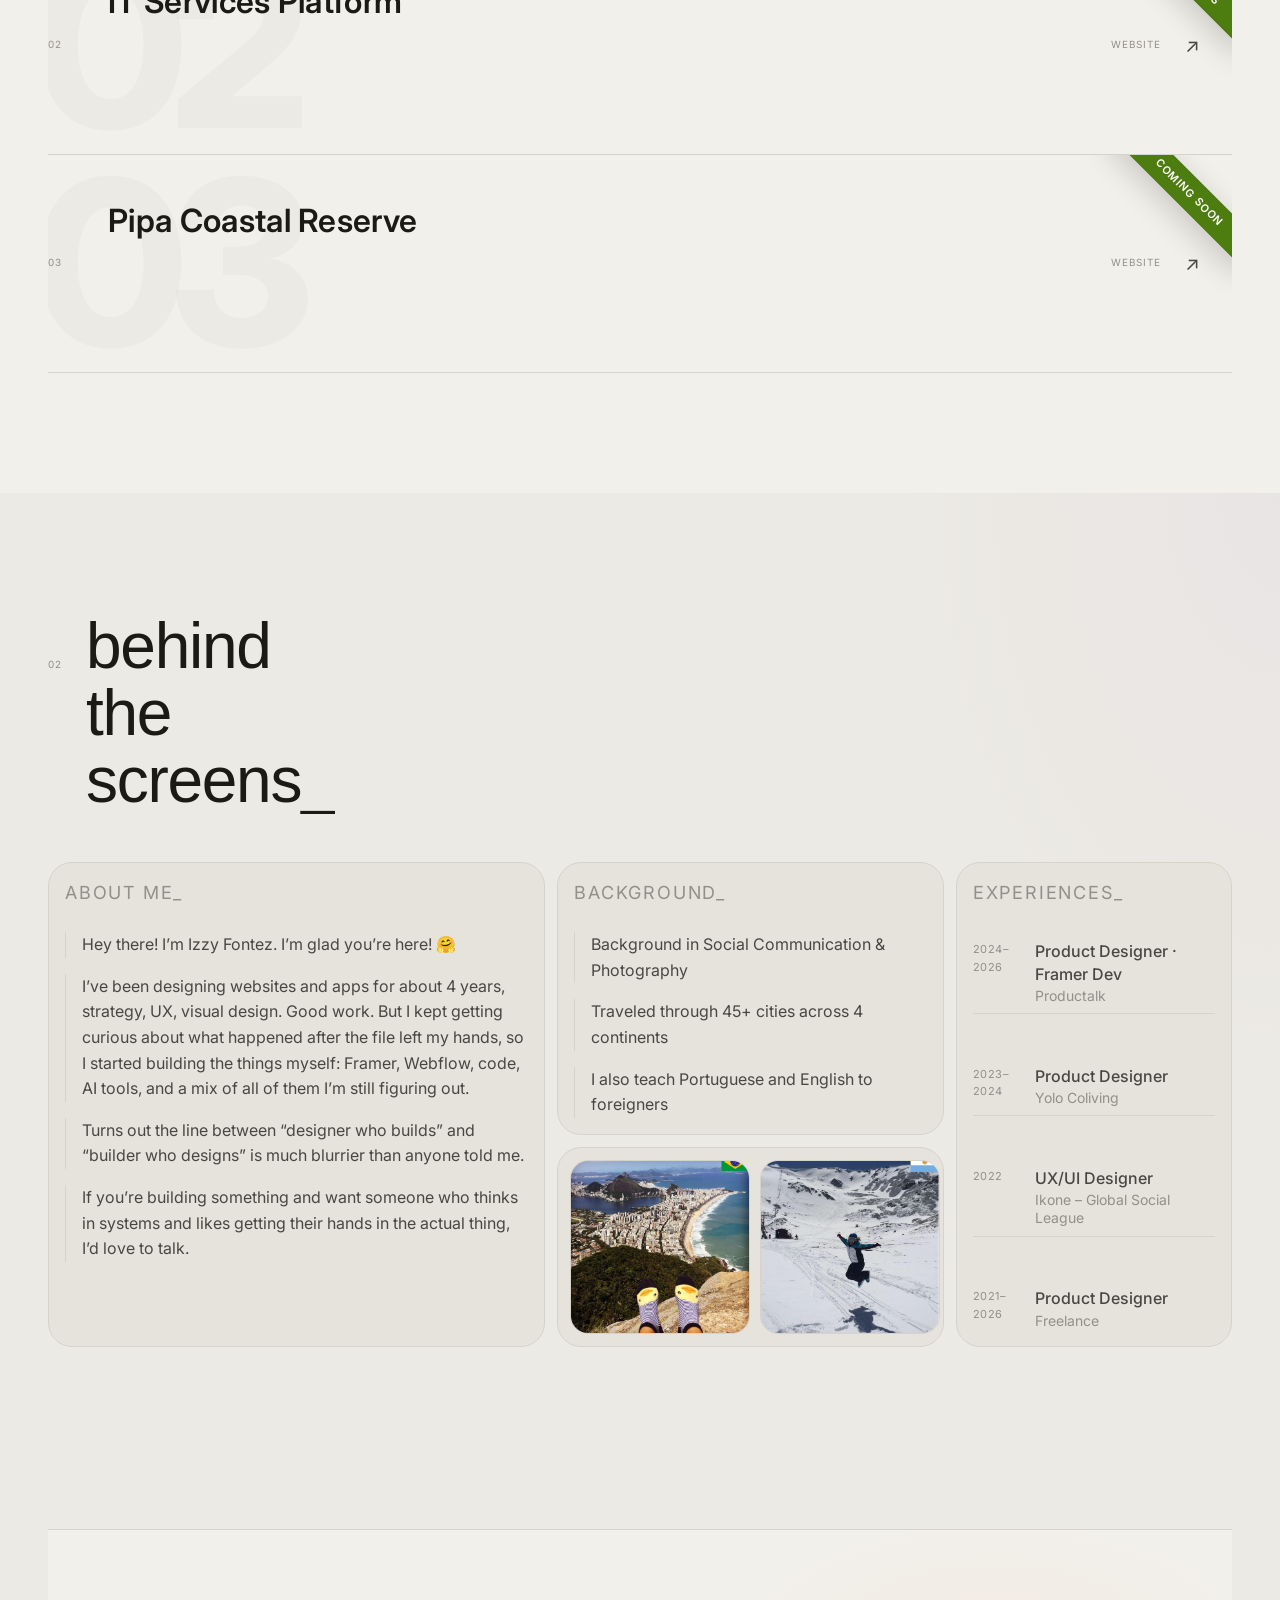
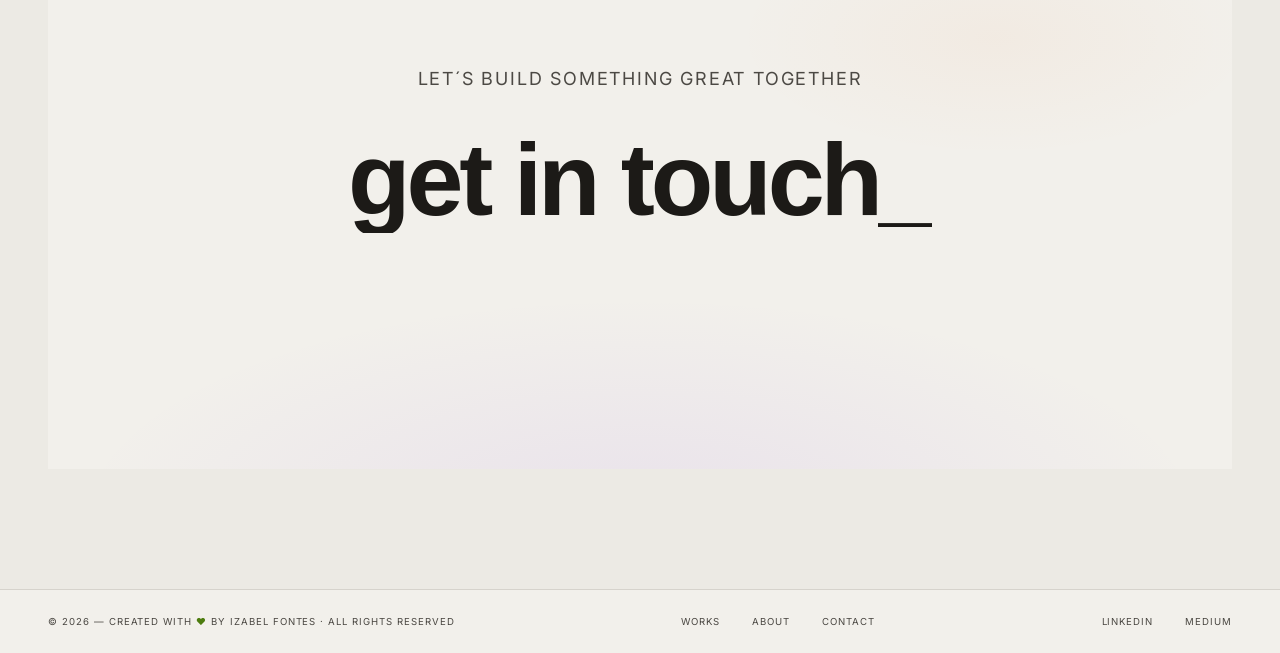
==== commit 15ed9b6b: "fix(home): update image paths" ====
--- a/index.html
+++ b/index.html
@@ -57,7 +57,7 @@
       <div class="nav-brand">
         <div class="nav-photo">
           <!-- Replace src with your photo path, e.g. ./assets/photo.jpg -->
-          <img src="images/izzy.png" alt="Izabel Fontes">
+          <img src="assets/images/izzy.png" alt="Izabel Fontes">
         </div>
         <div class="nav-text-swap">
           <span class="nav-name">Izabel Fontes</span>
@@ -284,30 +284,30 @@
         <!-- photos -->
         <div class="bento-card bento-photos reveal reveal-delay-3">
           <div class="bento-photo-strip">
-            <div class="bento-photo-item"><img src="images/brasil.png" alt="brasil"></div>
-            <div class="bento-photo-item"><img src="images/argentina.png" alt="argentina"></div>
-            <div class="bento-photo-item"><img src="images/brelgium.png" alt="belgium"></div>
-            <div class="bento-photo-item"><img src="images/caribbena.png" alt="caribbena"></div>
-            <div class="bento-photo-item"><img src="images/norway.png" alt="norway"></div>
-            <div class="bento-photo-item"><img src="images/Portugal.png" alt="Portugal"></div>
-            <div class="bento-photo-item"><img src="images/tcheca.png" alt="tcheca"></div>
-            <div class="bento-photo-item"><img src="images/estonia.png" alt="estonia"></div>
-            <div class="bento-photo-item"><img src="images/finland.png" alt="finland"></div>
-            <div class="bento-photo-item"><img src="images/germany.png" alt="germany"></div>
-            <div class="bento-photo-item"><img src="images/mexico.png" alt="mexico"></div>
+            <div class="bento-photo-item"><img src="assets/images/brasil.png" alt="brasil"></div>
+            <div class="bento-photo-item"><img src="assets/images/argentina.png" alt="argentina"></div>
+            <div class="bento-photo-item"><img src="assets/images/brelgium.png" alt="belgium"></div>
+            <div class="bento-photo-item"><img src="assets/images/caribbena.png" alt="caribbena"></div>
+            <div class="bento-photo-item"><img src="assets/images/norway.png" alt="norway"></div>
+            <div class="bento-photo-item"><img src="assets/images/Portugal.png" alt="Portugal"></div>
+            <div class="bento-photo-item"><img src="assets/images/tcheca.png" alt="tcheca"></div>
+            <div class="bento-photo-item"><img src="assets/images/estonia.png" alt="estonia"></div>
+            <div class="bento-photo-item"><img src="assets/images/finland.png" alt="finland"></div>
+            <div class="bento-photo-item"><img src="assets/images/germany.png" alt="germany"></div>
+            <div class="bento-photo-item"><img src="assets/images/mexico.png" alt="mexico"></div>
 
             <!-- duplicated for seamless loop -->
-            <div class="bento-photo-item"><img src="images/brasil.png" alt="brasil"></div>
-            <div class="bento-photo-item"><img src="images/argentina.png" alt="argentina"></div>
-            <div class="bento-photo-item"><img src="images/brelgium.png" alt="belgium"></div>
-            <div class="bento-photo-item"><img src="images/caribbena.png" alt="caribbena"></div>
-            <div class="bento-photo-item"><img src="images/norway.png" alt="norway"></div>
-            <div class="bento-photo-item"><img src="images/Portugal.png" alt="Portugal"></div>
-            <div class="bento-photo-item"><img src="images/tcheca.png" alt="tcheca"></div>
-            <div class="bento-photo-item"><img src="images/estonia.png" alt="estonia"></div>
-            <div class="bento-photo-item"><img src="images/finland.png" alt="finland"></div>
-            <div class="bento-photo-item"><img src="images/germany.png" alt="germany"></div>
-            <div class="bento-photo-item"><img src="images/mexico.png" alt="mexico"></div>
+            <div class="bento-photo-item"><img src="assets/images/brasil.png" alt="brasil"></div>
+            <div class="bento-photo-item"><img src="assets/images/argentina.png" alt="argentina"></div>
+            <div class="bento-photo-item"><img src="assets/images/brelgium.png" alt="belgium"></div>
+            <div class="bento-photo-item"><img src="assets/images/caribbena.png" alt="caribbena"></div>
+            <div class="bento-photo-item"><img src="assets/images/norway.png" alt="norway"></div>
+            <div class="bento-photo-item"><img src="assets/images/Portugal.png" alt="Portugal"></div>
+            <div class="bento-photo-item"><img src="assets/images/tcheca.png" alt="tcheca"></div>
+            <div class="bento-photo-item"><img src="assets/images/estonia.png" alt="estonia"></div>
+            <div class="bento-photo-item"><img src="assets/images/finland.png" alt="finland"></div>
+            <div class="bento-photo-item"><img src="assets/images/germany.png" alt="germany"></div>
+            <div class="bento-photo-item"><img src="assets/images/mexico.png" alt="mexico"></div>
 
           </div>
         </div>
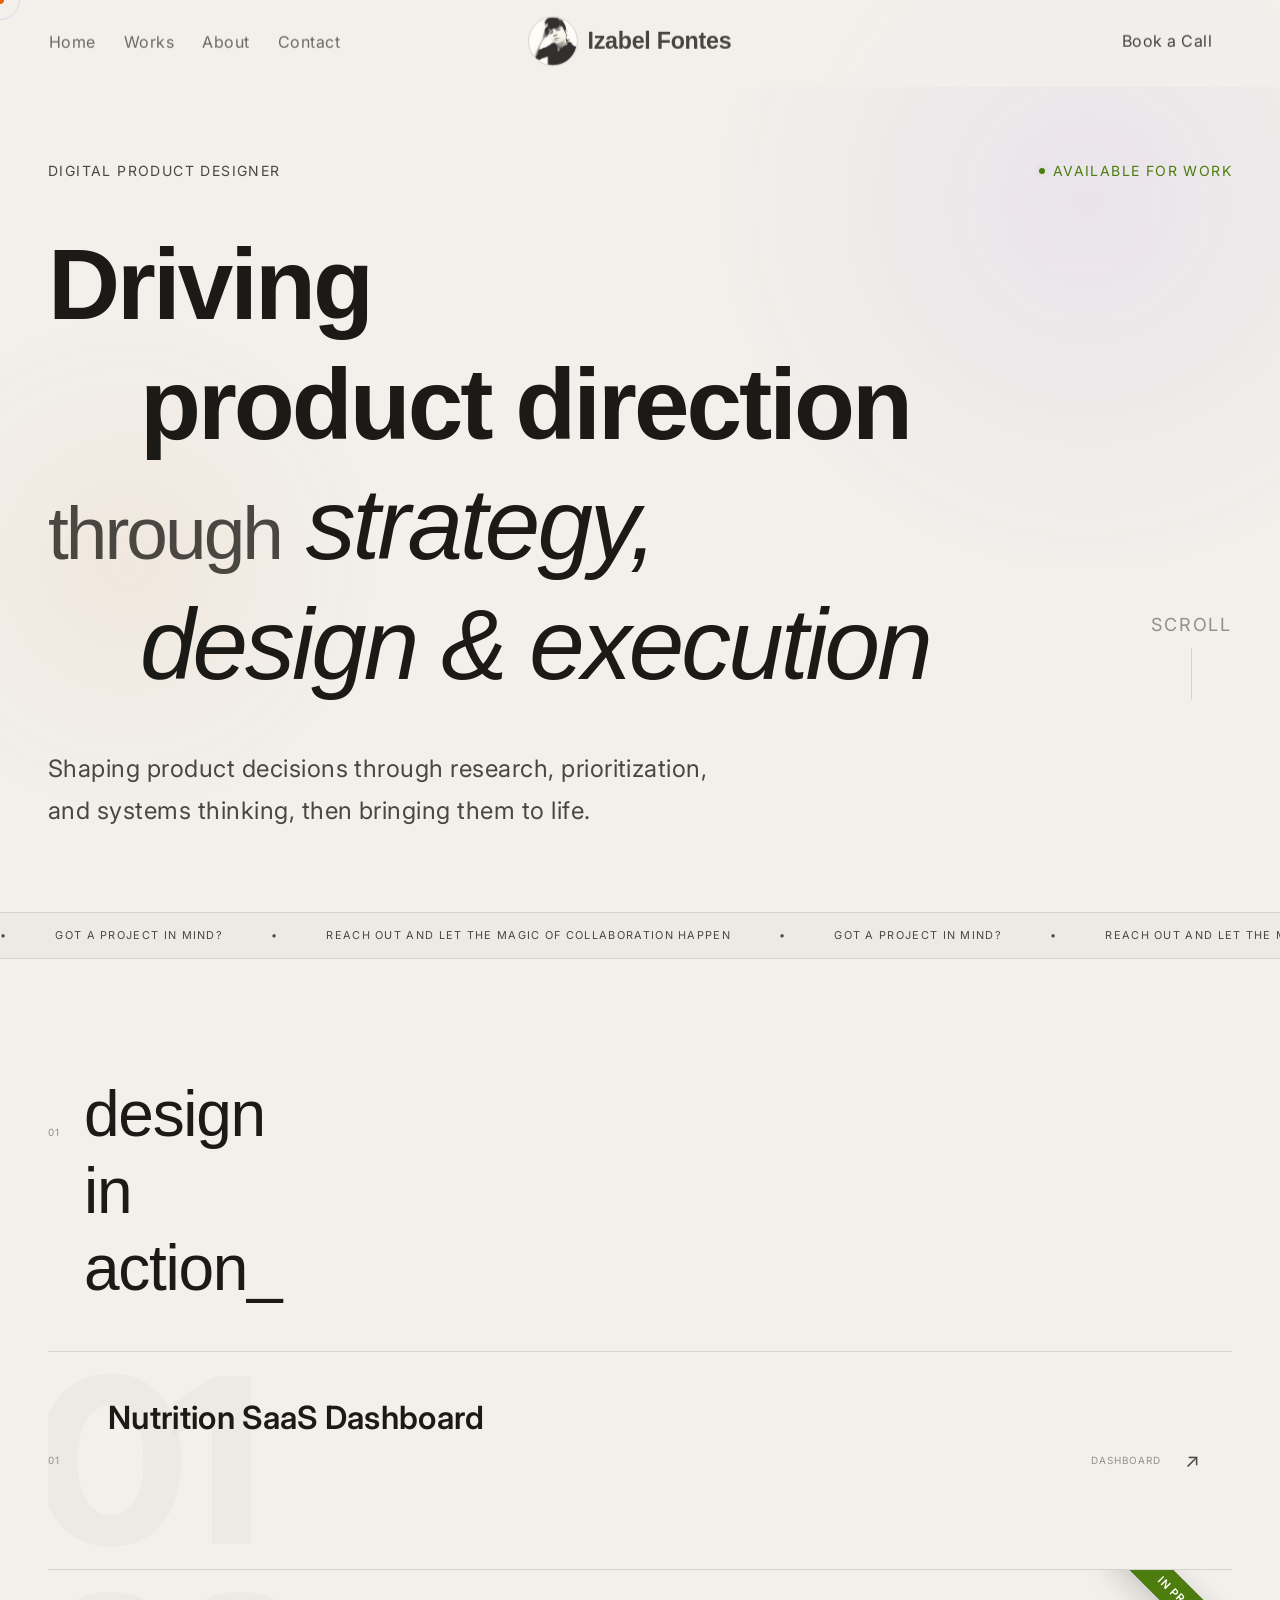
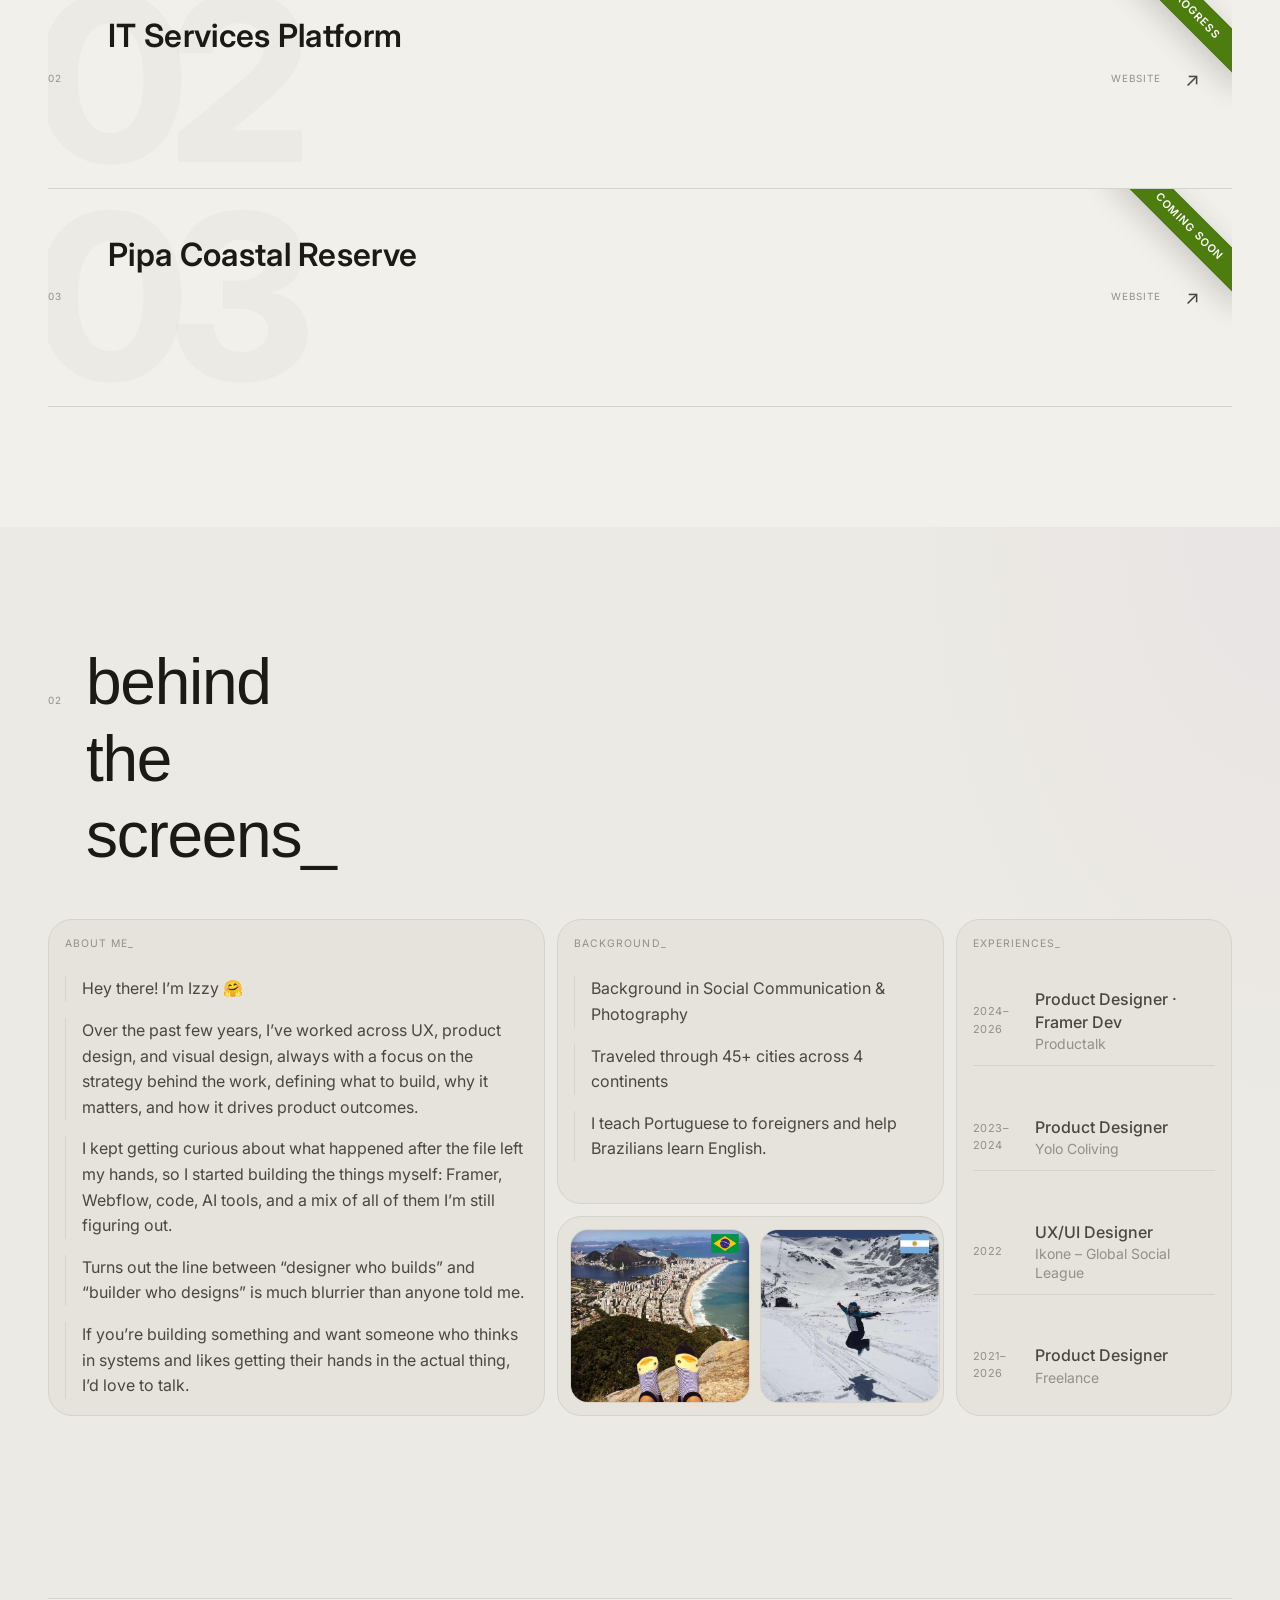
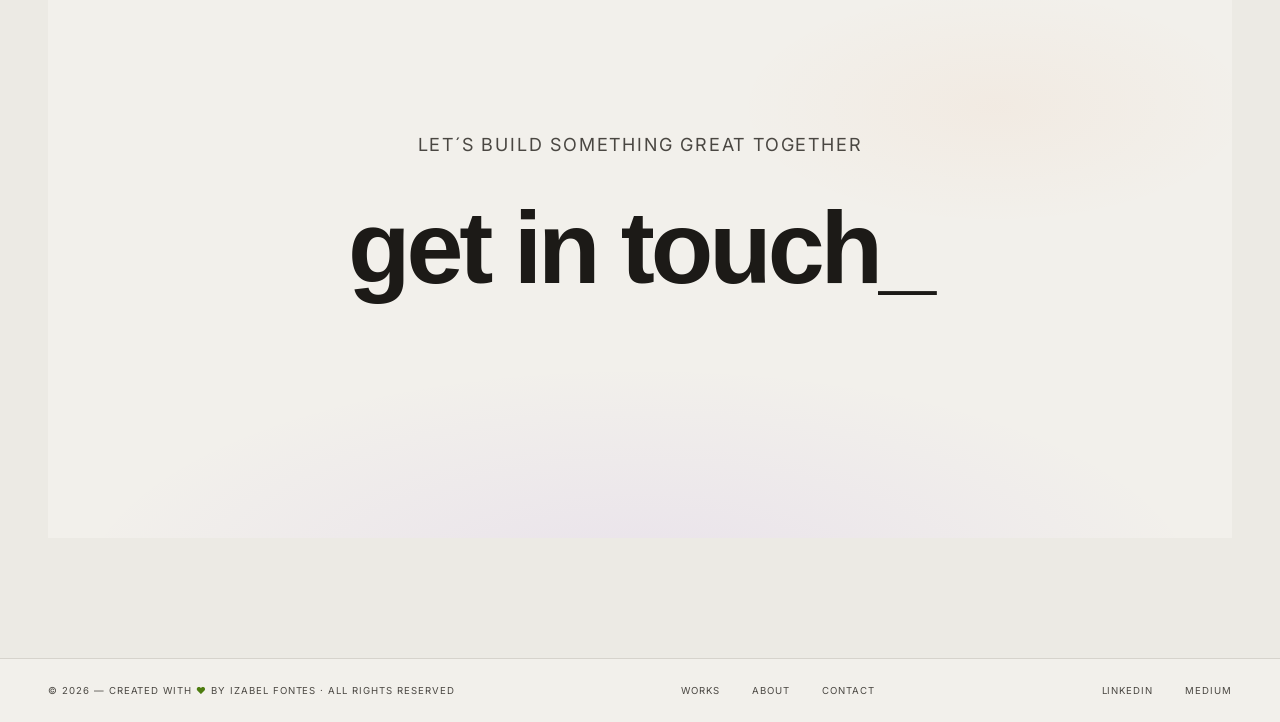
==== commit 7348b28f: "Refining Nutria case study: light mode updates, final images, and layout refinements" ====
--- a/index.html
+++ b/index.html
@@ -11,9 +11,7 @@
   <!-- Fonts: Inter (body/UI) · Helvetica Now (titles — system font) -->
   <link rel="preconnect" href="https://fonts.googleapis.com">
   <link rel="preconnect" href="https://fonts.gstatic.com" crossorigin>
-  <link
-    href="https://fonts.googleapis.com/css2?family=Inter:wght@300;400;500;600;700&display=swap"
-    rel="stylesheet">
+  <link href="https://fonts.googleapis.com/css2?family=Inter:wght@300;400;500;600;700&display=swap" rel="stylesheet">
 
   <!-- GSAP -->
   <script src="https://cdnjs.cloudflare.com/ajax/libs/gsap/3.12.5/gsap.min.js"></script>
@@ -96,16 +94,17 @@
       <div class="hero-body">
         <h1 class="hero-title">
           <span class="split-line">
-            <span class="split-inner">Intentional</span>
+            <span class="split-inner">Driving</span>
           </span>
           <span class="split-line line-indent">
-            <span class="split-inner">UX <em>&amp;</em> UI</span>
+            <span class="split-inner">product direction</span>
           </span>
-          <span class="split-line line-italic">
-            <span class="split-inner">with a builder’s </span>
+          <span class="split-line">
+            <span class="split-inner"><span class="hero-muted">through</span> <span
+                class="hero-dark-italic">strategy,</span></span>
           </span>
           <span class="split-line line-indent">
-            <span class="split-inner"><em>mindset</em></span>
+            <span class="split-inner"><span class="hero-dark-italic">design &amp; execution</span></span>
           </span>
         </h1>
 
@@ -117,7 +116,8 @@
 
       <div class="hero-foot">
         <p class="hero-desc">
-          Blending strategy, UX/UI, and hands-on execution to create thoughtful digital experiences.
+          Shaping product decisions through research, prioritization,
+          and systems thinking, then bringing them to life.
     </section>
 
     <!-- ============================================================
@@ -183,6 +183,7 @@
               <div class="work-tools">
                 <span class="work-tool mono">#Research</span>
                 <span class="work-tool mono">#Strategy</span>
+                <span class="work-tool mono">#Information_Architecture</span>
                 <span class="work-tool mono">#Vibe-coding</span>
               </div>
             </div>
@@ -229,7 +230,8 @@
             <div class="work-item-info">
               <h3 class="work-item-title">Pipa Coastal Reserve</h3>
               <p class="work-item-sub">A luxury real estate landing experience designed to position Pipa as an
-                <br>emerging coastal investment destination for high-net-worth buyers.</p>
+                <br>emerging coastal investment destination for high-net-worth buyers.
+              </p>
               <div class="work-tools">
                 <span class="work-tool mono">#Real Estate</span>
                 <span class="work-tool mono">#Conversion_Strategy</span>
@@ -259,11 +261,14 @@
         <div class="bento-card bento-about reveal reveal-delay-1">
           <span class="bento-card-label mono">about me_</span>
           <div class="bento-bg-list">
-            <p class="bento-bg-item">Hey there! I’m Izzy Fontez. I’m glad you’re here! 🤗</p>
-            <p class="bento-bg-item">I’ve been designing websites and apps for about 4 years, strategy, UX, visual
-              design. Good work. But I kept getting curious about what happened after the file left my hands, so I
-              started building the things myself: Framer, Webflow, code, AI tools, and a mix of all of them I’m still
-              figuring out.</p>
+            <p class="bento-bg-item">Hey there! I’m Izzy 🤗</p>
+            <p class="bento-bg-item">Over the past few years, I’ve worked across UX, product design, and visual design,
+              always with a focus on the strategy behind the work, defining what to build, why it matters, and how it
+              drives product outcomes.</p>
+
+            <p class="bento-bg-item">I kept getting curious about what happened after the file left my hands, so I
+              started building the things
+              myself: Framer, Webflow, code, AI tools, and a mix of all of them I’m still figuring out.</p>
             <p class="bento-bg-item">Turns out the line between “designer who builds” and “builder who designs” is much
               blurrier than anyone told me.</p>
             <p class="bento-bg-item">If you’re building something and want someone who thinks in systems and likes
@@ -277,7 +282,7 @@
           <div class="bento-bg-list">
             <p class="bento-bg-item">Background in Social Communication & Photography</p>
             <p class="bento-bg-item">Traveled through 45+ cities across 4 continents</p>
-            <p class="bento-bg-item">I also teach Portuguese and English to foreigners</p>
+            <p class="bento-bg-item">I teach Portuguese to foreigners and help Brazilians learn English.</p>
           </div>
         </div>
 
--- a/style.css
+++ b/style.css
@@ -5,15 +5,15 @@
 
 :root {
   /* === BASE SURFACES — warm light gray === */
-  --bg:         #F2F0EB;
+  --bg: #F2F0EB;
   --bg-surface: #ECEAE4;
-  --bg-card:    #E5E3DC;
+  --bg-card: #E5E3DC;
 
   /* === TEXT — warm grays, never pure black === */
-  --text:       #1C1A17;
-  --text-sec:   #4A4742;
+  --text: #1C1A17;
+  --text-sec: #4A4742;
   --text-muted: #938F89;
-  --border:     #D6D3CC;
+  --border: #D6D3CC;
 
   /* -------------------------------------------------------
      PRIMARY — ORANGE
@@ -44,8 +44,8 @@
   --purple-atm: rgba(124, 58, 237, 0.08);
 
   /* Typography */
-  --font:         'Inter', system-ui, sans-serif;
-  --font-mono:    'Inter', system-ui, sans-serif;
+  --font: 'Inter', system-ui, sans-serif;
+  --font-mono: 'Inter', system-ui, sans-serif;
   --font-display: 'Helvetica Now', 'Helvetica Neue', Helvetica, Arial, sans-serif;
 
   /* Spacing (8pt scale) */
@@ -479,7 +479,9 @@
 .split-line {
   display: block;
   overflow: hidden;
-  line-height: 1.05;
+  line-height: 1.1;
+  padding: 0.1em;
+  margin: -0.1em;
 }
 
 .split-inner {
@@ -606,7 +608,7 @@
 }
 
 .hero-title {
-  font-size: clamp(3.2rem, 8.5vw, 10rem);
+  font-size: clamp(3rem, 7.8vw, 9rem);
   font-family: var(--font-display);
   font-weight: 700;
   letter-spacing: -0.03em;
@@ -623,6 +625,18 @@
   font-weight: 300;
 }
 
+.hero-title .hero-muted {
+  color: var(--text-sec);
+  font-weight: 400;
+  font-size: 0.75em;
+}
+
+.hero-title .hero-dark-italic {
+  font-style: italic;
+  font-weight: 300;
+  color: var(--text);
+}
+
 .hero-title em {
   font-style: italic;
   font-weight: 300;
@@ -635,7 +649,7 @@
 }
 
 .hero-desc {
-  max-width: 600px;
+  max-width: 700px;
   font-size: 1.5rem;
   line-height: 1.75;
   letter-spacing: 0.02em;
@@ -1075,6 +1089,7 @@
 
 .bento-card-label {
   display: block;
+  font-size: 0.65rem;
   color: var(--text-muted);
   margin-bottom: var(--s3);
   flex-shrink: 0;
@@ -1191,14 +1206,13 @@
 .bento-exp-item {
   display: flex;
   gap: var(--s2);
-  padding: 8px 0;
+  padding: 12px 0;
   border-bottom: 1px solid var(--border);
-  align-items: flex-start;
+  align-items: center;
 }
 
 .bento-exp-item:last-child {
   border-bottom: none;
-  padding-bottom: 0;
 }
 
 .bento-exp-year {
@@ -1206,7 +1220,6 @@
   color: var(--text-muted);
   width: 46px;
   flex-shrink: 0;
-  padding-top: 1px;
   letter-spacing: 0.05em;
 }
 
